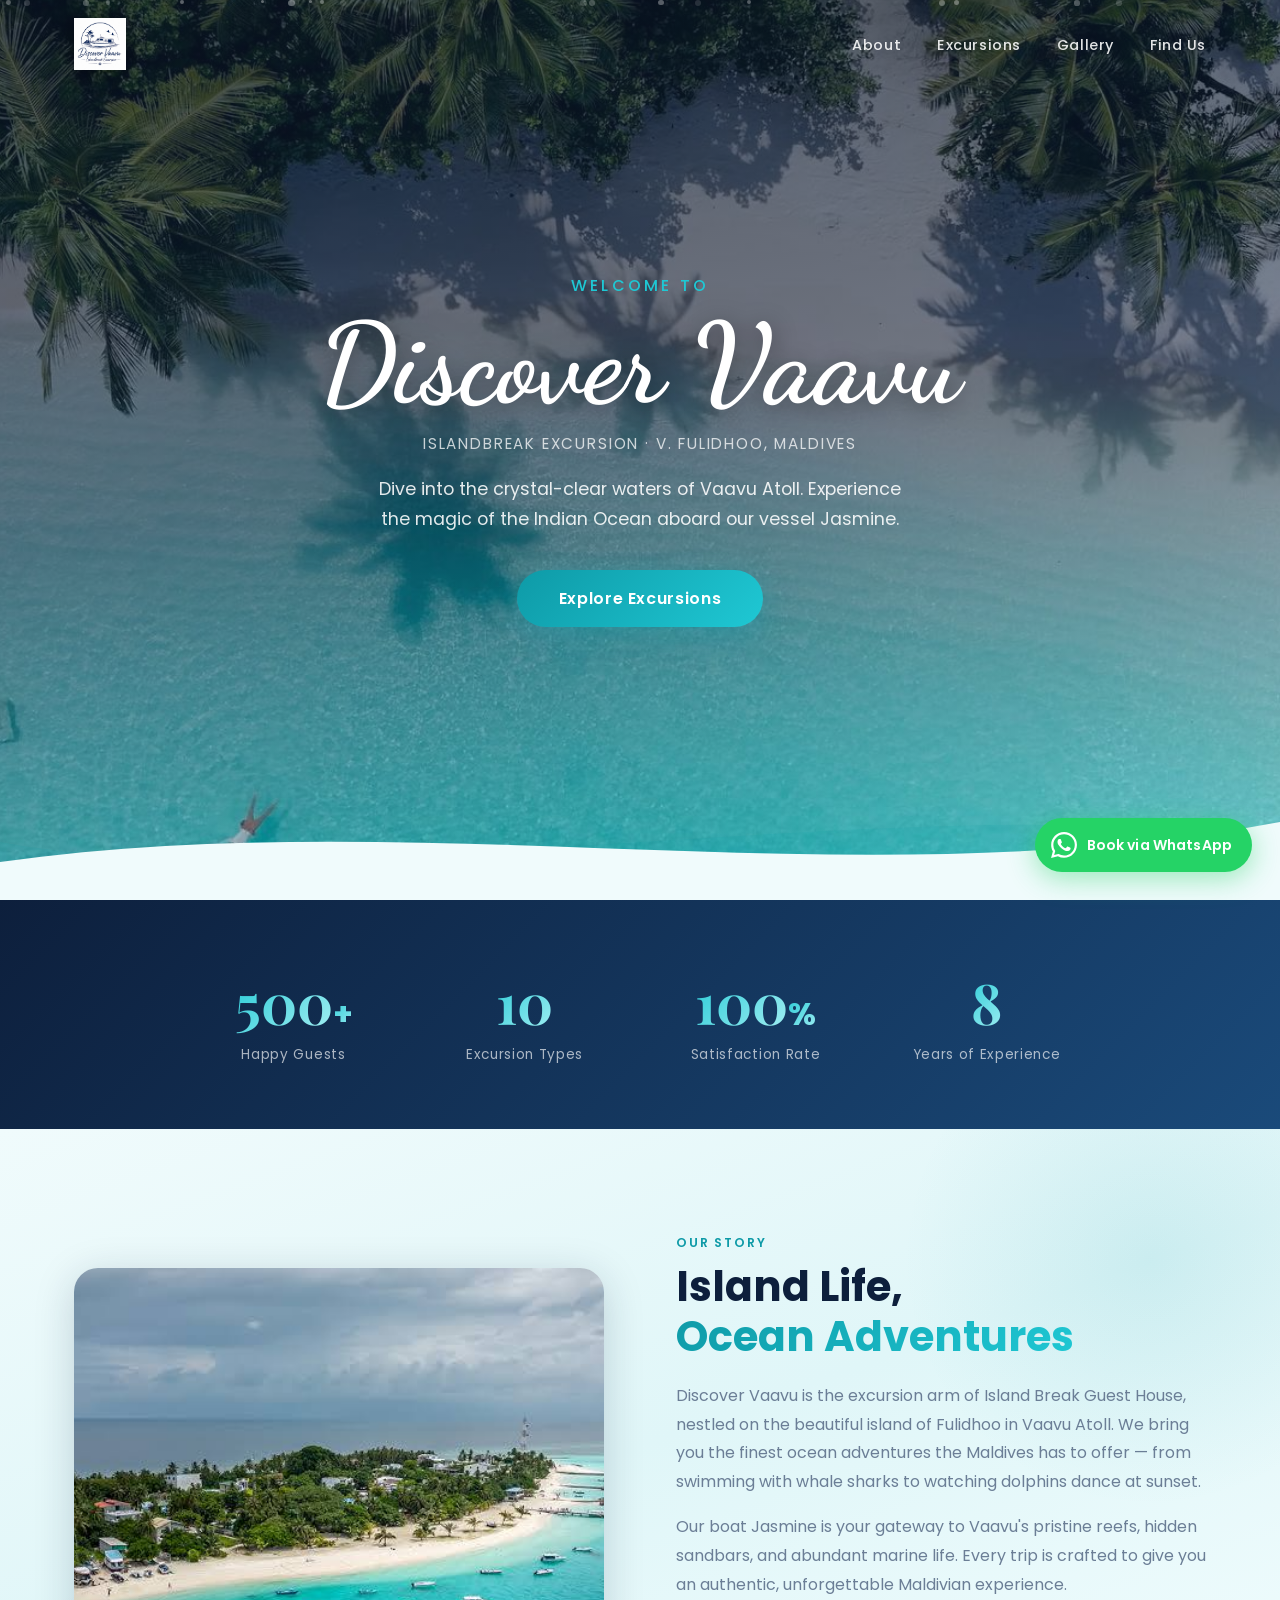
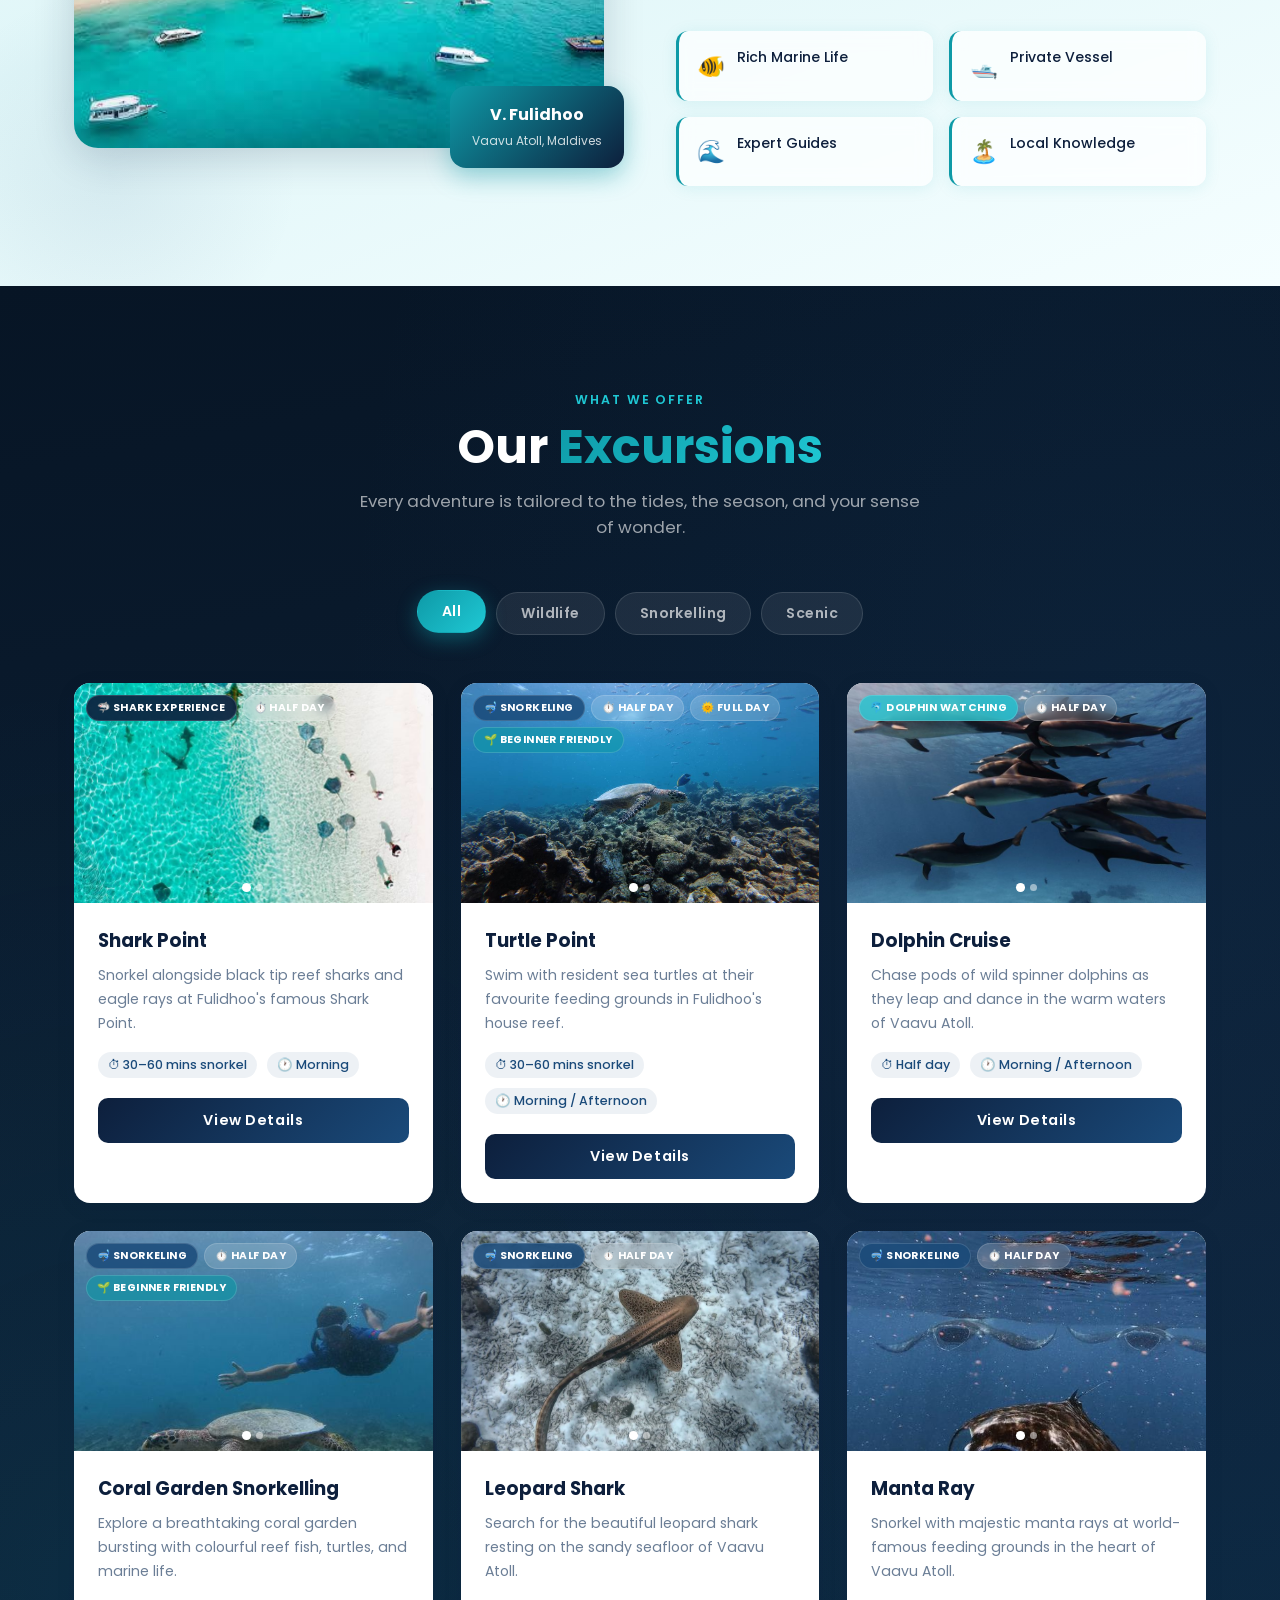
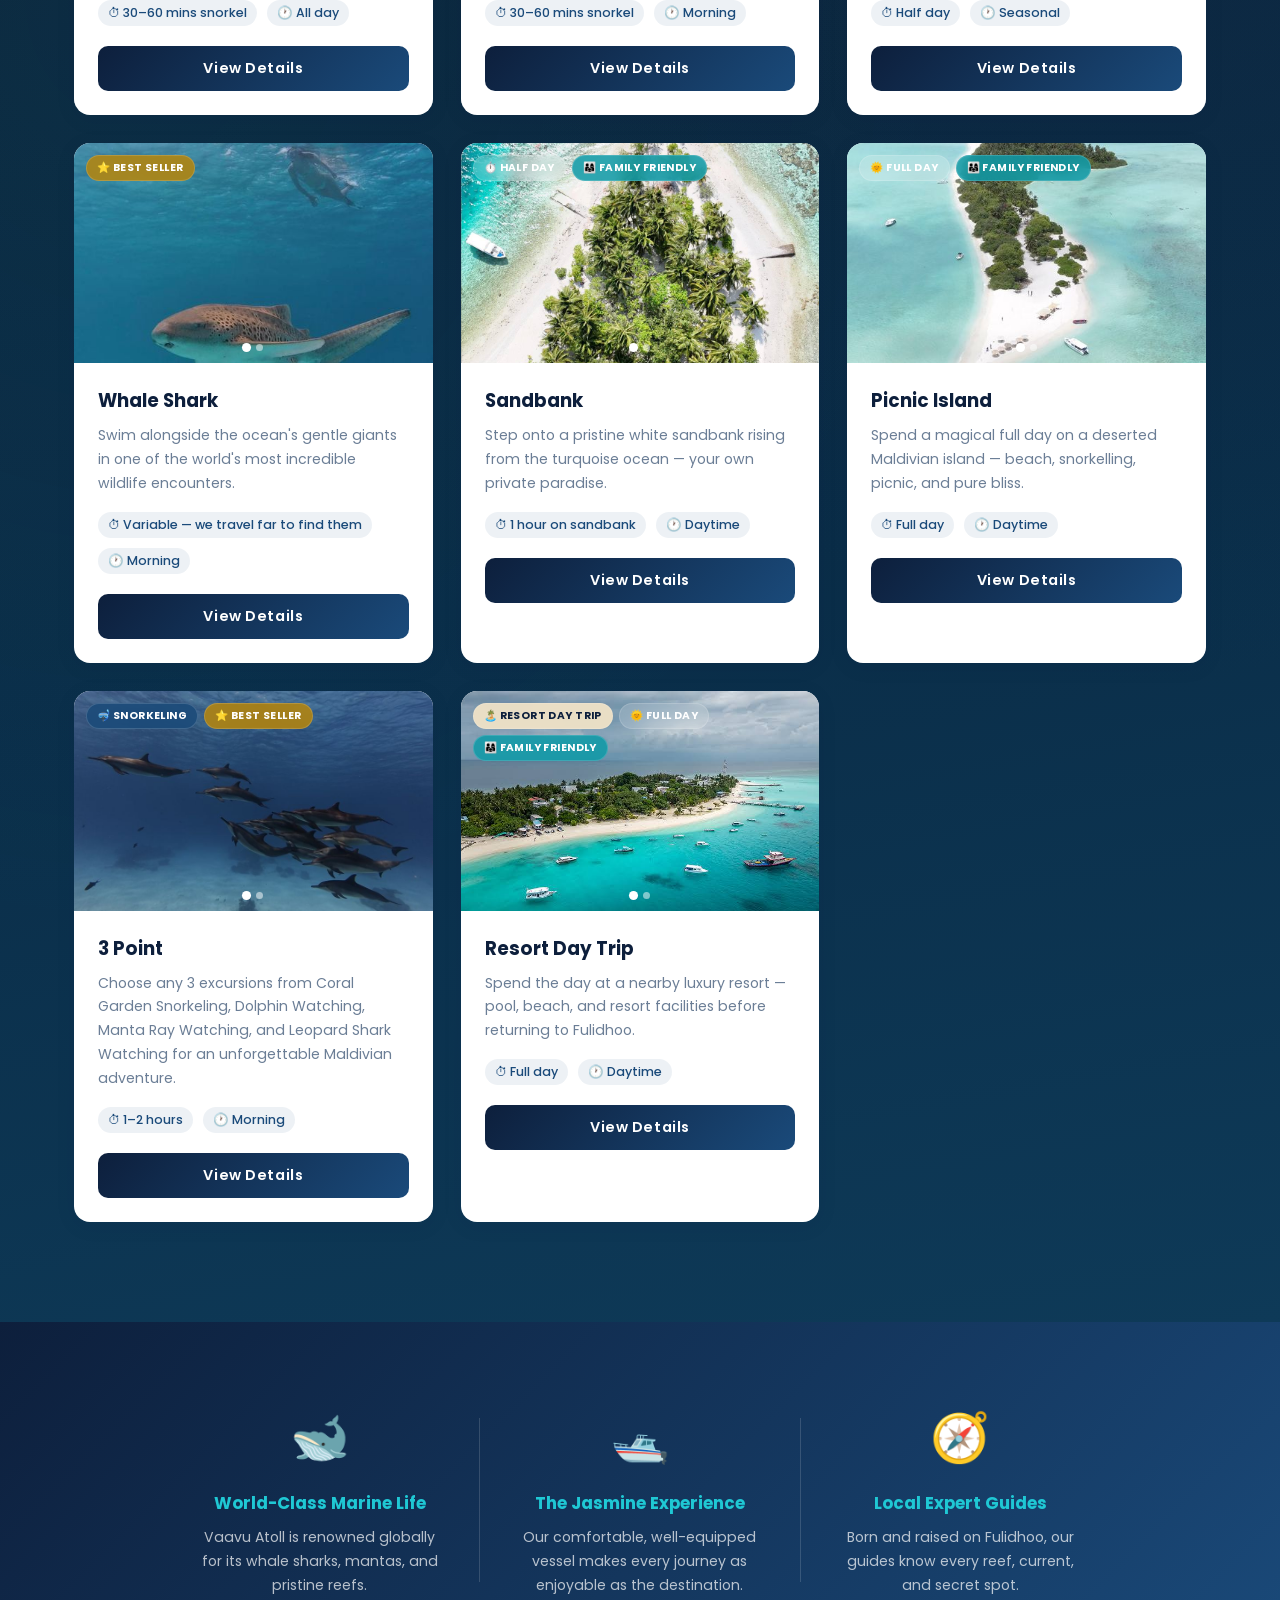
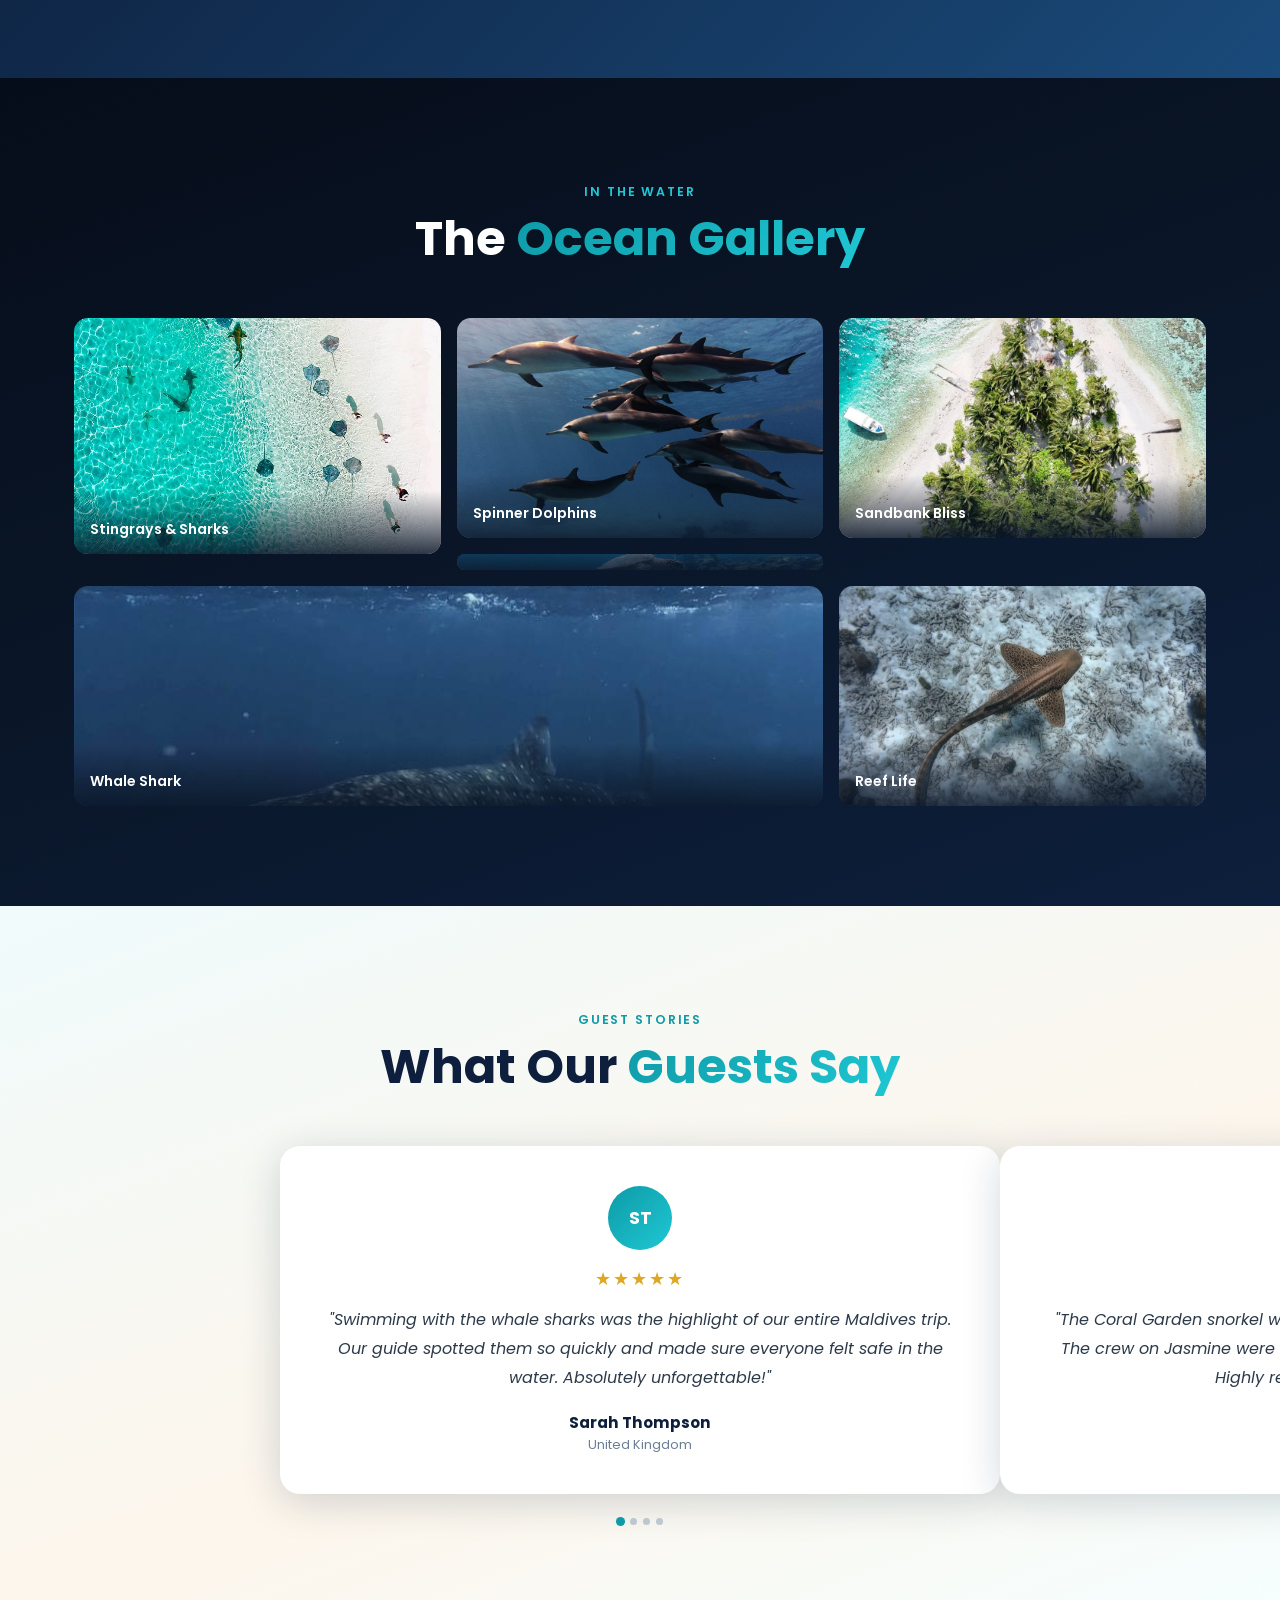
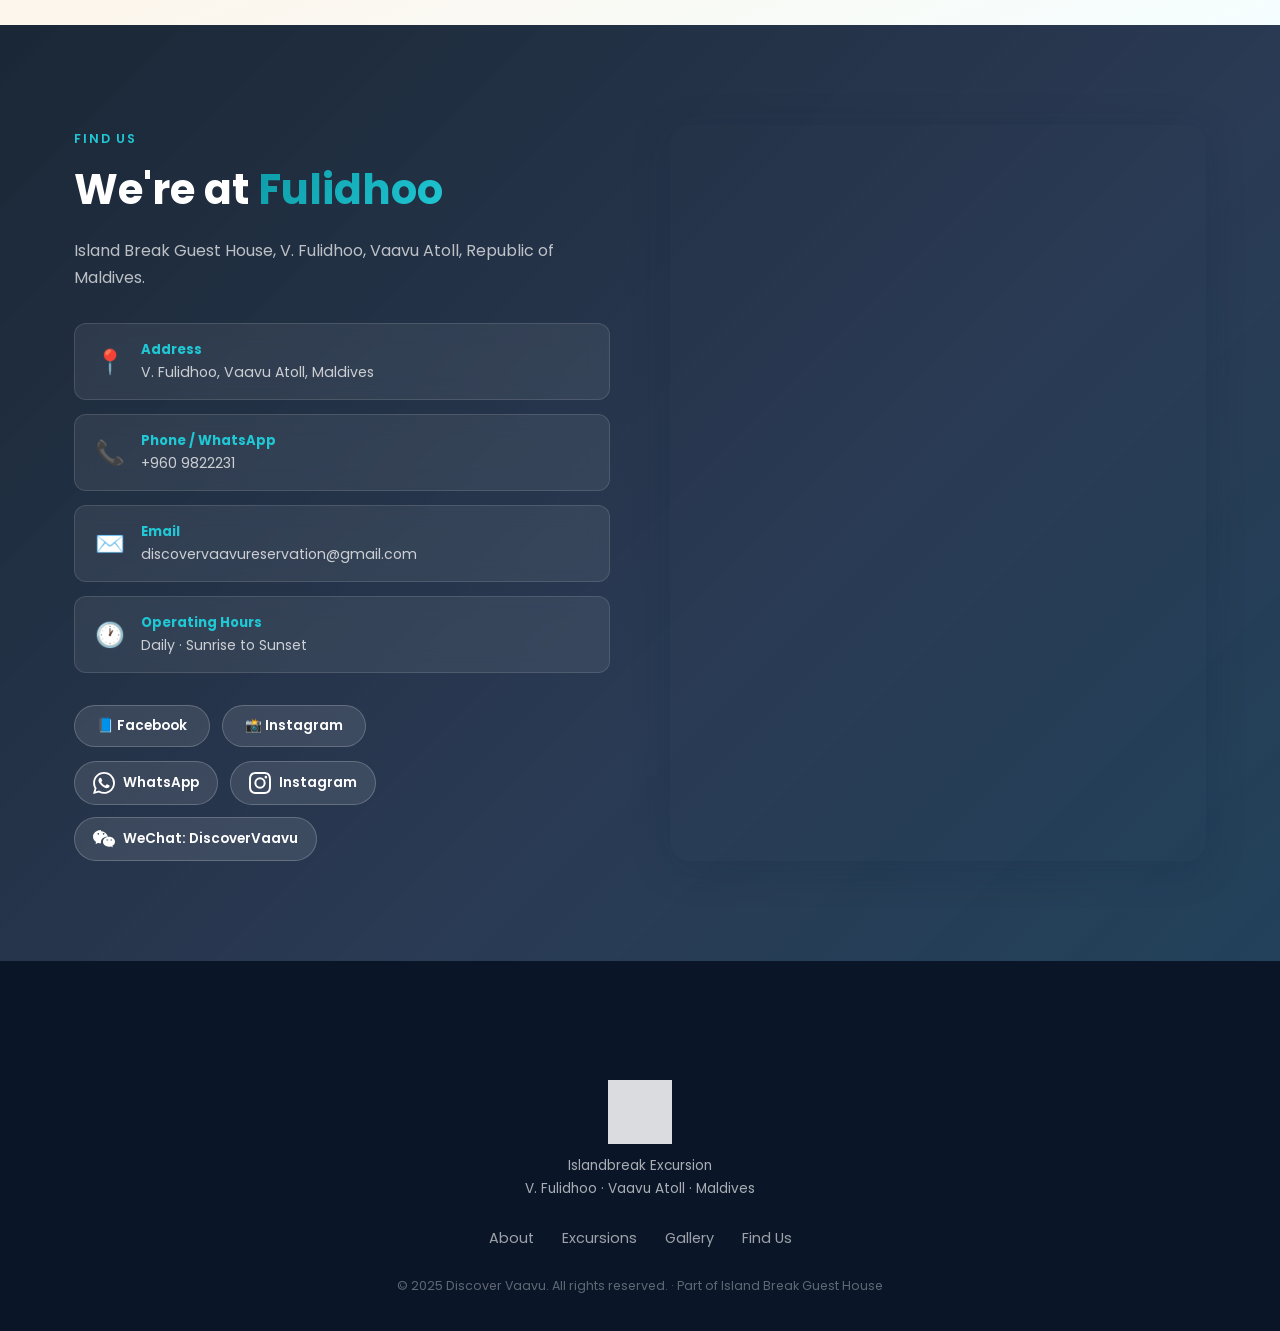
==== index.html @ b845a556 "Shrink and downscale oversized images for faster mobile loads Several excursion/gallery images were " ====
<!DOCTYPE html>
<html lang="en">
<head>
  <meta charset="UTF-8" />
  <meta name="viewport" content="width=device-width, initial-scale=1.0" />
  <title>Discover Vaavu – Islandbreak Excursion | Maldives Ocean Adventures</title>

  <!-- SEO -->
  <meta name="description" content="Discover Vaavu – Islandbreak Excursion in V. Fulidhoo, Vaavu Atoll, Maldives. Swim with whale sharks, manta rays, dolphins and sea turtles. Unforgettable Maldives ocean adventures." />
  <meta name="keywords" content="Maldives excursion, Fulidhoo, Vaavu Atoll, whale shark Maldives, manta ray, dolphin cruise, snorkelling Maldives, sandbank trip, Island Break Guest House, Discover Vaavu" />
  <meta name="robots" content="index, follow" />
  <link rel="canonical" href="https://discovervaavu.com/" />

  <!-- Open Graph (Facebook / WhatsApp previews) -->
  <meta property="og:type"        content="website" />
  <meta property="og:url"         content="https://discovervaavu.com/" />
  <meta property="og:title"       content="Discover Vaavu – Islandbreak Excursion | Maldives" />
  <meta property="og:description" content="Swim with whale sharks, manta rays & dolphins in Vaavu Atoll. Unforgettable ocean adventures from Fulidhoo island, Maldives." />
  <meta property="og:image"       content="https://discovervaavu.com/assets/hero-bg.jpg" />
  <meta property="og:site_name"   content="Discover Vaavu" />

  <!-- Twitter Card -->
  <meta name="twitter:card"        content="summary_large_image" />
  <meta name="twitter:title"       content="Discover Vaavu – Islandbreak Excursion | Maldives" />
  <meta name="twitter:description" content="Swim with whale sharks, manta rays & dolphins in Vaavu Atoll, Maldives." />
  <meta name="twitter:image"       content="https://discovervaavu.com/assets/hero-bg.jpg" />

  <!-- Structured Data (Google Rich Results) -->
  <script type="application/ld+json">
  {
    "@context": "https://schema.org",
    "@type": "TouristInformationCenter",
    "name": "Discover Vaavu – Islandbreak Excursion",
    "description": "Ocean excursion company based in Fulidhoo, Vaavu Atoll, Maldives. Whale sharks, manta rays, dolphins, snorkelling, sandbank and island trips.",
    "url": "https://discovervaavu.com",
    "telephone": "+9609822231",
    "email": "discovervaavu2026@gmail.com",
    "address": {
      "@type": "PostalAddress",
      "streetAddress": "Island Break Guest House",
      "addressLocality": "V. Fulidhoo",
      "addressRegion": "Vaavu Atoll",
      "addressCountry": "MV"
    },
    "sameAs": [
      "https://www.facebook.com/islandbreakMaldives",
      "https://www.instagram.com/discovervaavu/"
    ]
  }
  </script>

  <!-- Google tag (gtag.js) -->
  <script async src="https://www.googletagmanager.com/gtag/js?id=G-ZV0CFQ08H0"></script>
  <script>
    window.dataLayer = window.dataLayer || [];
    function gtag(){dataLayer.push(arguments);}
    gtag('js', new Date());

    gtag('config', 'G-ZV0CFQ08H0');
  </script>

  <!-- Performance: resource hints -->
  <link rel="preconnect" href="https://fonts.googleapis.com" />
  <link rel="preconnect" href="https://fonts.gstatic.com" crossorigin />
  <link rel="dns-prefetch" href="https://www.googletagmanager.com" />
  <link rel="dns-prefetch" href="https://maps.google.com" />
  <!-- Preload hero image so it paints immediately -->
  <link rel="preload" as="image" href="assets/hero-bg.jpg" />

  <link rel="stylesheet" href="css/style.css" />
  <link href="https://fonts.googleapis.com/css2?family=Dancing+Script:wght@600;700&family=Poppins:wght@300;400;500;600;700&family=Playfair+Display:wght@400;700&display=swap" rel="stylesheet" />
</head>
<body>

<!-- ═══════════════════════ NAV ═══════════════════════ -->
<nav id="navbar">
  <div class="nav-inner">
    <a href="#hero" class="nav-logo">
      <img src="assets/logo.png" alt="Discover Vaavu" class="nav-logo-img" fetchpriority="high" />
    </a>
    <ul class="nav-links">
      <li><a href="#about">About</a></li>
      <li><a href="#excursions">Excursions</a></li>
      <li><a href="#gallery">Gallery</a></li>
      <li><a href="#location">Find Us</a></li>
    </ul>
    <button class="hamburger" id="hamburger" aria-label="Menu">
      <span></span><span></span><span></span>
    </button>
  </div>
</nav>

<div class="mobile-menu" id="mobileMenu">
  <button class="close-menu" id="closeMenu">&#10005;</button>
  <ul>
    <li><a href="#about"      class="mob-link">About</a></li>
    <li><a href="#excursions" class="mob-link">Excursions</a></li>
    <li><a href="#gallery"    class="mob-link">Gallery</a></li>
    <li><a href="#location"   class="mob-link">Find Us</a></li>
  </ul>
</div>

<!-- ═══════════════════════ HERO ═══════════════════════ -->
<section id="hero">
  <div class="hero-bg"></div>
  <div class="hero-overlay"></div>
  <div class="particles" id="particles"></div>

  <div class="hero-content" data-reveal>
    <p class="hero-tagline" id="heroTagline">Welcome to</p>
    <h1 class="hero-title"  id="heroTitle">Discover Vaavu</h1>
    <p class="hero-sub"     id="heroSub">Islandbreak Excursion &middot; V. Fulidhoo, Maldives</p>
    <p class="hero-desc"    id="heroDesc">Dive into the crystal-clear waters of Vaavu Atoll.</p>
    <a href="#excursions" class="btn-primary">Explore Excursions</a>
  </div>

  <div class="wave-container">
    <svg class="wave wave1" viewBox="0 0 1440 120" preserveAspectRatio="none">
      <path d="M0,60 C360,120 1080,0 1440,60 L1440,120 L0,120 Z"/>
    </svg>
    <svg class="wave wave2" viewBox="0 0 1440 120" preserveAspectRatio="none">
      <path d="M0,80 C480,20 960,120 1440,40 L1440,120 L0,120 Z"/>
    </svg>
  </div>
</section>

<!-- ═══════════════════════ STATS ═══════════════════════ -->
<section id="stats">
  <div class="stats-grid">
    <div class="stat-card" data-reveal>
      <span class="stat-num" id="stat-guests">0</span><span class="stat-plus">+</span>
      <p>Happy Guests</p>
    </div>
    <div class="stat-card" data-reveal>
      <span class="stat-num" id="stat-excursions">0</span>
      <p>Excursion Types</p>
    </div>
    <div class="stat-card" data-reveal>
      <span class="stat-num" id="stat-satisfaction">0</span><span class="stat-plus">%</span>
      <p>Satisfaction Rate</p>
    </div>
    <div class="stat-card" data-reveal>
      <span class="stat-num" id="stat-experience">0</span>
      <p>Years of Experience</p>
    </div>
  </div>
</section>

<!-- ═══════════════════════ ABOUT ═══════════════════════ -->
<section id="about">
  <div class="container">
    <div class="about-grid">
      <div class="about-img-wrap" data-reveal>
        <div class="about-img-frame">
          <img src="assets/fulidhoo-hero.jpg" alt="Fulidhoo Island" class="about-img" loading="lazy" />
          <div class="img-badge">
            <span>V. Fulidhoo</span>
            <small>Vaavu Atoll, Maldives</small>
          </div>
        </div>
      </div>
      <div class="about-text" data-reveal>
        <span class="section-label">Our Story</span>
        <h2>Island Life, <br/><span class="gradient-text">Ocean Adventures</span></h2>
        <p id="aboutBody1"></p>
        <p id="aboutBody2"></p>
        <div class="about-highlights">
          <div class="highlight"><span class="hi-icon">🐠</span><p>Rich Marine Life</p></div>
          <div class="highlight"><span class="hi-icon">🛥️</span><p>Private Vessel</p></div>
          <div class="highlight"><span class="hi-icon">🌊</span><p>Expert Guides</p></div>
          <div class="highlight"><span class="hi-icon">🏝️</span><p>Local Knowledge</p></div>
        </div>
      </div>
    </div>
  </div>
</section>

<!-- ═══════════════════════ EXCURSIONS ═══════════════════════ -->
<section id="excursions">
  <div class="container">
    <div class="section-header" data-reveal>
      <span class="section-label">What We Offer</span>
      <h2>Our <span class="gradient-text">Excursions</span></h2>
      <p>Every adventure is tailored to the tides, the season, and your sense of wonder.</p>
    </div>
    <div class="filter-tabs" data-reveal>
      <button class="filter-btn active" data-filter="all">All</button>
      <button class="filter-btn" data-filter="wildlife">Wildlife</button>
      <button class="filter-btn" data-filter="water">Snorkelling</button>
      <button class="filter-btn" data-filter="scenic">Scenic</button>
    </div>
    <!-- Cards injected by main.js -->
    <div class="excursions-grid" id="excursionsGrid"></div>
  </div>
</section>

<!-- ═══════════════════════ DETAIL MODAL ═══════════════════════ -->
<div class="modal-overlay" id="modalOverlay">
  <div class="modal" id="modal">
    <button class="modal-close" id="modalClose">&#10005;</button>
    <div class="modal-img-wrap">
      <div class="modal-img-track" id="modalImgTrack"></div>
      <button class="carousel-arrow carousel-prev" id="modalPrev" aria-label="Previous photo">&#10094;</button>
      <button class="carousel-arrow carousel-next" id="modalNext" aria-label="Next photo">&#10095;</button>
      <div class="carousel-dots" id="modalDots"></div>
      <div class="modal-tags" id="modalTags"></div>
    </div>
    <div class="modal-body">
      <h2 id="modalTitle"></h2>
      <p  id="modalDesc"></p>
      <div class="modal-meta"     id="modalMeta"></div>
      <div class="modal-includes">
        <h4>What's Included</h4>
        <ul id="modalIncludes"></ul>
      </div>
      <div class="modal-note" id="modalNote"></div>
      <a class="btn-book-ex" id="modalBookBtn" href="#" target="_blank" rel="noopener">Book via WhatsApp</a>
    </div>
  </div>
</div>

<!-- ═══════════════════════ EXPERIENCE STRIP ═══════════════════════ -->
<section id="experience">
  <div class="exp-strip">
    <div class="exp-item" data-reveal>
      <div class="exp-icon">🐋</div>
      <h4>World-Class Marine Life</h4>
      <p>Vaavu Atoll is renowned globally for its whale sharks, mantas, and pristine reefs.</p>
    </div>
    <div class="exp-divider"></div>
    <div class="exp-item" data-reveal>
      <div class="exp-icon">🛥️</div>
      <h4>The Jasmine Experience</h4>
      <p>Our comfortable, well-equipped vessel makes every journey as enjoyable as the destination.</p>
    </div>
    <div class="exp-divider"></div>
    <div class="exp-item" data-reveal>
      <div class="exp-icon">🧭</div>
      <h4>Local Expert Guides</h4>
      <p>Born and raised on Fulidhoo, our guides know every reef, current, and secret spot.</p>
    </div>
  </div>
</section>

<!-- ═══════════════════════ GALLERY ═══════════════════════ -->
<section id="gallery">
  <div class="container">
    <div class="section-header" data-reveal>
      <span class="section-label">In the Water</span>
      <h2>The <span class="gradient-text">Ocean Gallery</span></h2>
    </div>
    <div class="gallery-masonry">
      <div class="gal-item tall" data-reveal><div class="gal-img" style="background-image:url('assets/g1-stingrays.jpg')"></div><div class="gal-label">Stingrays & Sharks</div></div>
      <div class="gal-item"      data-reveal><div class="gal-img" style="background-image:url('assets/g2-dolphins.jpg')"></div><div class="gal-label">Spinner Dolphins</div></div>
      <div class="gal-item"      data-reveal><div class="gal-img" style="background-image:url('assets/g3-sandbank.jpg')"></div><div class="gal-label">Sandbank Bliss</div></div>
      <div class="gal-item tall" data-reveal><div class="gal-img" style="background-image:url('assets/g4-turtle.jpg')"></div><div class="gal-label">Sea Turtle</div></div>
      <div class="gal-item wide" data-reveal><div class="gal-img" style="background-image:url('assets/g5-whaleshark.png')"></div><div class="gal-label">Whale Shark</div></div>
      <div class="gal-item"      data-reveal><div class="gal-img" style="background-image:url('assets/g6-reef.jpg')"></div><div class="gal-label">Reef Life</div></div>
    </div>
  </div>
</section>

<!-- ═══════════════════════ REVIEWS ═══════════════════════ -->
<section id="reviews">
  <div class="container">
    <div class="section-header" data-reveal>
      <span class="section-label">Guest Stories</span>
      <h2>What Our <span class="gradient-text">Guests Say</span></h2>
    </div>
    <div class="reviews-carousel" id="reviewsCarousel">
      <div class="reviews-track" id="reviewsTrack"></div>
      <div class="carousel-dots reviews-dots" id="reviewsDots"></div>
    </div>
  </div>
</section>

<!-- ═══════════════════════ LOCATION ═══════════════════════ -->
<section id="location">
  <div class="container">
    <div class="location-grid">
      <div class="location-info" data-reveal>
        <span class="section-label">Find Us</span>
        <h2>We're at <span class="gradient-text">Fulidhoo</span></h2>
        <p>Island Break Guest House, V. Fulidhoo, Vaavu Atoll, Republic of Maldives.</p>
        <div class="contact-cards">
          <div class="contact-card">
            <span class="cc-icon">📍</span>
            <div><strong>Address</strong><p id="contactAddress">V. Fulidhoo, Vaavu Atoll, Maldives</p></div>
          </div>
          <div class="contact-card">
            <span class="cc-icon">📞</span>
            <div><strong>Phone / WhatsApp</strong><p id="contactPhone">+960 XXX XXXX</p></div>
          </div>
          <div class="contact-card">
            <span class="cc-icon">✉️</span>
            <div><strong>Email</strong><p id="contactEmail">info@discovervaavu.mv</p></div>
          </div>
          <div class="contact-card">
            <span class="cc-icon">🕐</span>
            <div><strong>Operating Hours</strong><p id="contactHours">Daily · Sunrise to Sunset</p></div>
          </div>
        </div>
        <div class="social-row">
          <a id="socialFacebook" href="#" class="social-btn">📘 Facebook</a>
          <a id="socialInstagram" href="#" class="social-btn">📸 Instagram</a>
        </div>
        <div class="contact-methods">
          <a id="methodWhatsapp" href="#" target="_blank" rel="noopener" class="method-btn method-whatsapp" aria-label="Chat on WhatsApp">
            <svg viewBox="0 0 24 24" fill="currentColor" width="22" height="22" aria-hidden="true"><path d="M17.472 14.382c-.297-.149-1.758-.867-2.03-.967-.273-.099-.471-.148-.67.15-.197.297-.767.966-.94 1.164-.173.199-.347.223-.644.075-.297-.15-1.255-.463-2.39-1.475-.883-.788-1.48-1.761-1.653-2.059-.173-.297-.018-.458.13-.606.134-.133.298-.347.446-.52.149-.174.198-.298.298-.497.099-.198.05-.371-.025-.52-.075-.149-.669-1.612-.916-2.207-.242-.579-.487-.5-.669-.51-.173-.008-.371-.01-.57-.01-.198 0-.52.074-.792.372-.272.297-1.04 1.016-1.04 2.479 0 1.462 1.065 2.875 1.213 3.074.149.198 2.096 3.2 5.077 4.487.709.306 1.262.489 1.694.625.712.227 1.36.195 1.871.118.571-.085 1.758-.719 2.006-1.413.248-.694.248-1.289.173-1.413-.074-.124-.272-.198-.57-.347m-5.421 7.403h-.004a9.87 9.87 0 01-5.031-1.378l-.361-.214-3.741.982.998-3.648-.235-.374a9.86 9.86 0 01-1.51-5.26c.001-5.45 4.436-9.884 9.888-9.884 2.64 0 5.122 1.03 6.988 2.898a9.825 9.825 0 012.893 6.994c-.003 5.45-4.437 9.884-9.885 9.884m8.413-18.297A11.815 11.815 0 0012.05 0C5.495 0 .16 5.335.157 11.892c0 2.096.547 4.142 1.588 5.945L.057 24l6.305-1.654a11.882 11.882 0 005.683 1.448h.005c6.554 0 11.89-5.335 11.893-11.893a11.821 11.821 0 00-3.48-8.413z"/></svg>
            <span>WhatsApp</span>
          </a>
          <a id="methodInstagram" href="#" target="_blank" rel="noopener" class="method-btn method-instagram" aria-label="Follow on Instagram">
            <svg viewBox="0 0 24 24" fill="currentColor" width="22" height="22" aria-hidden="true"><path d="M12 2.163c3.204 0 3.584.012 4.85.07 3.252.148 4.771 1.691 4.919 4.919.058 1.265.069 1.645.069 4.849 0 3.205-.012 3.584-.069 4.849-.149 3.225-1.664 4.771-4.919 4.919-1.266.058-1.644.07-4.85.07-3.204 0-3.584-.012-4.849-.07-3.26-.149-4.771-1.699-4.919-4.92-.058-1.265-.07-1.644-.07-4.849 0-3.204.013-3.583.07-4.849.149-3.227 1.664-4.771 4.919-4.919 1.266-.057 1.645-.069 4.849-.069M12 0C8.741 0 8.332.014 7.052.072 2.695.272.273 2.69.073 7.052.014 8.332 0 8.741 0 12s.014 3.668.072 4.948c.2 4.358 2.618 6.78 6.98 6.98C8.332 23.986 8.741 24 12 24s3.668-.014 4.948-.072c4.354-.2 6.782-2.618 6.979-6.98.059-1.28.073-1.689.073-4.948s-.014-3.668-.072-4.948C23.73 2.7 21.311.273 16.95.073 15.668.014 15.259 0 12 0zm0 5.838a6.162 6.162 0 100 12.324 6.162 6.162 0 000-12.324zM12 16a4 4 0 110-8 4 4 0 010 8zm6.406-11.845a1.44 1.44 0 100 2.881 1.44 1.44 0 000-2.881z"/></svg>
            <span>Instagram</span>
          </a>
          <a id="methodWechat" href="#" target="_blank" rel="noopener" class="method-btn method-wechat" aria-label="Contact on WeChat">
            <svg viewBox="0 0 24 24" fill="currentColor" width="22" height="22" aria-hidden="true"><path d="M8.691 2.188C3.891 2.188 0 5.476 0 9.53c0 2.212 1.17 4.203 3.002 5.55a.59.59 0 01.213.665l-.39 1.48a1.19 1.19 0 00-.019.121c0 .112.113.203.24.203.049 0 .092-.017.135-.041l1.923-1.111a.885.885 0 01.454-.13c.084 0 .167.012.246.036.766.221 1.586.34 2.437.34.19 0 .38-.01.567-.023-.121-.416-.19-.85-.19-1.297 0-3.16 2.972-5.723 6.638-5.723.315 0 .625.02.929.058-.535-3.42-3.78-6.19-7.494-6.19zM5.785 7.31a.913.913 0 11-.001-1.826.913.913 0 01.001 1.826zm5.812 0a.913.913 0 11.001-1.826.913.913 0 01-.001 1.826zM24 14.898c0-2.994-2.895-5.428-6.462-5.428-3.774 0-6.658 2.434-6.658 5.428 0 3 2.884 5.428 6.658 5.428.567 0 1.11-.078 1.628-.216a.716.716 0 01.196-.028.7.7 0 01.364.106l1.535.887c.035.02.07.033.108.033a.191.191 0 00.191-.19c0-.05-.02-.098-.032-.147l-.316-1.183a.472.472 0 01.171-.532C23.008 18.267 24 16.71 24 14.898zm-8.535-1.117a.73.73 0 11.001-1.462.73.73 0 01-.001 1.462zm4.354 0a.73.73 0 11.001-1.462.73.73 0 01-.001 1.462z"/></svg>
            <span>WeChat</span>
          </a>
        </div>
      </div>
      <div class="map-wrap" data-reveal>
        <div class="map-frame">
          <iframe src="https://maps.google.com/maps?cid=1313055823042043390&output=embed&hl=en&gl=MV"
            width="100%" height="100%" style="border:0;" allowfullscreen loading="lazy"
            referrerpolicy="no-referrer-when-downgrade" title="Island Break Guest House, Fulidhoo"></iframe>
        </div>
      </div>
    </div>
  </div>
</section>

<!-- ═══════════════════════ FOOTER ═══════════════════════ -->
<footer id="footer">
  <div class="footer-wave">
    <svg viewBox="0 0 1440 80" preserveAspectRatio="none">
      <path d="M0,40 C360,80 1080,0 1440,40 L1440,80 L0,80 Z" fill="#0a1628"/>
    </svg>
  </div>
  <div class="footer-inner">
    <div class="footer-logo">
      <img src="assets/logo.png" alt="Discover Vaavu" class="footer-logo-img" loading="lazy" />
      <p>Islandbreak Excursion<br/>V. Fulidhoo &middot; Vaavu Atoll &middot; Maldives</p>
    </div>
    <div class="footer-links">
      <a href="#about">About</a>
      <a href="#excursions">Excursions</a>
      <a href="#gallery">Gallery</a>
      <a href="#location">Find Us</a>
    </div>
    <p class="footer-copy">&copy; 2025 Discover Vaavu. All rights reserved. &middot; Part of Island Break Guest House</p>
  </div>
</footer>

<script src="js/main.js"></script>

<!-- WhatsApp Floating Button -->
<a href="https://wa.me/9609822231?text=Hello%20Discover%20Vaavu!%20I'd%20like%20to%20enquire%20about%20your%20excursions."
   class="whatsapp-fab" target="_blank" rel="noopener" aria-label="Chat on WhatsApp">
  <svg xmlns="http://www.w3.org/2000/svg" viewBox="0 0 24 24" fill="white" width="26" height="26" aria-hidden="true">
    <path d="M17.472 14.382c-.297-.149-1.758-.867-2.03-.967-.273-.099-.471-.148-.67.15-.197.297-.767.966-.94 1.164-.173.199-.347.223-.644.075-.297-.15-1.255-.463-2.39-1.475-.883-.788-1.48-1.761-1.653-2.059-.173-.297-.018-.458.13-.606.134-.133.298-.347.446-.52.149-.174.198-.298.298-.497.099-.198.05-.371-.025-.52-.075-.149-.669-1.612-.916-2.207-.242-.579-.487-.5-.669-.51-.173-.008-.371-.01-.57-.01-.198 0-.52.074-.792.372-.272.297-1.04 1.016-1.04 2.479 0 1.462 1.065 2.875 1.213 3.074.149.198 2.096 3.2 5.077 4.487.709.306 1.262.489 1.694.625.712.227 1.36.195 1.871.118.571-.085 1.758-.719 2.006-1.413.248-.694.248-1.289.173-1.413-.074-.124-.272-.198-.57-.347m-5.421 7.403h-.004a9.87 9.87 0 01-5.031-1.378l-.361-.214-3.741.982.998-3.648-.235-.374a9.86 9.86 0 01-1.51-5.26c.001-5.45 4.436-9.884 9.888-9.884 2.64 0 5.122 1.03 6.988 2.898a9.825 9.825 0 012.893 6.994c-.003 5.45-4.437 9.884-9.885 9.884m8.413-18.297A11.815 11.815 0 0012.05 0C5.495 0 .16 5.335.157 11.892c0 2.096.547 4.142 1.588 5.945L.057 24l6.305-1.654a11.882 11.882 0 005.683 1.448h.005c6.554 0 11.89-5.335 11.893-11.893a11.821 11.821 0 00-3.48-8.413z"/>
  </svg>
  <span class="whatsapp-label">Book via WhatsApp</span>
</a>
</body>
</html>
---- css/style.css ----
/* ═══════════════════════════════════════════════════════
   DISCOVER VAAVU – ISLANDBREAK EXCURSION
   Main Stylesheet
═══════════════════════════════════════════════════════ */

:root {
  --navy:      #0d1f3c;
  --deep:      #0a1628;
  --ocean:     #1a4a7a;
  --teal:      #0e9aa7;
  --teal-lt:   #1fc8d4;
  --sand:      #f5e6c8;
  --sand-lt:   #fdf6ec;
  --white:     #ffffff;
  --text:      #2d3a4a;
  --text-lt:   #6b7e96;
  --radius:    16px;
  --shadow:    0 8px 40px rgba(13,31,60,0.18);
  --trans:     0.35s cubic-bezier(0.4,0,0.2,1);
}

/* ── Reset ── */
*, *::before, *::after { box-sizing: border-box; margin: 0; padding: 0; }
html { scroll-behavior: smooth; font-size: 16px; overflow-x: hidden; overscroll-behavior-x: none; }
body { font-family: 'Poppins', sans-serif; color: var(--text); background: var(--white); overflow-x: hidden; overscroll-behavior-x: none; }
img { max-width: 100%; display: block; }
a { text-decoration: none; color: inherit; }
ul { list-style: none; }
button { cursor: pointer; border: none; background: none; font-family: inherit; }

/* ── Utility ── */
.container { max-width: 1180px; margin: 0 auto; padding: 0 24px; }
.gradient-text {
  background: linear-gradient(135deg, var(--teal), var(--teal-lt));
  -webkit-background-clip: text;
  -webkit-text-fill-color: transparent;
  background-clip: text;
}
.section-label {
  display: inline-block;
  font-size: 0.78rem;
  font-weight: 600;
  letter-spacing: 0.15em;
  text-transform: uppercase;
  color: var(--teal);
  margin-bottom: 10px;
}
.section-header {
  text-align: center;
  margin-bottom: 52px;
}
.section-header h2 {
  font-size: clamp(2rem, 4vw, 3rem);
  font-weight: 700;
  color: var(--navy);
  line-height: 1.15;
  margin-bottom: 14px;
}
.section-header p {
  font-size: 1.05rem;
  color: var(--text-lt);
  max-width: 560px;
  margin: 0 auto;
}

/* ── Reveal animation ── */
[data-reveal] {
  opacity: 0;
  transform: translateY(36px);
  transition: opacity 0.7s ease, transform 0.7s ease;
}
[data-reveal].visible {
  opacity: 1;
  transform: translateY(0);
}

/* ══════════════════════════════════════════
   NAV
══════════════════════════════════════════ */
#navbar {
  position: fixed;
  top: 0; left: 0; right: 0;
  z-index: 1000;
  padding: 18px 0;
  transition: background var(--trans), padding var(--trans), box-shadow var(--trans);
}
#navbar.scrolled {
  background: rgba(10, 22, 40, 0.95);
  backdrop-filter: blur(16px);
  padding: 12px 0;
  box-shadow: 0 4px 24px rgba(0,0,0,0.25);
}
.nav-inner {
  max-width: 1180px;
  margin: 0 auto;
  padding: 0 24px;
  display: flex;
  align-items: center;
  justify-content: space-between;
}
.nav-logo-img {
  height: 52px;
  filter: drop-shadow(0 2px 10px rgba(0,0,0,0.5));
  transition: transform var(--trans);
}
.nav-logo:hover .nav-logo-img { transform: scale(1.05); }

.footer-logo-img {
  height: 80px;
  filter: drop-shadow(0 2px 10px rgba(0,0,0,0.4));
  margin-bottom: 10px;
}
.nav-links {
  display: flex;
  gap: 36px;
}
.nav-links a {
  color: rgba(255,255,255,0.88);
  font-size: 0.9rem;
  font-weight: 500;
  letter-spacing: 0.04em;
  transition: color var(--trans);
  position: relative;
  padding-bottom: 4px;
}
.nav-links a::after {
  content: '';
  position: absolute;
  bottom: 0; left: 0;
  width: 0; height: 2px;
  background: var(--teal-lt);
  border-radius: 2px;
  transition: width var(--trans);
}
.nav-links a:hover { color: var(--teal-lt); }
.nav-links a:hover::after { width: 100%; }

.hamburger {
  display: none;
  flex-direction: column;
  gap: 5px;
  padding: 4px;
}
.hamburger span {
  display: block;
  width: 24px; height: 2px;
  background: #fff;
  border-radius: 2px;
  transition: var(--trans);
}

/* Mobile menu */
.mobile-menu {
  position: fixed;
  inset: 0;
  background: var(--deep);
  z-index: 2000;
  display: flex;
  align-items: center;
  justify-content: center;
  flex-direction: column;
  gap: 32px;
  opacity: 0;
  pointer-events: none;
  transition: opacity var(--trans);
}
.mobile-menu.open {
  opacity: 1;
  pointer-events: all;
}
.mobile-menu ul { display: flex; flex-direction: column; gap: 28px; text-align: center; }
.mobile-menu a {
  font-size: 1.6rem;
  font-weight: 600;
  color: var(--white);
  transition: color var(--trans);
}
.mobile-menu a:hover { color: var(--teal-lt); }
.close-menu {
  position: absolute;
  top: 24px; right: 28px;
  font-size: 1.5rem;
  color: var(--white);
  transition: color var(--trans);
}
.close-menu:hover { color: var(--teal-lt); }

/* ══════════════════════════════════════════
   HERO
══════════════════════════════════════════ */
#hero {
  position: relative;
  min-height: 100vh;
  display: flex;
  align-items: center;
  justify-content: center;
  overflow: hidden;
  text-align: center;
  color: var(--white);
}
.hero-bg {
  position: absolute;
  inset: 0;
  background:
    url('../assets/hero-bg.jpg') center/cover no-repeat;
  transform: scale(1.08);
  animation: heroZoom 20s ease-in-out infinite alternate;
}
@keyframes heroZoom {
  from { transform: scale(1.08); }
  to   { transform: scale(1.18); }
}
.hero-overlay {
  position: absolute;
  inset: 0;
  background: linear-gradient(
    170deg,
    rgba(10,22,40,0.72) 0%,
    rgba(13,31,60,0.55) 50%,
    rgba(14,154,167,0.25) 100%
  );
}

/* Particles */
.particles { position: absolute; inset: 0; overflow: hidden; pointer-events: none; }
.particle {
  position: absolute;
  border-radius: 50%;
  background: rgba(255,255,255,0.55);
  animation: floatUp linear infinite;
}
@keyframes floatUp {
  0%   { transform: translateY(100vh) scale(0); opacity: 0; }
  10%  { opacity: 1; }
  90%  { opacity: 0.6; }
  100% { transform: translateY(-10vh) scale(1); opacity: 0; }
}

.hero-content {
  position: relative;
  z-index: 2;
  max-width: 760px;
  padding: 0 24px;
  animation: fadeInUp 1.1s ease forwards;
}
@keyframes fadeInUp {
  from { opacity: 0; transform: translateY(48px); }
  to   { opacity: 1; transform: translateY(0); }
}
.hero-tagline {
  font-size: 1rem;
  letter-spacing: 0.2em;
  text-transform: uppercase;
  color: var(--teal-lt);
  margin-bottom: 10px;
  font-weight: 500;
}
.hero-title {
  font-family: 'Dancing Script', cursive;
  font-size: clamp(3.5rem, 9vw, 7rem);
  font-weight: 700;
  line-height: 1;
  margin-bottom: 12px;
  text-shadow: 0 4px 24px rgba(0,0,0,0.4);
}
.hero-sub {
  font-size: 0.95rem;
  letter-spacing: 0.12em;
  text-transform: uppercase;
  color: rgba(255,255,255,0.75);
  margin-bottom: 20px;
}
.hero-desc {
  font-size: 1.1rem;
  color: rgba(255,255,255,0.88);
  max-width: 540px;
  margin: 0 auto 36px;
  line-height: 1.7;
}
.hero-desc em { color: var(--teal-lt); font-style: normal; font-weight: 600; }

.btn-primary {
  display: inline-block;
  padding: 16px 42px;
  background: linear-gradient(135deg, var(--teal), var(--teal-lt));
  color: var(--white);
  font-weight: 600;
  font-size: 1rem;
  border-radius: 50px;
  box-shadow: 0 6px 30px rgba(14,154,167,0.45);
  transition: transform var(--trans), box-shadow var(--trans);
  letter-spacing: 0.04em;
}
.btn-primary:hover {
  transform: translateY(-3px) scale(1.03);
  box-shadow: 0 12px 40px rgba(14,154,167,0.6);
}

/* Waves */
.wave-container {
  position: absolute;
  bottom: -2px; left: 0; right: 0;
  height: 120px;
  z-index: 3;
}
.wave {
  position: absolute;
  bottom: 0; left: 0;
  width: 100%; height: 100%;
}
.wave1 { fill: rgba(14,154,167,0.12); animation: waveAnim 6s ease-in-out infinite; }
.wave2 { fill: #f0fbfc; animation: waveAnim 8s ease-in-out infinite reverse; }
@keyframes waveAnim {
  0%, 100% { d: path("M0,60 C360,120 1080,0 1440,60 L1440,120 L0,120 Z"); }
  50%       { d: path("M0,40 C400,100 1000,10 1440,80 L1440,120 L0,120 Z"); }
}

/* ══════════════════════════════════════════
   STATS
══════════════════════════════════════════ */
#stats {
  background: linear-gradient(135deg, var(--navy), var(--ocean));
  padding: 64px 24px;
}
.stats-grid {
  max-width: 900px;
  margin: 0 auto;
  display: grid;
  grid-template-columns: repeat(4, 1fr);
  gap: 24px;
  text-align: center;
}
.stat-card { color: var(--white); }
.stat-num {
  display: inline-block;
  font-size: clamp(2.2rem, 5vw, 3.5rem);
  font-weight: 700;
  font-family: 'Playfair Display', serif;
  background: linear-gradient(135deg, var(--teal-lt), #a8f0f4);
  -webkit-background-clip: text;
  -webkit-text-fill-color: transparent;
  background-clip: text;
}
.stat-plus {
  font-size: 2rem;
  font-weight: 700;
  background: linear-gradient(135deg, var(--teal-lt), #a8f0f4);
  -webkit-background-clip: text;
  -webkit-text-fill-color: transparent;
  background-clip: text;
}
.stat-card p { font-size: 0.85rem; color: rgba(255,255,255,0.65); margin-top: 6px; letter-spacing: 0.05em; }

/* ══════════════════════════════════════════
   ABOUT
══════════════════════════════════════════ */
#about {
  padding: 100px 0;
  background: linear-gradient(160deg, #f0fbfc 0%, #e0f6f8 45%, #f5feff 100%);
  position: relative;
  overflow: hidden;
}
#about::before {
  content: '';
  position: absolute;
  top: -120px; right: -120px;
  width: 500px; height: 500px;
  background: radial-gradient(circle, rgba(14,154,167,0.1) 0%, transparent 70%);
  border-radius: 50%;
  pointer-events: none;
}
#about::after {
  content: '';
  position: absolute;
  bottom: -80px; left: -80px;
  width: 380px; height: 380px;
  background: radial-gradient(circle, rgba(26,74,122,0.08) 0%, transparent 70%);
  border-radius: 50%;
  pointer-events: none;
}
.about-grid {
  display: grid;
  grid-template-columns: 1fr 1fr;
  gap: 72px;
  align-items: center;
}
.about-img-frame {
  position: relative;
  border-radius: 24px;
  overflow: visible;
}
.about-img {
  width: 100%;
  height: 480px;
  object-fit: cover;
  border-radius: 24px;
  box-shadow: var(--shadow);
  transition: transform var(--trans);
}
.about-img:hover { transform: scale(1.02); }
.img-badge {
  position: absolute;
  bottom: -20px; right: -20px;
  background: linear-gradient(135deg, var(--teal), var(--navy));
  color: var(--white);
  padding: 16px 22px;
  border-radius: 16px;
  box-shadow: 0 8px 24px rgba(14,154,167,0.4);
  text-align: center;
}
.img-badge span { font-weight: 700; font-size: 1rem; display: block; }
.img-badge small { font-size: 0.75rem; opacity: 0.8; }

.about-text h2 {
  font-size: clamp(1.8rem, 3.5vw, 2.6rem);
  color: var(--navy);
  line-height: 1.2;
  margin-bottom: 20px;
}
.about-text p {
  color: var(--text-lt);
  line-height: 1.8;
  margin-bottom: 16px;
}
.about-text p strong { color: var(--navy); }

.about-highlights {
  display: grid;
  grid-template-columns: repeat(2, 1fr);
  gap: 16px;
  margin-top: 32px;
}
.highlight {
  display: flex;
  align-items: center;
  gap: 12px;
  background: rgba(255,255,255,0.7);
  backdrop-filter: blur(8px);
  padding: 14px 18px;
  border-radius: 12px;
  border-left: 3px solid var(--teal);
  box-shadow: 0 2px 16px rgba(14,154,167,0.1);
  transition: transform var(--trans), box-shadow var(--trans);
}
.highlight:hover { transform: translateX(4px); box-shadow: 0 6px 24px rgba(14,154,167,0.2); }
.hi-icon { font-size: 1.4rem; }
.highlight p { font-size: 0.88rem; font-weight: 500; color: var(--navy); }

/* ══════════════════════════════════════════
   EXCURSIONS
══════════════════════════════════════════ */
#excursions {
  padding: 100px 0;
  background: linear-gradient(170deg, #071525 0%, #0d2137 40%, #0a2d48 70%, #0e3a58 100%);
  position: relative;
  overflow: hidden;
}
#excursions::before {
  content: '';
  position: absolute;
  inset: 0;
  background:
    radial-gradient(ellipse at 10% 50%, rgba(14,154,167,0.08) 0%, transparent 50%),
    radial-gradient(ellipse at 90% 20%, rgba(26,74,122,0.15) 0%, transparent 50%);
  pointer-events: none;
}
#excursions .section-header h2 { color: var(--white); }
#excursions .section-header p  { color: rgba(255,255,255,0.6); }
#excursions .section-label     { color: var(--teal-lt); }

/* Filter tabs */
.filter-tabs {
  display: flex;
  gap: 10px;
  justify-content: center;
  flex-wrap: wrap;
  margin-bottom: 48px;
}
.filter-btn {
  padding: 10px 24px;
  border-radius: 50px;
  font-size: 0.88rem;
  font-weight: 600;
  color: rgba(255,255,255,0.65);
  background: rgba(255,255,255,0.08);
  border: 1px solid rgba(255,255,255,0.12);
  transition: all var(--trans);
  letter-spacing: 0.03em;
}
.filter-btn:hover, .filter-btn.active {
  background: linear-gradient(135deg, var(--teal), var(--teal-lt));
  color: var(--white);
  border-color: transparent;
  box-shadow: 0 6px 20px rgba(14,154,167,0.45);
  transform: translateY(-2px);
}

/* Excursion cards */
.excursions-grid {
  display: grid;
  grid-template-columns: repeat(auto-fill, minmax(300px, 1fr));
  gap: 28px;
}
.ex-card {
  background: var(--white);
  border-radius: var(--radius);
  overflow: hidden;
  box-shadow: 0 4px 20px rgba(13,31,60,0.08);
  transition: transform var(--trans), box-shadow var(--trans);
}
.ex-card:hover {
  transform: translateY(-8px);
  box-shadow: 0 16px 48px rgba(13,31,60,0.18);
}
.ex-card.hidden { display: none; }

.ex-img-wrap { position: relative; overflow: hidden; height: 220px; touch-action: pan-y; }
.ex-img-track, .modal-img-track {
  display: flex;
  width: 100%; height: 100%;
  transition: transform 0.5s cubic-bezier(0.4,0,0.2,1);
}
.carousel-slide {
  flex: 0 0 100%;
  width: 100%; height: 100%;
  background-size: cover;
  background-position: center;
  transition: transform 0.6s ease;
}
.ex-card:hover .carousel-slide { transform: scale(1.08); }

/* Carousel controls (shared by cards + modal) */
.carousel-arrow {
  position: absolute;
  top: 50%; transform: translateY(-50%);
  width: 32px; height: 32px;
  border-radius: 50%;
  background: rgba(10,22,40,0.5);
  color: var(--white);
  font-size: 0.75rem;
  display: flex; align-items: center; justify-content: center;
  backdrop-filter: blur(4px);
  transition: background var(--trans), opacity var(--trans);
  z-index: 2;
  opacity: 0;
}
.ex-img-wrap:hover .carousel-arrow,
.modal-img-wrap .carousel-arrow { opacity: 1; }
.carousel-arrow:hover { background: rgba(14,154,167,0.85); }
.carousel-prev { left: 10px; }
.carousel-next { right: 10px; }

.carousel-dots {
  position: absolute;
  bottom: 12px; left: 50%; transform: translateX(-50%);
  display: flex; gap: 6px;
  z-index: 2;
}
.carousel-dot {
  width: 7px; height: 7px;
  border-radius: 50%;
  background: rgba(255,255,255,0.5);
  transition: background var(--trans), transform var(--trans);
}
.carousel-dot.active { background: var(--white); transform: scale(1.3); }

.ex-badges {
  position: absolute;
  top: 12px; left: 12px; right: 12px;
  display: flex; flex-wrap: wrap; gap: 6px;
  z-index: 2;
  pointer-events: none;
}
.badge {
  display: inline-flex;
  align-items: center;
  gap: 4px;
  background: rgba(10,22,40,0.72);
  color: var(--white);
  font-size: 0.66rem;
  font-weight: 700;
  letter-spacing: 0.04em;
  text-transform: uppercase;
  padding: 4px 10px;
  border-radius: 50px;
  backdrop-filter: blur(6px);
  border: 1px solid rgba(255,255,255,0.15);
}
.badge--best-seller       { background: rgba(184,134,11,0.85); }
.badge--family-friendly   { background: rgba(14,154,167,0.85); }
.badge--snorkeling        { background: rgba(26,74,122,0.85); }
.badge--shark-experience  { background: rgba(13,31,60,0.9); }
.badge--dolphin-watching  { background: rgba(31,200,212,0.75); }
.badge--resort-day-trip   { background: rgba(245,230,200,0.9); color: var(--navy); }
.badge--half-day          { background: rgba(255,255,255,0.16); }
.badge--full-day          { background: rgba(255,255,255,0.16); }
.badge--beginner-friendly { background: rgba(14,154,167,0.6); }

.ex-body { padding: 24px; }
.ex-body h3 {
  font-size: 1.15rem;
  font-weight: 700;
  color: var(--navy);
  margin-bottom: 10px;
}
.ex-body p {
  font-size: 0.88rem;
  color: var(--text-lt);
  line-height: 1.7;
  margin-bottom: 16px;
}
.ex-meta {
  display: flex;
  flex-wrap: wrap;
  gap: 10px;
  margin-bottom: 20px;
}
.ex-meta span {
  font-size: 0.78rem;
  color: var(--ocean);
  background: rgba(26,74,122,0.08);
  padding: 4px 10px;
  border-radius: 50px;
  font-weight: 500;
}
.ex-detail-btn {
  width: 100%;
  padding: 12px;
  border-radius: 10px;
  background: linear-gradient(135deg, var(--navy), var(--ocean));
  color: var(--white);
  font-size: 0.9rem;
  font-weight: 600;
  transition: all var(--trans);
  letter-spacing: 0.04em;
}
.ex-detail-btn:hover {
  background: linear-gradient(135deg, var(--teal), var(--teal-lt));
  transform: translateY(-2px);
  box-shadow: 0 6px 20px rgba(14,154,167,0.4);
}

/* ══════════════════════════════════════════
   MODAL
══════════════════════════════════════════ */
.modal-overlay {
  position: fixed;
  inset: 0;
  background: rgba(10,22,40,0.8);
  backdrop-filter: blur(8px);
  z-index: 3000;
  display: flex;
  align-items: center;
  justify-content: center;
  opacity: 0;
  pointer-events: none;
  transition: opacity var(--trans);
  padding: 20px;
}
.modal-overlay.open {
  opacity: 1;
  pointer-events: all;
}
.modal {
  background: var(--white);
  border-radius: 24px;
  overflow: hidden;
  max-width: 680px;
  width: 100%;
  max-height: 90vh;
  overflow-y: auto;
  box-shadow: 0 32px 80px rgba(0,0,0,0.4);
  transform: scale(0.9) translateY(20px);
  transition: transform var(--trans);
}
.modal-overlay.open .modal {
  transform: scale(1) translateY(0);
}
.modal-close {
  position: absolute;
  top: 16px; right: 20px;
  font-size: 1.2rem;
  color: var(--white);
  z-index: 10;
  background: rgba(0,0,0,0.4);
  width: 36px; height: 36px;
  border-radius: 50%;
  display: flex; align-items: center; justify-content: center;
  transition: background var(--trans);
}
.modal-close:hover { background: rgba(14,154,167,0.8); }
.modal-img-wrap { position: relative; height: 260px; overflow: hidden; touch-action: pan-y; }
.modal-tags {
  position: absolute;
  bottom: 14px; left: 20px; right: 20px;
  display: flex; flex-wrap: wrap; gap: 6px;
  z-index: 2;
}
.modal-body { padding: 32px; }
.modal-body h2 { font-size: 1.6rem; color: var(--navy); margin-bottom: 14px; }
.modal-body > p { color: var(--text-lt); line-height: 1.8; margin-bottom: 20px; }
.modal-meta {
  display: flex;
  flex-wrap: wrap;
  gap: 10px;
  margin-bottom: 24px;
}
.modal-meta span {
  padding: 6px 16px;
  border-radius: 50px;
  background: rgba(14,154,167,0.1);
  color: var(--ocean);
  font-size: 0.85rem;
  font-weight: 500;
}
.modal-includes h4 { font-size: 0.95rem; color: var(--navy); margin-bottom: 12px; font-weight: 700; }
.modal-includes ul { display: flex; flex-direction: column; gap: 8px; }
.modal-includes li {
  display: flex;
  align-items: center;
  gap: 10px;
  font-size: 0.88rem;
  color: var(--text-lt);
}
.modal-includes li::before {
  content: '✓';
  color: var(--teal);
  font-weight: 700;
  font-size: 1rem;
}
.modal-note {
  margin-top: 20px;
  padding: 14px 18px;
  background: rgba(245,230,200,0.4);
  border-left: 3px solid var(--teal);
  border-radius: 8px;
  font-size: 0.83rem;
  color: var(--text-lt);
  line-height: 1.6;
}
.btn-book-ex {
  display: block;
  width: 100%;
  margin-top: 24px;
  padding: 14px;
  border-radius: 10px;
  background: linear-gradient(135deg, var(--teal), var(--teal-lt));
  color: var(--white);
  font-size: 0.95rem;
  font-weight: 700;
  text-align: center;
  letter-spacing: 0.03em;
  transition: all var(--trans);
  box-shadow: 0 6px 20px rgba(14,154,167,0.35);
}
.btn-book-ex:hover { transform: translateY(-2px); box-shadow: 0 10px 28px rgba(14,154,167,0.5); }

/* ══════════════════════════════════════════
   REVIEWS
══════════════════════════════════════════ */
#reviews {
  padding: 100px 0;
  background: linear-gradient(160deg, #f0fbfc 0%, #fdf6ec 60%, #f5feff 100%);
}
.reviews-carousel { position: relative; max-width: 720px; margin: 0 auto; touch-action: pan-y; }
.reviews-track {
  display: flex;
  transition: transform 0.5s cubic-bezier(0.4,0,0.2,1);
}
.review-card {
  flex: 0 0 100%;
  background: var(--white);
  border-radius: 20px;
  box-shadow: var(--shadow);
  padding: 40px;
  text-align: center;
}
.review-avatar {
  width: 64px; height: 64px;
  border-radius: 50%;
  margin: 0 auto 16px;
  background-size: cover;
  background-position: center;
}
.review-avatar-fallback {
  display: flex; align-items: center; justify-content: center;
  background: linear-gradient(135deg, var(--teal), var(--teal-lt));
  color: var(--white);
  font-weight: 700;
  font-size: 1.1rem;
}
.review-stars { color: #e0a721; font-size: 1.1rem; letter-spacing: 2px; margin-bottom: 14px; }
.review-text { color: var(--text); font-size: 1rem; line-height: 1.8; font-style: italic; margin-bottom: 18px; }
.review-name { font-weight: 700; color: var(--navy); font-size: 0.95rem; }
.review-country { font-size: 0.8rem; color: var(--text-lt); margin-top: 2px; }
.reviews-dots { position: static; transform: none; justify-content: center; margin-top: 24px; }
.reviews-dots .carousel-dot { background: rgba(26,74,122,0.25); }
.reviews-dots .carousel-dot.active { background: var(--teal); }

/* ══════════════════════════════════════════
   CONTACT METHODS
══════════════════════════════════════════ */
.contact-methods { display: flex; gap: 12px; margin-top: 14px; flex-wrap: wrap; }
.method-btn {
  display: flex; align-items: center; gap: 8px;
  padding: 10px 18px;
  border-radius: 50px;
  background: rgba(255,255,255,0.1);
  border: 1px solid rgba(255,255,255,0.2);
  color: var(--white);
  font-size: 0.85rem;
  font-weight: 600;
  transition: all var(--trans);
}
.method-btn:hover { transform: translateY(-2px); box-shadow: 0 6px 20px rgba(0,0,0,0.25); }
.method-whatsapp:hover { background: #25D366; border-color: transparent; }
.method-instagram:hover { background: linear-gradient(45deg,#f09433,#e6683c,#dc2743,#cc2366,#bc1888); border-color: transparent; }
.method-wechat:hover { background: #07C160; border-color: transparent; }

/* ══════════════════════════════════════════
   EXPERIENCE STRIP
══════════════════════════════════════════ */
#experience {
  background: linear-gradient(135deg, var(--navy), var(--ocean));
  padding: 80px 24px;
}
.exp-strip {
  max-width: 960px;
  margin: 0 auto;
  display: flex;
  align-items: stretch;
  gap: 0;
}
.exp-item {
  flex: 1;
  text-align: center;
  padding: 0 40px;
  color: var(--white);
}
.exp-icon {
  font-size: 3rem;
  margin-bottom: 16px;
  display: block;
}
.exp-item h4 {
  font-size: 1.05rem;
  font-weight: 700;
  margin-bottom: 10px;
  color: var(--teal-lt);
}
.exp-item p { font-size: 0.88rem; color: rgba(255,255,255,0.7); line-height: 1.7; }
.exp-divider {
  width: 1px;
  background: rgba(255,255,255,0.15);
  align-self: stretch;
  margin: 16px 0;
}

/* ══════════════════════════════════════════
   GALLERY
══════════════════════════════════════════ */
#gallery {
  padding: 100px 0;
  background: linear-gradient(160deg, #060d1a 0%, #0a1628 50%, #0d1f3c 100%);
}
#gallery .section-header h2 { color: var(--white); }
#gallery .section-label     { color: var(--teal-lt); }
.gallery-masonry {
  display: grid;
  grid-template-columns: repeat(3, 1fr);
  grid-template-rows: auto;
  gap: 16px;
}
.gal-item {
  position: relative;
  border-radius: 14px;
  overflow: hidden;
  cursor: pointer;
}
.gal-item.tall { grid-row: span 2; }
.gal-item.wide { grid-column: span 2; }
.gal-img {
  width: 100%;
  height: 100%;
  min-height: 220px;
  background-size: cover;
  background-position: center;
  transition: transform 0.6s ease;
}
.gal-item.tall .gal-img { min-height: 100%; }
.gal-item:hover .gal-img { transform: scale(1.08); }
.gal-label {
  position: absolute;
  bottom: 0; left: 0; right: 0;
  background: linear-gradient(transparent, rgba(10,22,40,0.85));
  color: var(--white);
  padding: 28px 16px 14px;
  font-size: 0.88rem;
  font-weight: 600;
  transform: translateY(0);
  transition: opacity var(--trans);
}
.gal-item:hover .gal-label { opacity: 1; }

/* ══════════════════════════════════════════
   LOCATION
══════════════════════════════════════════ */
#location {
  padding: 100px 0;
  background:
    linear-gradient(135deg, rgba(7,21,37,0.92) 0%, rgba(13,31,60,0.88) 60%, rgba(10,45,72,0.90) 100%),
    url('../assets/hero-bg.jpg') center/cover no-repeat fixed;
}
#location .section-label { color: var(--teal-lt); }
#location h2 { color: var(--white); }
#location > .container > .location-grid > .location-info > p { color: rgba(255,255,255,0.7); }
.location-grid {
  display: grid;
  grid-template-columns: 1fr 1fr;
  gap: 60px;
  align-items: center;
}
.location-info h2 {
  font-size: clamp(1.8rem, 3.5vw, 2.6rem);
  color: var(--navy);
  margin-bottom: 16px;
}
.location-info > p {
  color: var(--text-lt);
  line-height: 1.7;
  margin-bottom: 32px;
}

.contact-cards { display: flex; flex-direction: column; gap: 14px; margin-bottom: 32px; }
.contact-card {
  display: flex;
  align-items: center;
  gap: 16px;
  background: rgba(255,255,255,0.07);
  border: 1px solid rgba(255,255,255,0.12);
  padding: 16px 20px;
  border-radius: 12px;
  backdrop-filter: blur(10px);
  transition: transform var(--trans), background var(--trans);
}
.contact-card:hover { transform: translateX(6px); background: rgba(255,255,255,0.12); }
.cc-icon { font-size: 1.5rem; }
.contact-card strong { display: block; font-size: 0.82rem; color: var(--teal-lt); font-weight: 700; margin-bottom: 2px; }
.contact-card p { font-size: 0.88rem; color: rgba(255,255,255,0.75); }

.social-row { display: flex; gap: 12px; }
.social-btn {
  padding: 10px 22px;
  border-radius: 50px;
  background: rgba(255,255,255,0.1);
  border: 1px solid rgba(255,255,255,0.2);
  color: var(--white);
  font-size: 0.85rem;
  font-weight: 600;
  transition: all var(--trans);
}
.social-btn:hover {
  background: linear-gradient(135deg, var(--teal), var(--teal-lt));
  border-color: transparent;
  transform: translateY(-2px);
  box-shadow: 0 6px 20px rgba(14,154,167,0.45);
}

.map-wrap { height: 100%; min-height: 420px; }
.map-frame {
  width: 100%; height: 100%;
  border-radius: 20px;
  overflow: hidden;
  box-shadow: var(--shadow);
}
.map-frame iframe { border-radius: 20px; }

/* ══════════════════════════════════════════
   FOOTER
══════════════════════════════════════════ */
#footer {
  background: var(--deep);
  color: rgba(255,255,255,0.65);
  padding-top: 0;
}
.footer-wave { line-height: 0; }
.footer-wave svg { display: block; width: 100%; }
.footer-inner {
  max-width: 1180px;
  margin: 0 auto;
  padding: 48px 24px 36px;
  display: flex;
  flex-direction: column;
  align-items: center;
  gap: 28px;
  text-align: center;
}
.footer-logo img { height: 64px; margin: 0 auto 10px; filter: brightness(0) invert(1) opacity(0.85); }
.footer-logo p { font-size: 0.85rem; line-height: 1.7; }
.footer-links { display: flex; gap: 28px; flex-wrap: wrap; justify-content: center; }
.footer-links a {
  font-size: 0.9rem;
  color: rgba(255,255,255,0.6);
  transition: color var(--trans);
}
.footer-links a:hover { color: var(--teal-lt); }
.footer-copy { font-size: 0.78rem; color: rgba(255,255,255,0.35); }

/* ══════════════════════════════════════════
   RESPONSIVE
══════════════════════════════════════════ */
@media (max-width: 960px) {
  .about-grid, .location-grid { grid-template-columns: 1fr; gap: 40px; }
  .about-img { height: 320px; }
  .img-badge { bottom: -12px; right: 12px; }
  .map-wrap { min-height: 300px; }
  .stats-grid { grid-template-columns: repeat(2, 1fr); }
  .exp-strip { flex-direction: column; gap: 32px; }
  .exp-divider { width: 60px; height: 1px; margin: 0 auto; }
  .gallery-masonry { grid-template-columns: repeat(2, 1fr); }
  .gal-item.wide { grid-column: span 2; }
  .gal-item.tall { grid-row: span 1; }
  .review-card { padding: 28px 20px; }
}

@media (max-width: 640px) {
  .nav-links { display: none; }
  .hamburger { display: flex; }
  .stats-grid { grid-template-columns: repeat(2, 1fr); }
  .about-highlights { grid-template-columns: 1fr; }
  .excursions-grid { grid-template-columns: 1fr; }
  .gallery-masonry { grid-template-columns: 1fr; }
  .gal-item.wide, .gal-item.tall { grid-column: span 1; grid-row: span 1; }
  .gal-label { transform: translateY(0); }
  .social-row { flex-wrap: wrap; }
  .contact-methods { flex-wrap: wrap; }
  .method-btn { flex: 1 1 auto; justify-content: center; }
  .carousel-arrow { opacity: 1; width: 28px; height: 28px; }
}

/* Scrollbar */
::-webkit-scrollbar { width: 6px; }
::-webkit-scrollbar-track { background: var(--deep); }
::-webkit-scrollbar-thumb { background: var(--teal); border-radius: 3px; }

/* ── WhatsApp Floating Button ── */
.whatsapp-fab {
  position: fixed;
  bottom: 28px;
  right: 28px;
  z-index: 9999;
  display: flex;
  align-items: center;
  gap: 10px;
  background: #25D366;
  color: #fff;
  border-radius: 50px;
  padding: 14px 20px 14px 16px;
  box-shadow: 0 6px 28px rgba(37,211,102,0.45);
  font-family: 'Poppins', sans-serif;
  font-size: 0.88rem;
  font-weight: 600;
  letter-spacing: 0.01em;
  transition: transform 0.25s ease, box-shadow 0.25s ease, background 0.25s ease;
  text-decoration: none;
}
.whatsapp-fab:hover {
  background: #1ebe5d;
  transform: translateY(-3px) scale(1.03);
  box-shadow: 0 10px 36px rgba(37,211,102,0.55);
}
.whatsapp-fab svg { flex-shrink: 0; }
.whatsapp-label { white-space: nowrap; }

@media (max-width: 640px) {
  .whatsapp-fab { bottom: 20px; right: 16px; padding: 13px 16px 13px 14px; font-size: 0.82rem; }
  .whatsapp-label { display: none; }
  .whatsapp-fab { border-radius: 50%; width: 54px; height: 54px; justify-content: center; padding: 0; }
}
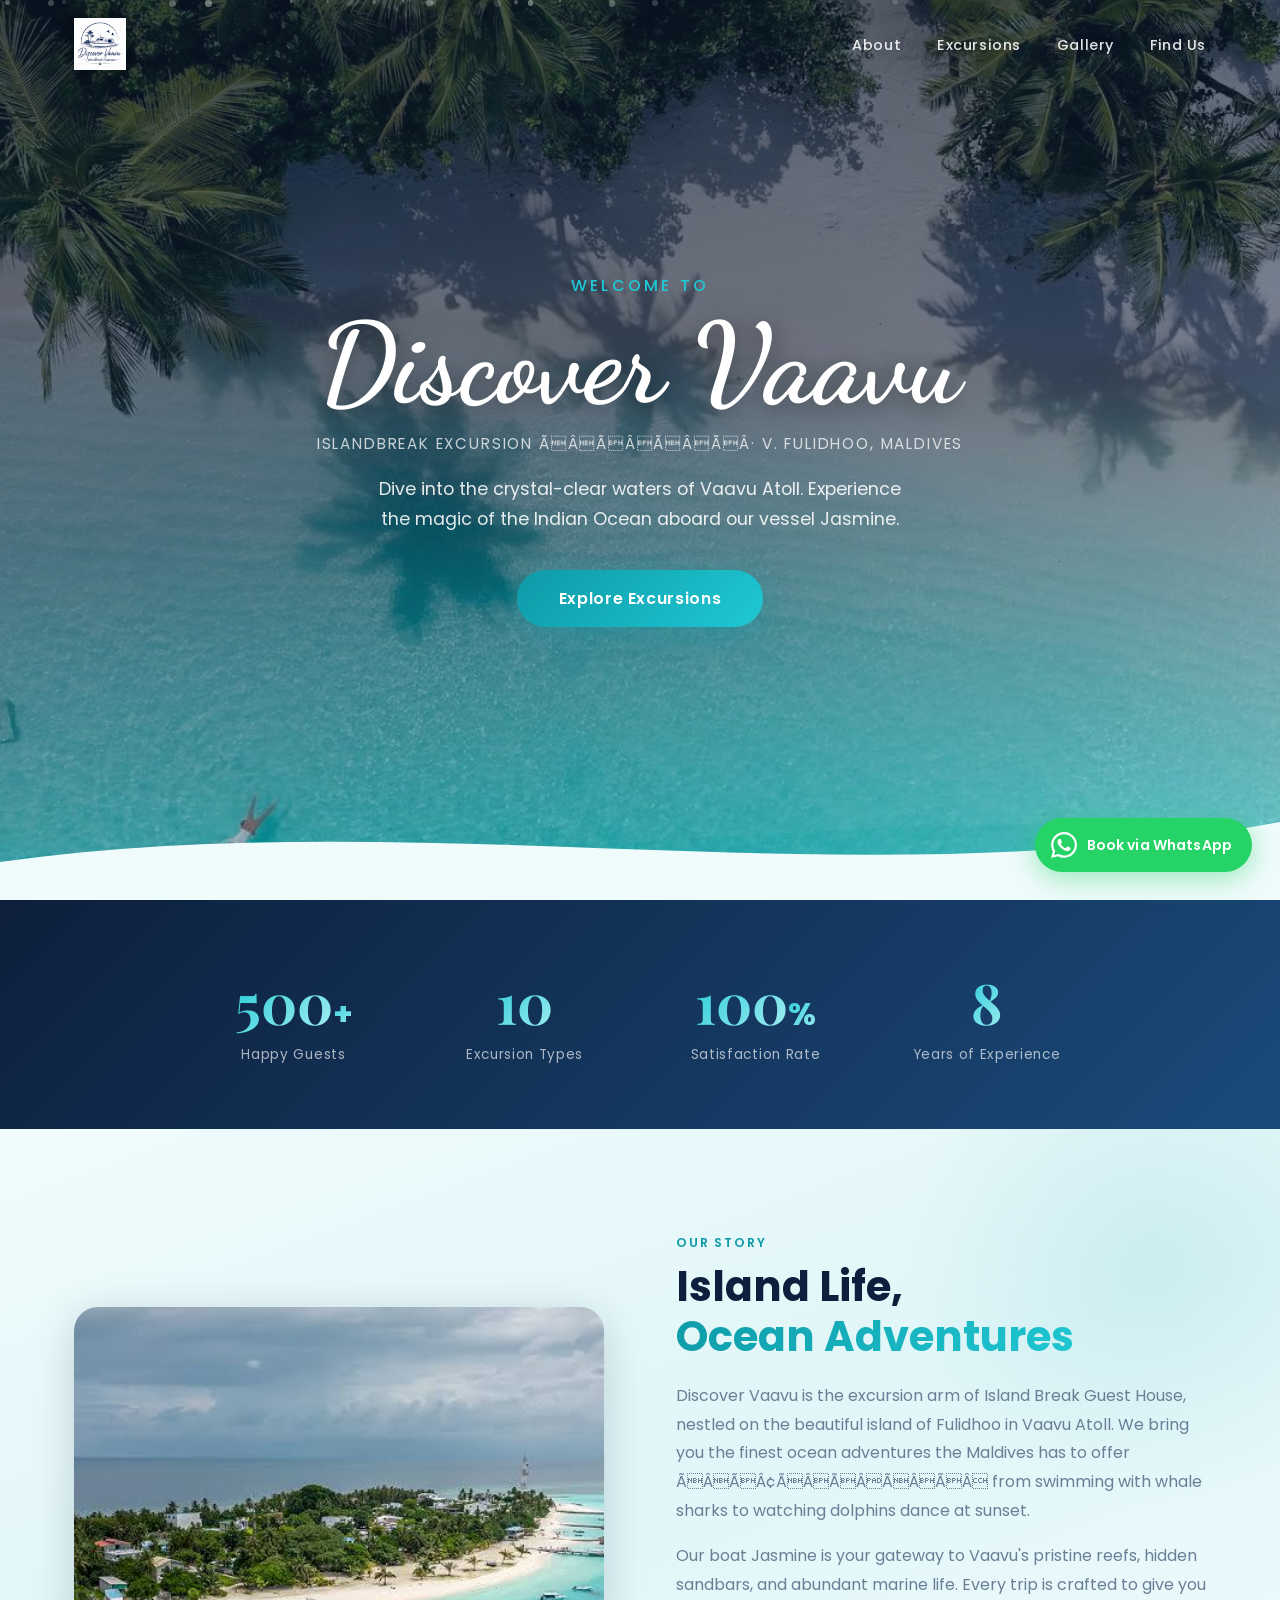
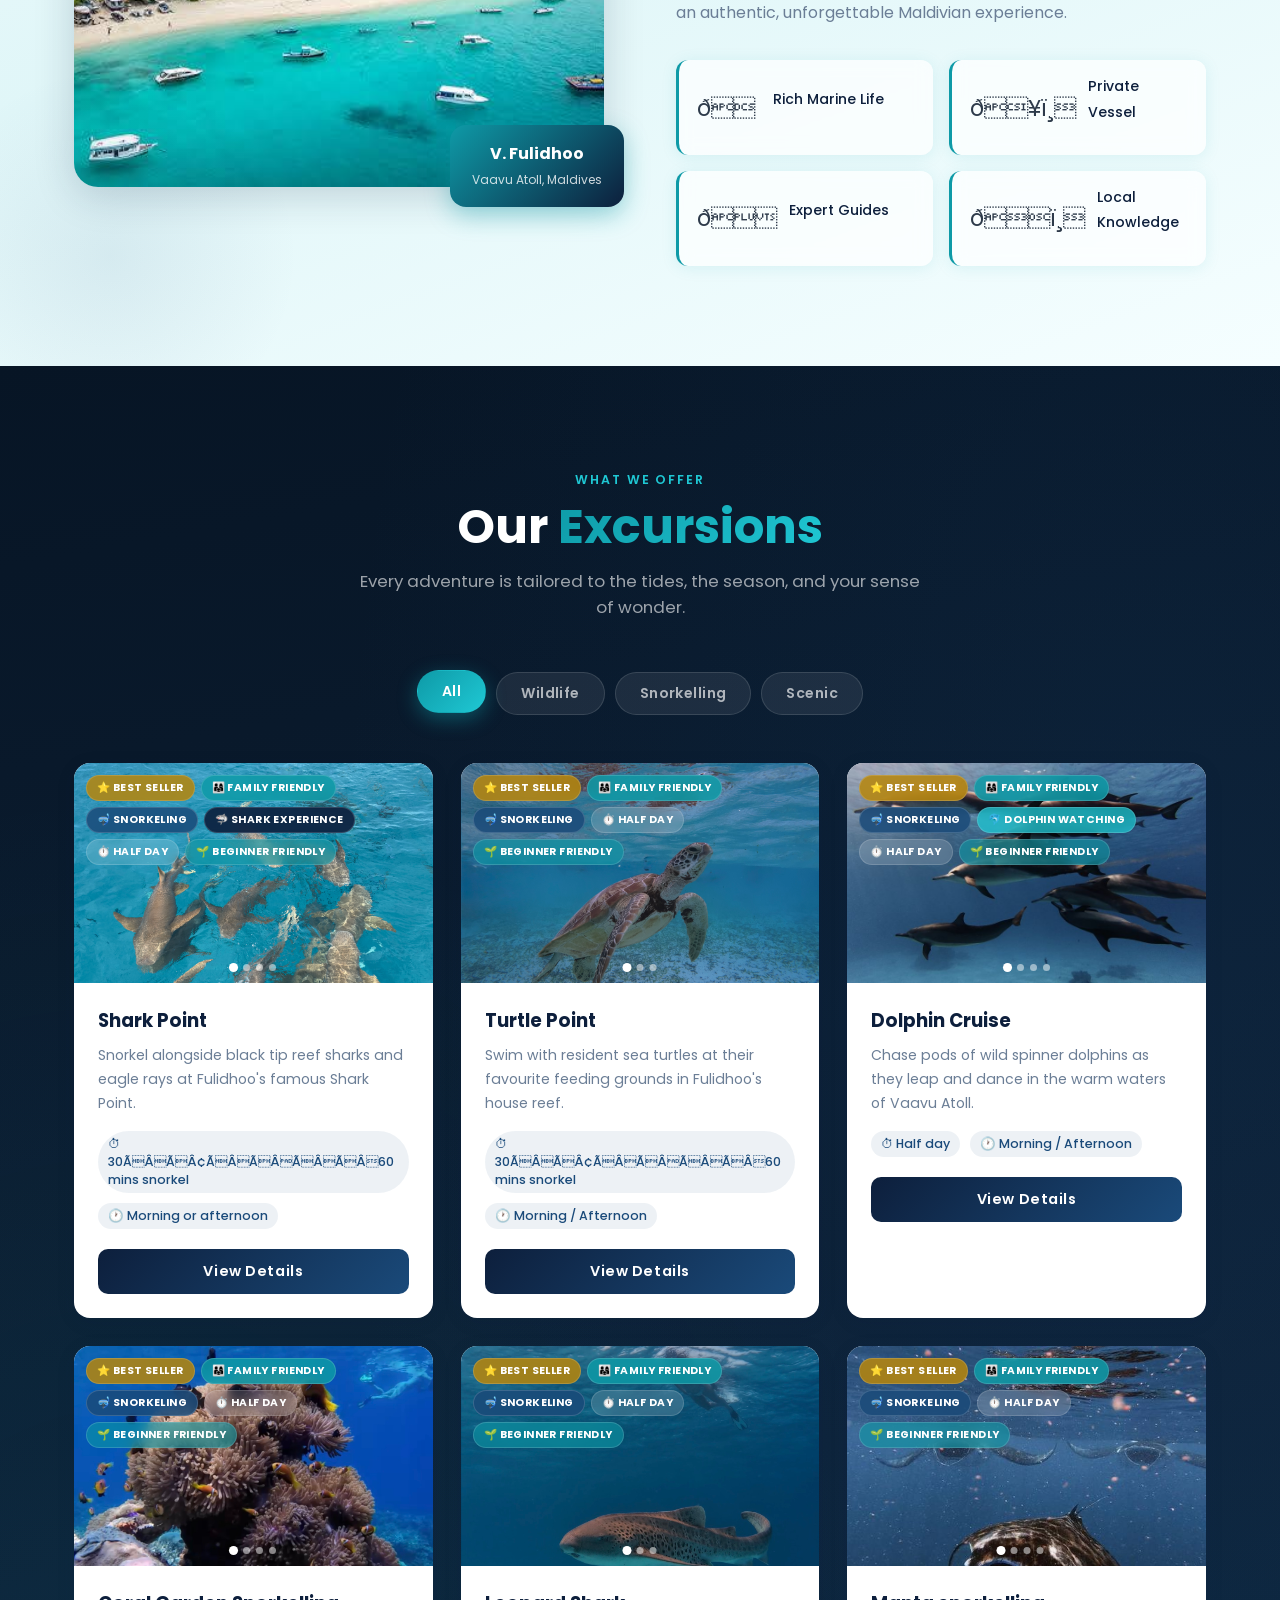
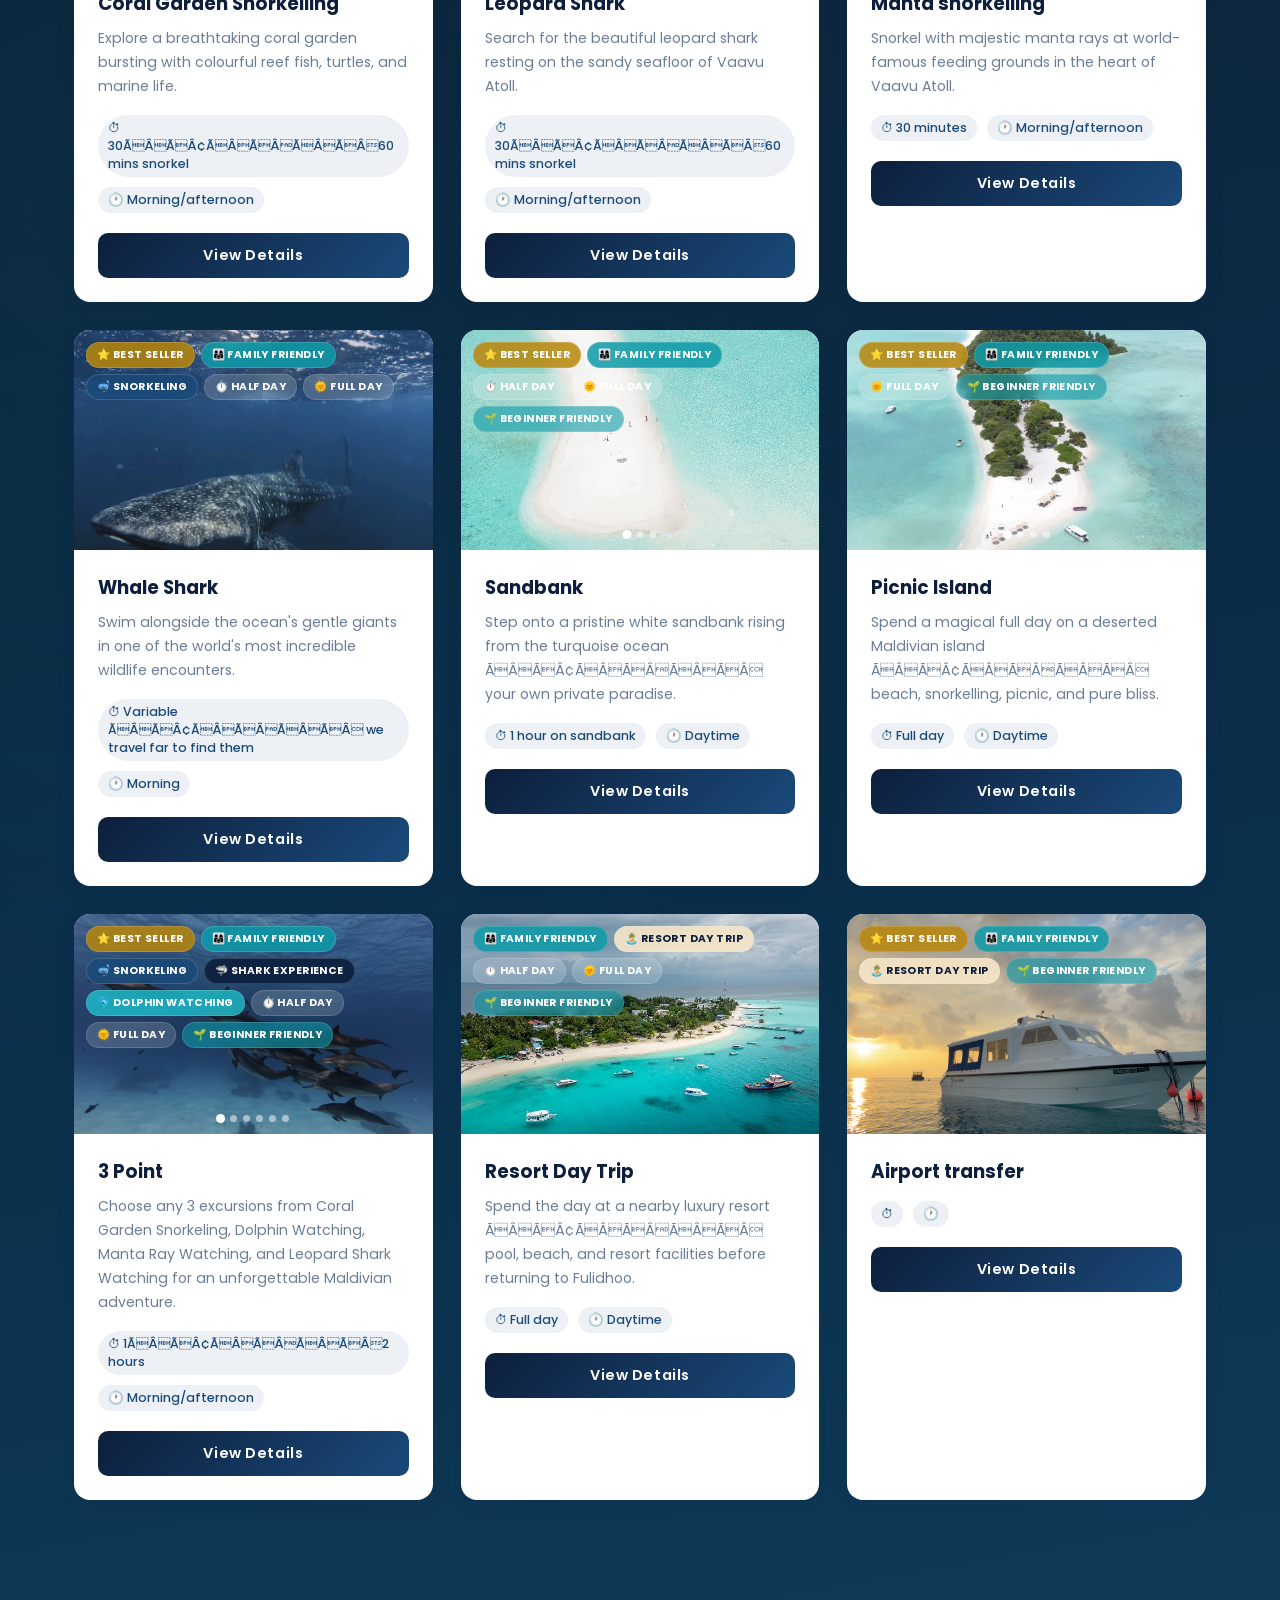
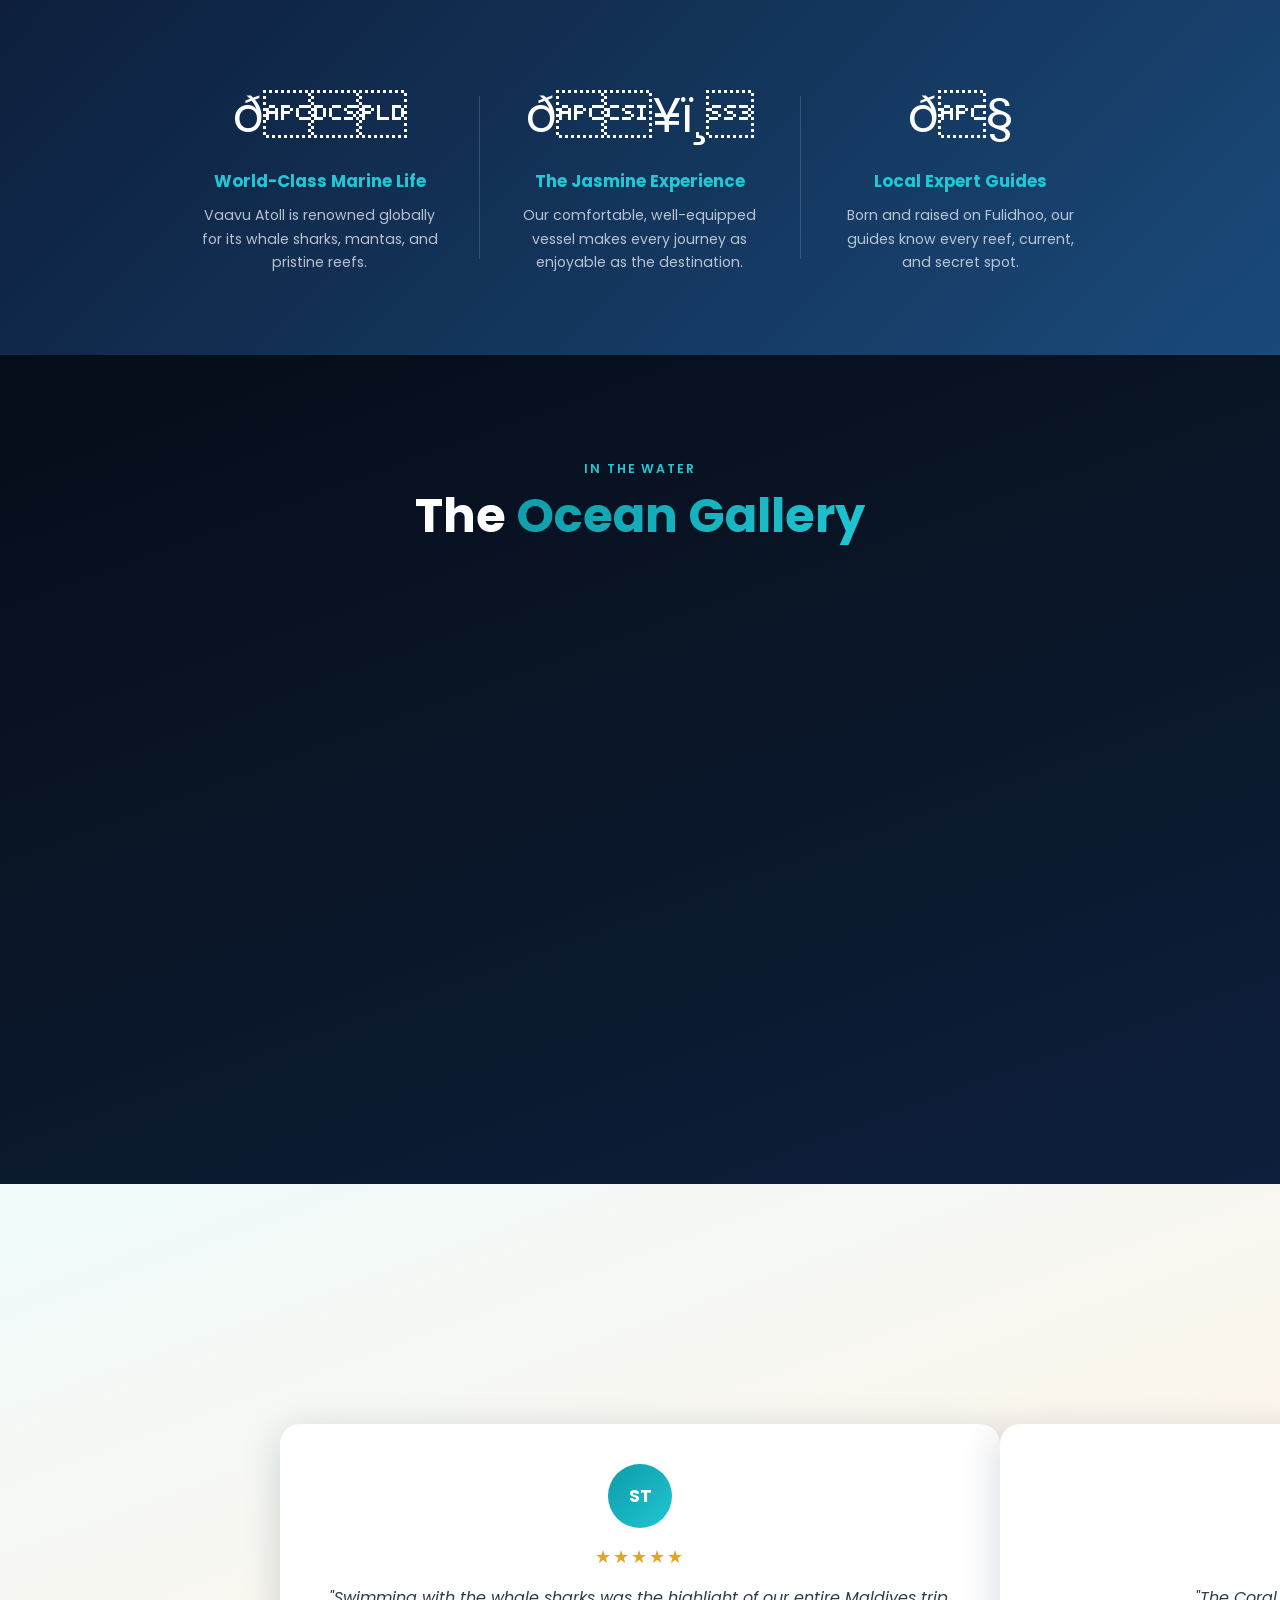
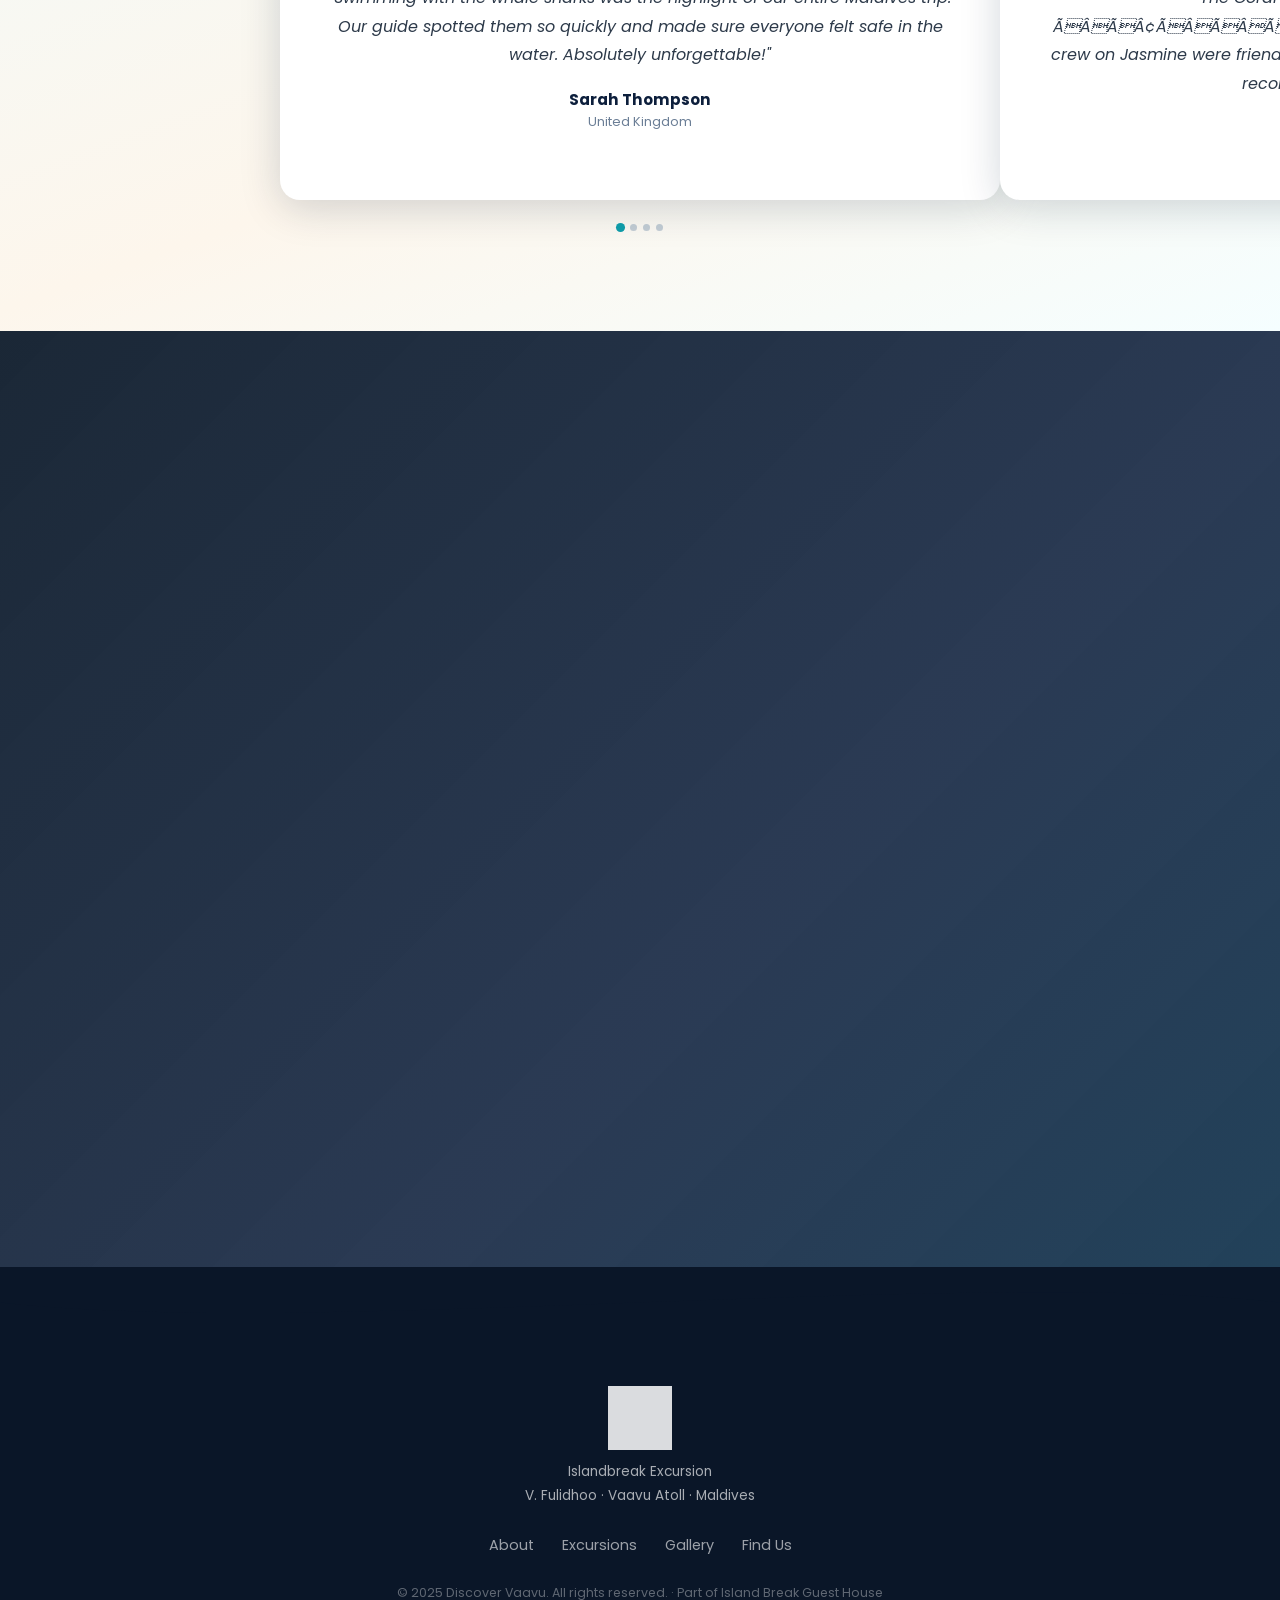
==== commit 6787a6f9: "Update about image" ====
--- a/index.html
+++ b/index.html
@@ -3,10 +3,10 @@
 <head>
   <meta charset="UTF-8" />
   <meta name="viewport" content="width=device-width, initial-scale=1.0" />
-  <title>Discover Vaavu – Islandbreak Excursion | Maldives Ocean Adventures</title>
+  <title>Discover Vaavu â Islandbreak Excursion | Maldives Ocean Adventures</title>
 
   <!-- SEO -->
-  <meta name="description" content="Discover Vaavu – Islandbreak Excursion in V. Fulidhoo, Vaavu Atoll, Maldives. Swim with whale sharks, manta rays, dolphins and sea turtles. Unforgettable Maldives ocean adventures." />
+  <meta name="description" content="Discover Vaavu â Islandbreak Excursion in V. Fulidhoo, Vaavu Atoll, Maldives. Swim with whale sharks, manta rays, dolphins and sea turtles. Unforgettable Maldives ocean adventures." />
   <meta name="keywords" content="Maldives excursion, Fulidhoo, Vaavu Atoll, whale shark Maldives, manta ray, dolphin cruise, snorkelling Maldives, sandbank trip, Island Break Guest House, Discover Vaavu" />
   <meta name="robots" content="index, follow" />
   <link rel="canonical" href="https://discovervaavu.com/" />
@@ -14,14 +14,14 @@
   <!-- Open Graph (Facebook / WhatsApp previews) -->
   <meta property="og:type"        content="website" />
   <meta property="og:url"         content="https://discovervaavu.com/" />
-  <meta property="og:title"       content="Discover Vaavu – Islandbreak Excursion | Maldives" />
+  <meta property="og:title"       content="Discover Vaavu â Islandbreak Excursion | Maldives" />
   <meta property="og:description" content="Swim with whale sharks, manta rays & dolphins in Vaavu Atoll. Unforgettable ocean adventures from Fulidhoo island, Maldives." />
   <meta property="og:image"       content="https://discovervaavu.com/assets/hero-bg.jpg" />
   <meta property="og:site_name"   content="Discover Vaavu" />
 
   <!-- Twitter Card -->
   <meta name="twitter:card"        content="summary_large_image" />
-  <meta name="twitter:title"       content="Discover Vaavu – Islandbreak Excursion | Maldives" />
+  <meta name="twitter:title"       content="Discover Vaavu â Islandbreak Excursion | Maldives" />
   <meta name="twitter:description" content="Swim with whale sharks, manta rays & dolphins in Vaavu Atoll, Maldives." />
   <meta name="twitter:image"       content="https://discovervaavu.com/assets/hero-bg.jpg" />
 
@@ -30,7 +30,7 @@
   {
     "@context": "https://schema.org",
     "@type": "TouristInformationCenter",
-    "name": "Discover Vaavu – Islandbreak Excursion",
+    "name": "Discover Vaavu â Islandbreak Excursion",
     "description": "Ocean excursion company based in Fulidhoo, Vaavu Atoll, Maldives. Whale sharks, manta rays, dolphins, snorkelling, sandbank and island trips.",
     "url": "https://discovervaavu.com",
     "telephone": "+9609822231",
@@ -72,7 +72,7 @@
 </head>
 <body>
 
-<!-- ═══════════════════════ NAV ═══════════════════════ -->
+<!-- âââââââââââââââââââââââ NAV âââââââââââââââââââââââ -->
 <nav id="navbar">
   <div class="nav-inner">
     <a href="#hero" class="nav-logo">
@@ -100,7 +100,7 @@
   </ul>
 </div>
 
-<!-- ═══════════════════════ HERO ═══════════════════════ -->
+<!-- âââââââââââââââââââââââ HERO âââââââââââââââââââââââ -->
 <section id="hero">
   <div class="hero-bg"></div>
   <div class="hero-overlay"></div>
@@ -124,7 +124,7 @@
   </div>
 </section>
 
-<!-- ═══════════════════════ STATS ═══════════════════════ -->
+<!-- âââââââââââââââââââââââ STATS âââââââââââââââââââââââ -->
 <section id="stats">
   <div class="stats-grid">
     <div class="stat-card" data-reveal>
@@ -146,7 +146,7 @@
   </div>
 </section>
 
-<!-- ═══════════════════════ ABOUT ═══════════════════════ -->
+<!-- âââââââââââââââââââââââ ABOUT âââââââââââââââââââââââ -->
 <section id="about">
   <div class="container">
     <div class="about-grid">
@@ -165,17 +165,17 @@
         <p id="aboutBody1"></p>
         <p id="aboutBody2"></p>
         <div class="about-highlights">
-          <div class="highlight"><span class="hi-icon">🐠</span><p>Rich Marine Life</p></div>
-          <div class="highlight"><span class="hi-icon">🛥️</span><p>Private Vessel</p></div>
-          <div class="highlight"><span class="hi-icon">🌊</span><p>Expert Guides</p></div>
-          <div class="highlight"><span class="hi-icon">🏝️</span><p>Local Knowledge</p></div>
-        </div>
-      </div>
-    </div>
-  </div>
-</section>
-
-<!-- ═══════════════════════ EXCURSIONS ═══════════════════════ -->
+          <div class="highlight"><span class="hi-icon">ð </span><p>Rich Marine Life</p></div>
+          <div class="highlight"><span class="hi-icon">ð¥ï¸</span><p>Private Vessel</p></div>
+          <div class="highlight"><span class="hi-icon">ð</span><p>Expert Guides</p></div>
+          <div class="highlight"><span class="hi-icon">ðï¸</span><p>Local Knowledge</p></div>
+        </div>
+      </div>
+    </div>
+  </div>
+</section>
+
+<!-- âââââââââââââââââââââââ EXCURSIONS âââââââââââââââââââââââ -->
 <section id="excursions">
   <div class="container">
     <div class="section-header" data-reveal>
@@ -194,7 +194,7 @@
   </div>
 </section>
 
-<!-- ═══════════════════════ DETAIL MODAL ═══════════════════════ -->
+<!-- âââââââââââââââââââââââ DETAIL MODAL âââââââââââââââââââââââ -->
 <div class="modal-overlay" id="modalOverlay">
   <div class="modal" id="modal">
     <button class="modal-close" id="modalClose">&#10005;</button>
@@ -219,30 +219,30 @@
   </div>
 </div>
 
-<!-- ═══════════════════════ EXPERIENCE STRIP ═══════════════════════ -->
+<!-- âââââââââââââââââââââââ EXPERIENCE STRIP âââââââââââââââââââââââ -->
 <section id="experience">
   <div class="exp-strip">
     <div class="exp-item" data-reveal>
-      <div class="exp-icon">🐋</div>
+      <div class="exp-icon">ð</div>
       <h4>World-Class Marine Life</h4>
       <p>Vaavu Atoll is renowned globally for its whale sharks, mantas, and pristine reefs.</p>
     </div>
     <div class="exp-divider"></div>
     <div class="exp-item" data-reveal>
-      <div class="exp-icon">🛥️</div>
+      <div class="exp-icon">ð¥ï¸</div>
       <h4>The Jasmine Experience</h4>
       <p>Our comfortable, well-equipped vessel makes every journey as enjoyable as the destination.</p>
     </div>
     <div class="exp-divider"></div>
     <div class="exp-item" data-reveal>
-      <div class="exp-icon">🧭</div>
+      <div class="exp-icon">ð§­</div>
       <h4>Local Expert Guides</h4>
       <p>Born and raised on Fulidhoo, our guides know every reef, current, and secret spot.</p>
     </div>
   </div>
 </section>
 
-<!-- ═══════════════════════ GALLERY ═══════════════════════ -->
+<!-- âââââââââââââââââââââââ GALLERY âââââââââââââââââââââââ -->
 <section id="gallery">
   <div class="container">
     <div class="section-header" data-reveal>
@@ -260,7 +260,7 @@
   </div>
 </section>
 
-<!-- ═══════════════════════ REVIEWS ═══════════════════════ -->
+<!-- âââââââââââââââââââââââ REVIEWS âââââââââââââââââââââââ -->
 <section id="reviews">
   <div class="container">
     <div class="section-header" data-reveal>
@@ -274,7 +274,7 @@
   </div>
 </section>
 
-<!-- ═══════════════════════ LOCATION ═══════════════════════ -->
+<!-- âââââââââââââââââââââââ LOCATION âââââââââââââââââââââââ -->
 <section id="location">
   <div class="container">
     <div class="location-grid">
@@ -284,25 +284,25 @@
         <p>Island Break Guest House, V. Fulidhoo, Vaavu Atoll, Republic of Maldives.</p>
         <div class="contact-cards">
           <div class="contact-card">
-            <span class="cc-icon">📍</span>
+            <span class="cc-icon">ð</span>
             <div><strong>Address</strong><p id="contactAddress">V. Fulidhoo, Vaavu Atoll, Maldives</p></div>
           </div>
           <div class="contact-card">
-            <span class="cc-icon">📞</span>
+            <span class="cc-icon">ð</span>
             <div><strong>Phone / WhatsApp</strong><p id="contactPhone">+960 XXX XXXX</p></div>
           </div>
           <div class="contact-card">
-            <span class="cc-icon">✉️</span>
+            <span class="cc-icon">âï¸</span>
             <div><strong>Email</strong><p id="contactEmail">info@discovervaavu.mv</p></div>
           </div>
           <div class="contact-card">
-            <span class="cc-icon">🕐</span>
-            <div><strong>Operating Hours</strong><p id="contactHours">Daily · Sunrise to Sunset</p></div>
+            <span class="cc-icon">ð</span>
+            <div><strong>Operating Hours</strong><p id="contactHours">Daily Â· Sunrise to Sunset</p></div>
           </div>
         </div>
         <div class="social-row">
-          <a id="socialFacebook" href="#" class="social-btn">📘 Facebook</a>
-          <a id="socialInstagram" href="#" class="social-btn">📸 Instagram</a>
+          <a id="socialFacebook" href="#" class="social-btn">ð Facebook</a>
+          <a id="socialInstagram" href="#" class="social-btn">ð¸ Instagram</a>
         </div>
         <div class="contact-methods">
           <a id="methodWhatsapp" href="#" target="_blank" rel="noopener" class="method-btn method-whatsapp" aria-label="Chat on WhatsApp">
@@ -330,7 +330,7 @@
   </div>
 </section>
 
-<!-- ═══════════════════════ FOOTER ═══════════════════════ -->
+<!-- âââââââââââââââââââââââ FOOTER âââââââââââââââââââââââ -->
 <footer id="footer">
   <div class="footer-wave">
     <svg viewBox="0 0 1440 80" preserveAspectRatio="none">
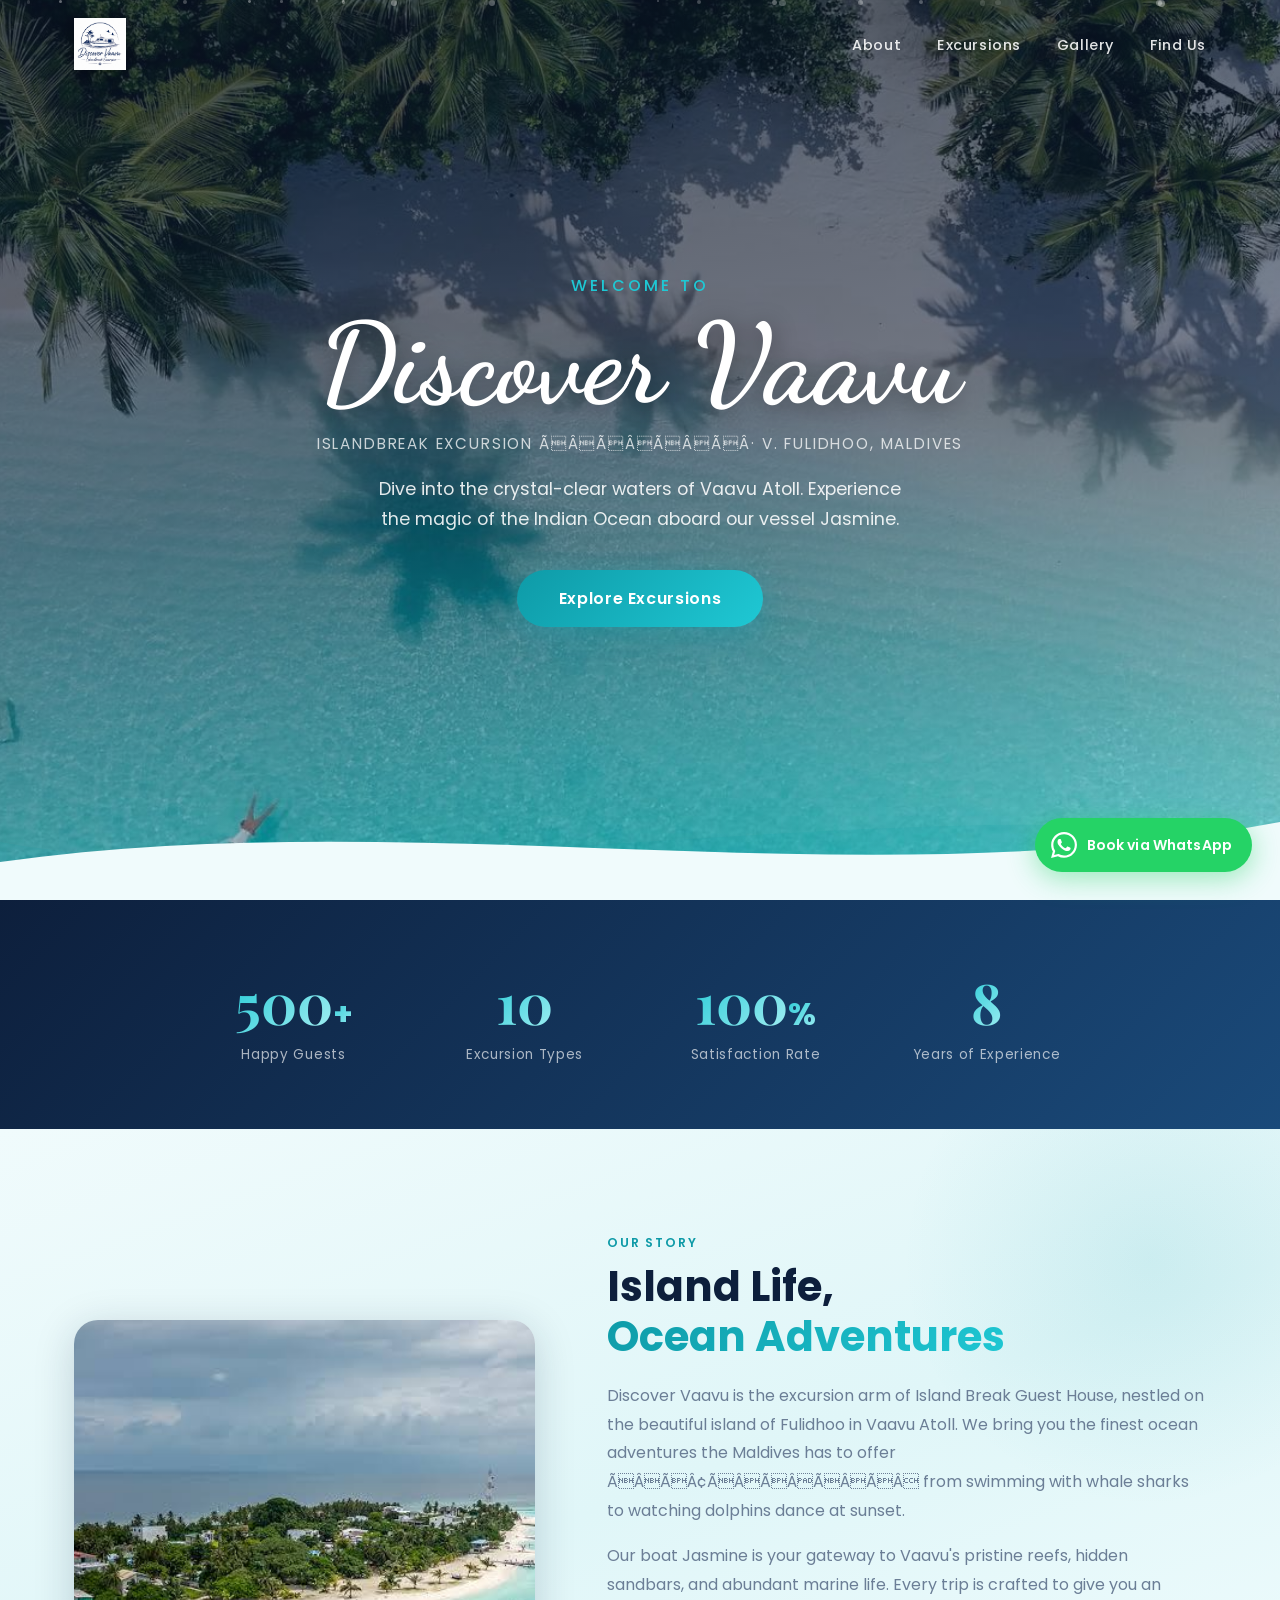
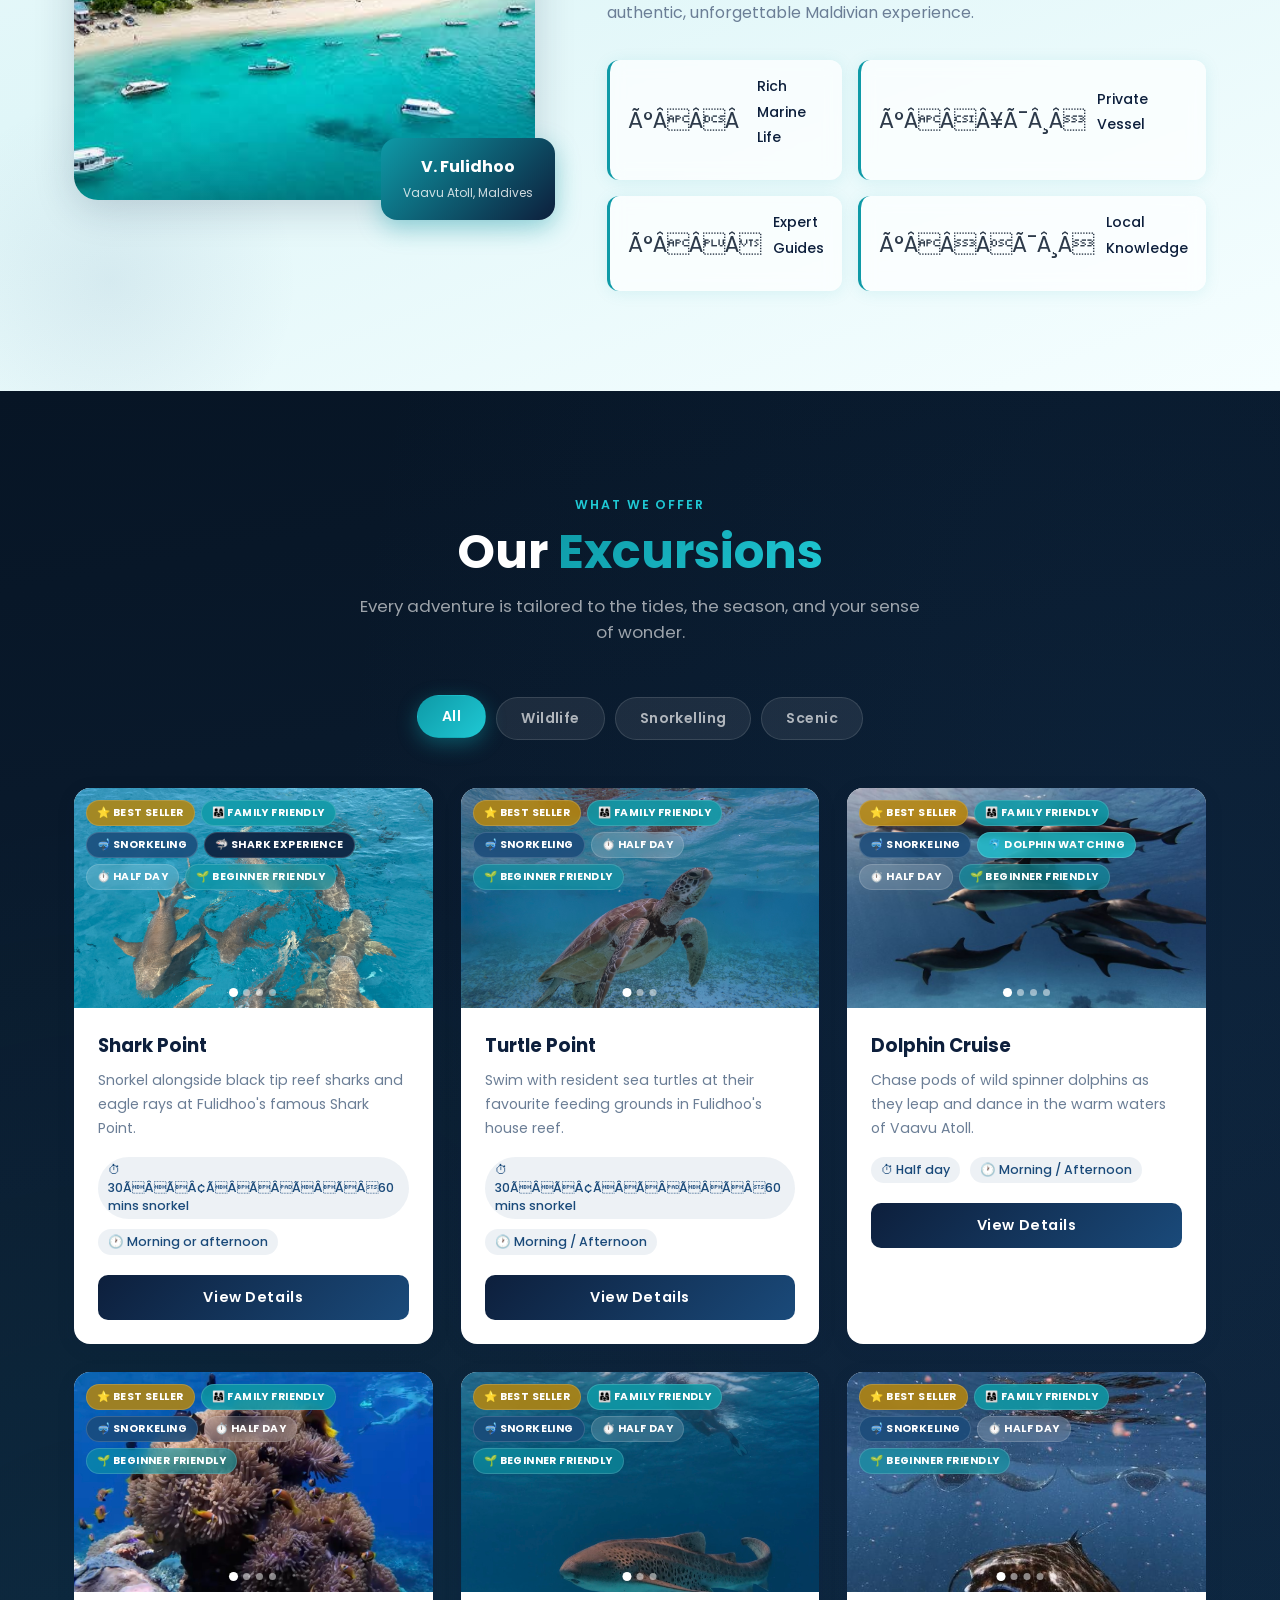
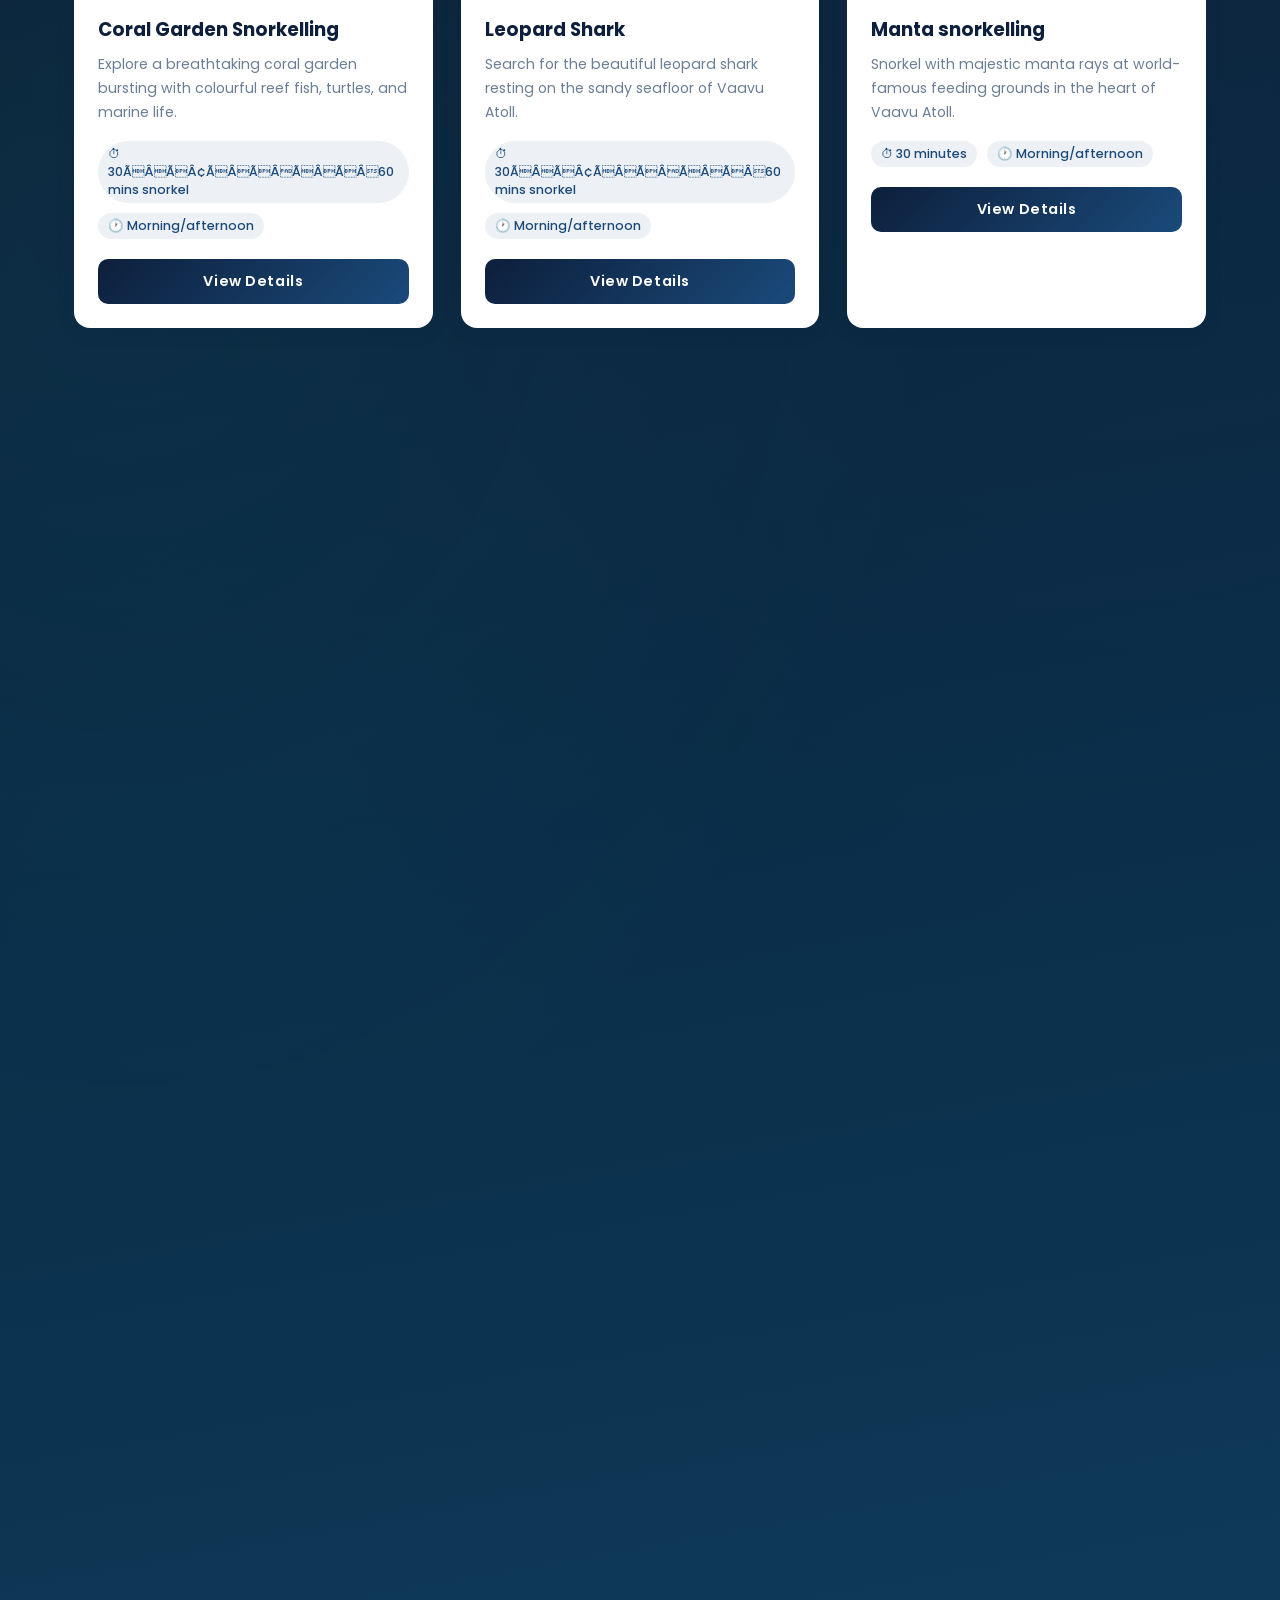
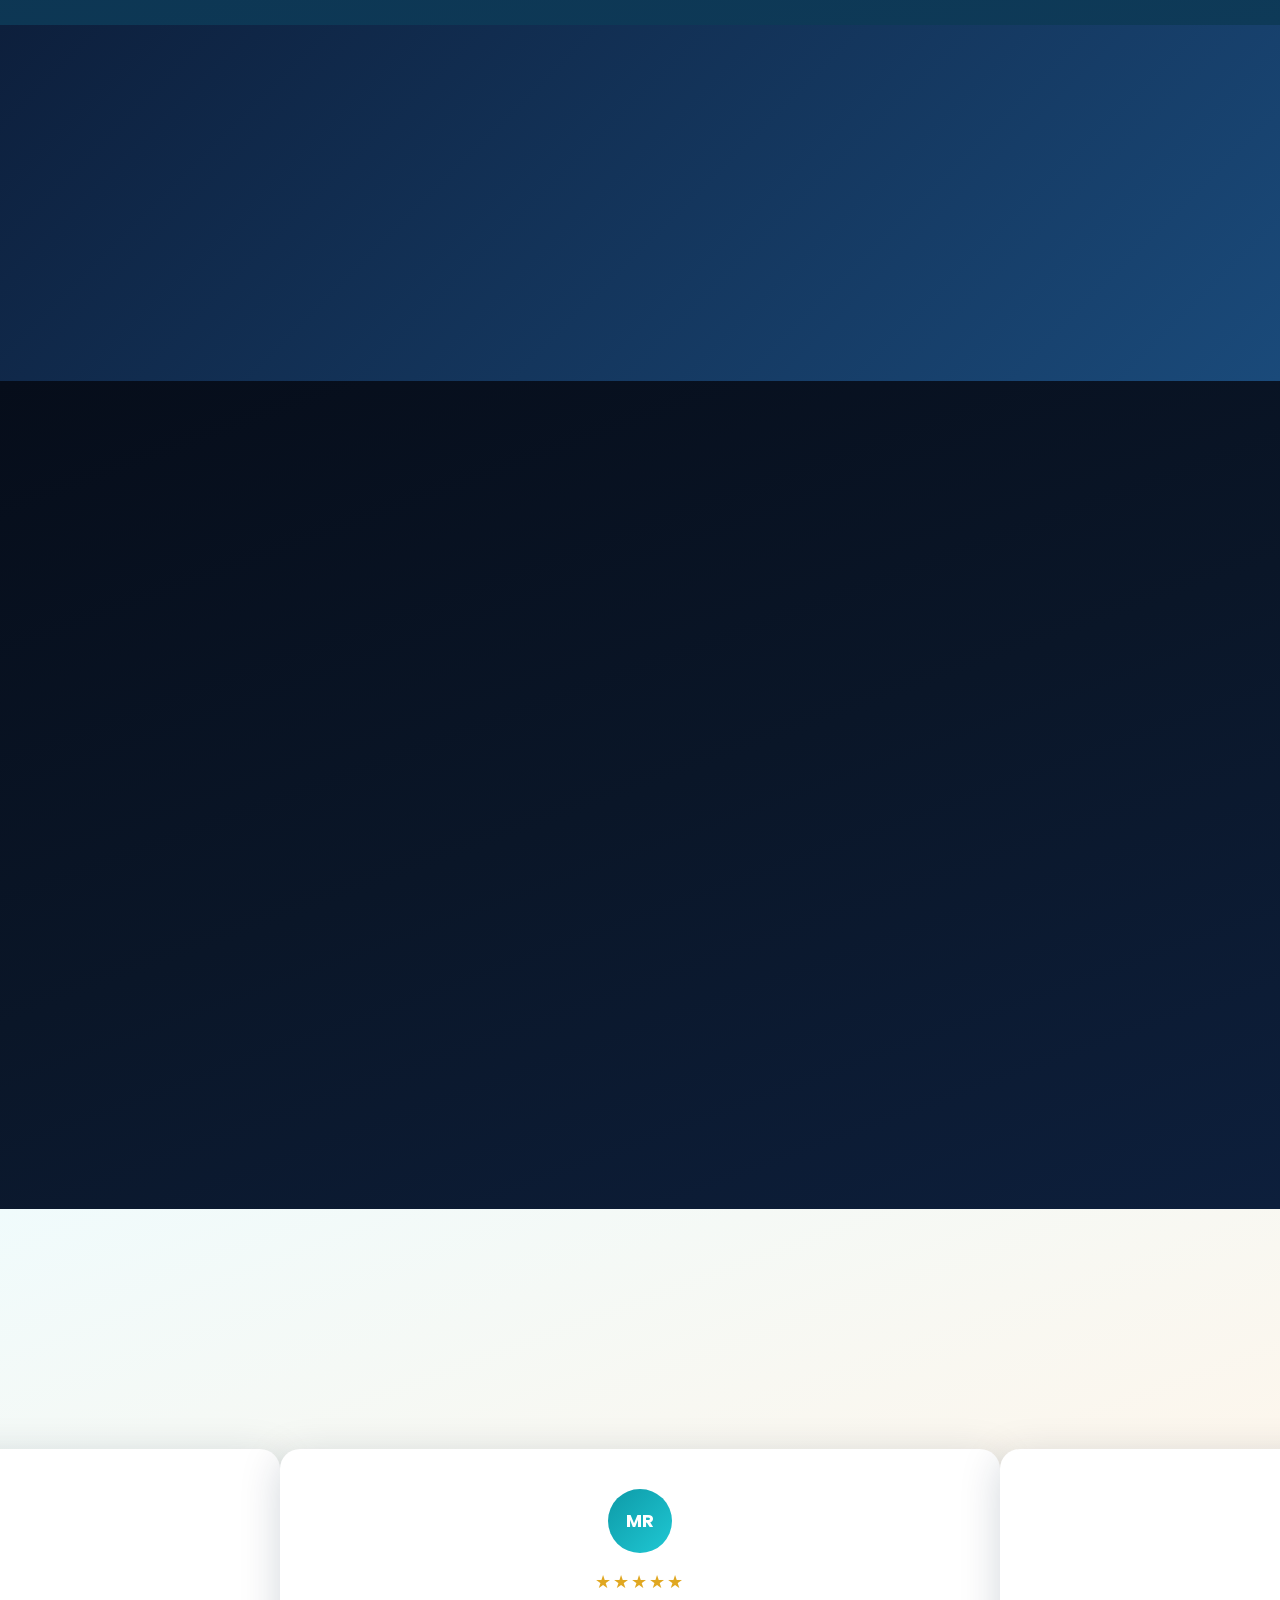
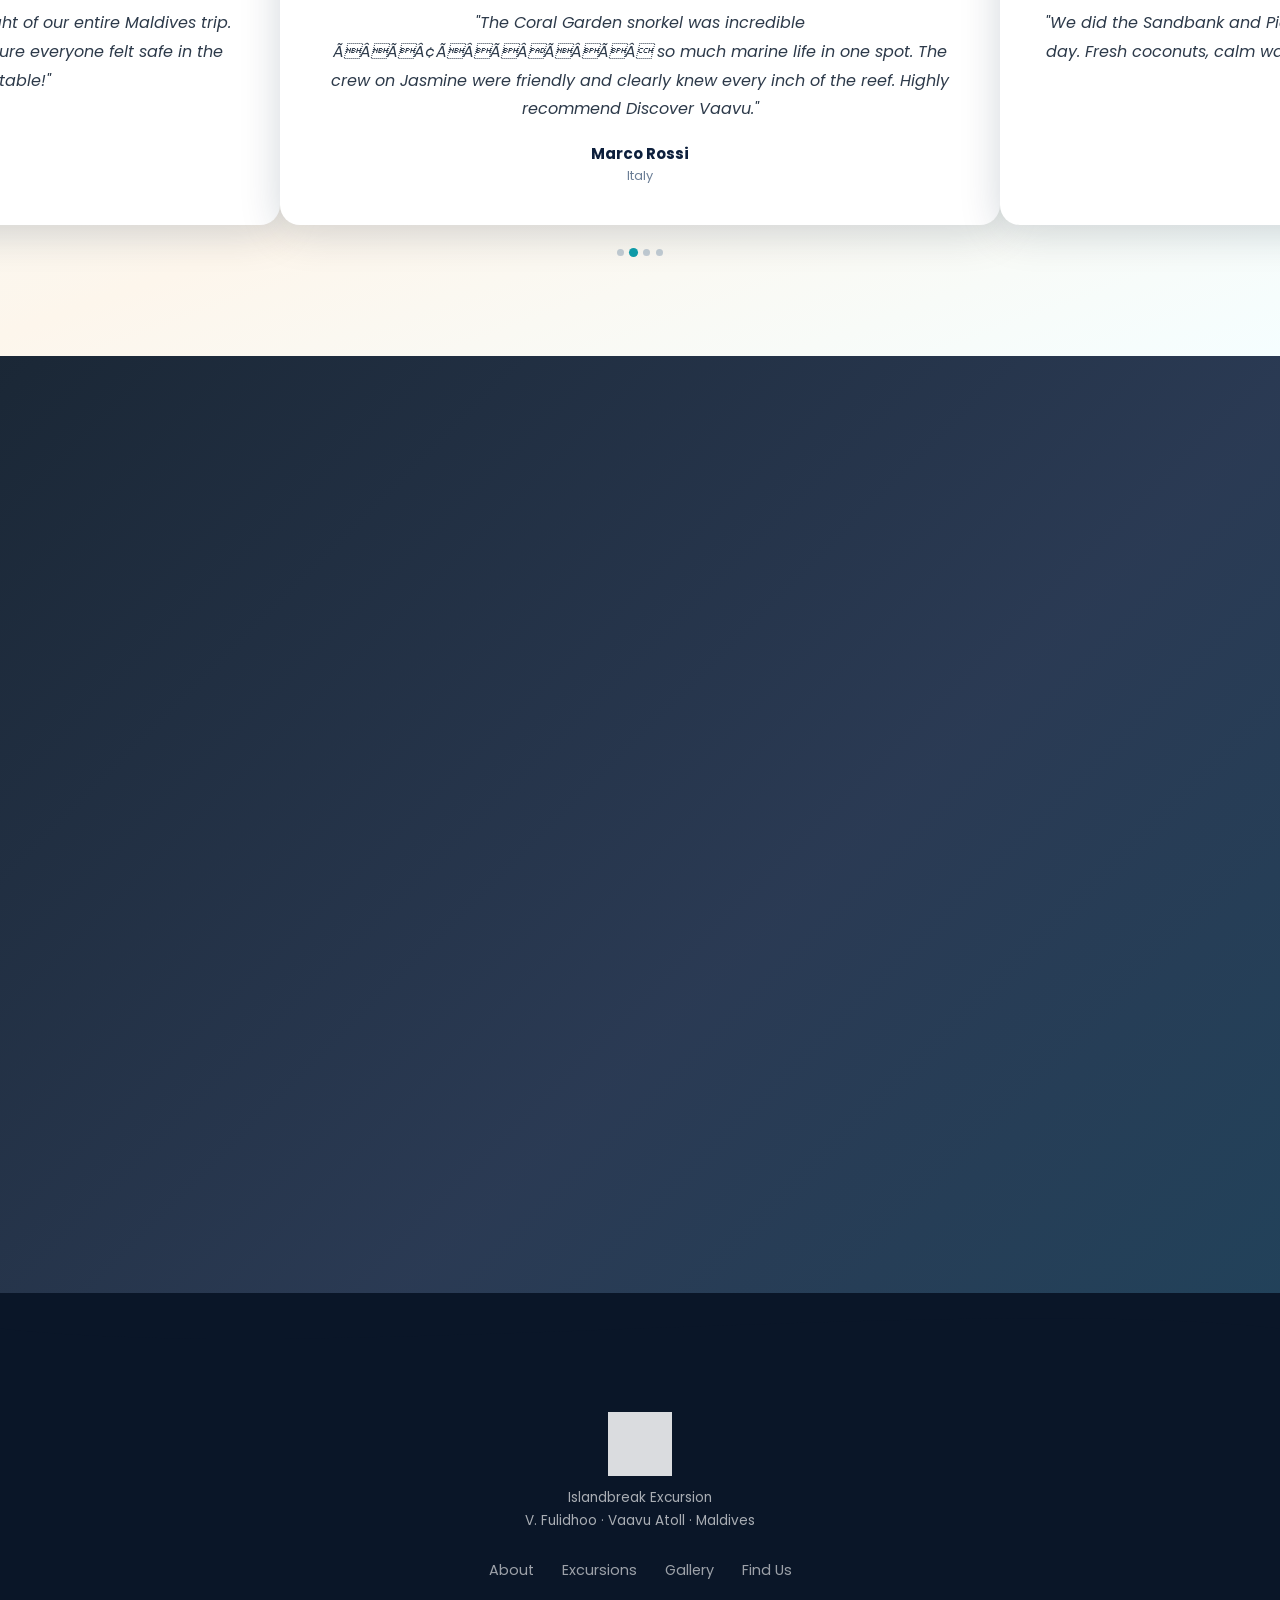
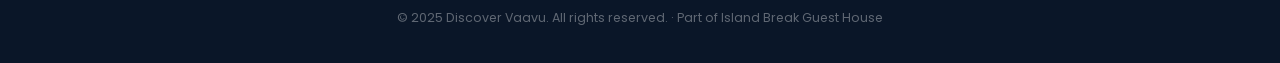
==== commit 9d48a76a: "Update about image" ====
--- a/index.html
+++ b/index.html
@@ -3,10 +3,10 @@
 <head>
   <meta charset="UTF-8" />
   <meta name="viewport" content="width=device-width, initial-scale=1.0" />
-  <title>Discover Vaavu â Islandbreak Excursion | Maldives Ocean Adventures</title>
+  <title>Discover Vaavu Ã¢ÂÂ Islandbreak Excursion | Maldives Ocean Adventures</title>
 
   <!-- SEO -->
-  <meta name="description" content="Discover Vaavu â Islandbreak Excursion in V. Fulidhoo, Vaavu Atoll, Maldives. Swim with whale sharks, manta rays, dolphins and sea turtles. Unforgettable Maldives ocean adventures." />
+  <meta name="description" content="Discover Vaavu Ã¢ÂÂ Islandbreak Excursion in V. Fulidhoo, Vaavu Atoll, Maldives. Swim with whale sharks, manta rays, dolphins and sea turtles. Unforgettable Maldives ocean adventures." />
   <meta name="keywords" content="Maldives excursion, Fulidhoo, Vaavu Atoll, whale shark Maldives, manta ray, dolphin cruise, snorkelling Maldives, sandbank trip, Island Break Guest House, Discover Vaavu" />
   <meta name="robots" content="index, follow" />
   <link rel="canonical" href="https://discovervaavu.com/" />
@@ -14,14 +14,14 @@
   <!-- Open Graph (Facebook / WhatsApp previews) -->
   <meta property="og:type"        content="website" />
   <meta property="og:url"         content="https://discovervaavu.com/" />
-  <meta property="og:title"       content="Discover Vaavu â Islandbreak Excursion | Maldives" />
+  <meta property="og:title"       content="Discover Vaavu Ã¢ÂÂ Islandbreak Excursion | Maldives" />
   <meta property="og:description" content="Swim with whale sharks, manta rays & dolphins in Vaavu Atoll. Unforgettable ocean adventures from Fulidhoo island, Maldives." />
   <meta property="og:image"       content="https://discovervaavu.com/assets/hero-bg.jpg" />
   <meta property="og:site_name"   content="Discover Vaavu" />
 
   <!-- Twitter Card -->
   <meta name="twitter:card"        content="summary_large_image" />
-  <meta name="twitter:title"       content="Discover Vaavu â Islandbreak Excursion | Maldives" />
+  <meta name="twitter:title"       content="Discover Vaavu Ã¢ÂÂ Islandbreak Excursion | Maldives" />
   <meta name="twitter:description" content="Swim with whale sharks, manta rays & dolphins in Vaavu Atoll, Maldives." />
   <meta name="twitter:image"       content="https://discovervaavu.com/assets/hero-bg.jpg" />
 
@@ -30,7 +30,7 @@
   {
     "@context": "https://schema.org",
     "@type": "TouristInformationCenter",
-    "name": "Discover Vaavu â Islandbreak Excursion",
+    "name": "Discover Vaavu Ã¢ÂÂ Islandbreak Excursion",
     "description": "Ocean excursion company based in Fulidhoo, Vaavu Atoll, Maldives. Whale sharks, manta rays, dolphins, snorkelling, sandbank and island trips.",
     "url": "https://discovervaavu.com",
     "telephone": "+9609822231",
@@ -72,7 +72,7 @@
 </head>
 <body>
 
-<!-- âââââââââââââââââââââââ NAV âââââââââââââââââââââââ -->
+<!-- Ã¢ÂÂÃ¢ÂÂÃ¢ÂÂÃ¢ÂÂÃ¢ÂÂÃ¢ÂÂÃ¢ÂÂÃ¢ÂÂÃ¢ÂÂÃ¢ÂÂÃ¢ÂÂÃ¢ÂÂÃ¢ÂÂÃ¢ÂÂÃ¢ÂÂÃ¢ÂÂÃ¢ÂÂÃ¢ÂÂÃ¢ÂÂÃ¢ÂÂÃ¢ÂÂÃ¢ÂÂÃ¢ÂÂ NAV Ã¢ÂÂÃ¢ÂÂÃ¢ÂÂÃ¢ÂÂÃ¢ÂÂÃ¢ÂÂÃ¢ÂÂÃ¢ÂÂÃ¢ÂÂÃ¢ÂÂÃ¢ÂÂÃ¢ÂÂÃ¢ÂÂÃ¢ÂÂÃ¢ÂÂÃ¢ÂÂÃ¢ÂÂÃ¢ÂÂÃ¢ÂÂÃ¢ÂÂÃ¢ÂÂÃ¢ÂÂÃ¢ÂÂ -->
 <nav id="navbar">
   <div class="nav-inner">
     <a href="#hero" class="nav-logo">
@@ -100,7 +100,7 @@
   </ul>
 </div>
 
-<!-- âââââââââââââââââââââââ HERO âââââââââââââââââââââââ -->
+<!-- Ã¢ÂÂÃ¢ÂÂÃ¢ÂÂÃ¢ÂÂÃ¢ÂÂÃ¢ÂÂÃ¢ÂÂÃ¢ÂÂÃ¢ÂÂÃ¢ÂÂÃ¢ÂÂÃ¢ÂÂÃ¢ÂÂÃ¢ÂÂÃ¢ÂÂÃ¢ÂÂÃ¢ÂÂÃ¢ÂÂÃ¢ÂÂÃ¢ÂÂÃ¢ÂÂÃ¢ÂÂÃ¢ÂÂ HERO Ã¢ÂÂÃ¢ÂÂÃ¢ÂÂÃ¢ÂÂÃ¢ÂÂÃ¢ÂÂÃ¢ÂÂÃ¢ÂÂÃ¢ÂÂÃ¢ÂÂÃ¢ÂÂÃ¢ÂÂÃ¢ÂÂÃ¢ÂÂÃ¢ÂÂÃ¢ÂÂÃ¢ÂÂÃ¢ÂÂÃ¢ÂÂÃ¢ÂÂÃ¢ÂÂÃ¢ÂÂÃ¢ÂÂ -->
 <section id="hero">
   <div class="hero-bg"></div>
   <div class="hero-overlay"></div>
@@ -124,7 +124,7 @@
   </div>
 </section>
 
-<!-- âââââââââââââââââââââââ STATS âââââââââââââââââââââââ -->
+<!-- Ã¢ÂÂÃ¢ÂÂÃ¢ÂÂÃ¢ÂÂÃ¢ÂÂÃ¢ÂÂÃ¢ÂÂÃ¢ÂÂÃ¢ÂÂÃ¢ÂÂÃ¢ÂÂÃ¢ÂÂÃ¢ÂÂÃ¢ÂÂÃ¢ÂÂÃ¢ÂÂÃ¢ÂÂÃ¢ÂÂÃ¢ÂÂÃ¢ÂÂÃ¢ÂÂÃ¢ÂÂÃ¢ÂÂ STATS Ã¢ÂÂÃ¢ÂÂÃ¢ÂÂÃ¢ÂÂÃ¢ÂÂÃ¢ÂÂÃ¢ÂÂÃ¢ÂÂÃ¢ÂÂÃ¢ÂÂÃ¢ÂÂÃ¢ÂÂÃ¢ÂÂÃ¢ÂÂÃ¢ÂÂÃ¢ÂÂÃ¢ÂÂÃ¢ÂÂÃ¢ÂÂÃ¢ÂÂÃ¢ÂÂÃ¢ÂÂÃ¢ÂÂ -->
 <section id="stats">
   <div class="stats-grid">
     <div class="stat-card" data-reveal>
@@ -146,7 +146,7 @@
   </div>
 </section>
 
-<!-- âââââââââââââââââââââââ ABOUT âââââââââââââââââââââââ -->
+<!-- Ã¢ÂÂÃ¢ÂÂÃ¢ÂÂÃ¢ÂÂÃ¢ÂÂÃ¢ÂÂÃ¢ÂÂÃ¢ÂÂÃ¢ÂÂÃ¢ÂÂÃ¢ÂÂÃ¢ÂÂÃ¢ÂÂÃ¢ÂÂÃ¢ÂÂÃ¢ÂÂÃ¢ÂÂÃ¢ÂÂÃ¢ÂÂÃ¢ÂÂÃ¢ÂÂÃ¢ÂÂÃ¢ÂÂ ABOUT Ã¢ÂÂÃ¢ÂÂÃ¢ÂÂÃ¢ÂÂÃ¢ÂÂÃ¢ÂÂÃ¢ÂÂÃ¢ÂÂÃ¢ÂÂÃ¢ÂÂÃ¢ÂÂÃ¢ÂÂÃ¢ÂÂÃ¢ÂÂÃ¢ÂÂÃ¢ÂÂÃ¢ÂÂÃ¢ÂÂÃ¢ÂÂÃ¢ÂÂÃ¢ÂÂÃ¢ÂÂÃ¢ÂÂ -->
 <section id="about">
   <div class="container">
     <div class="about-grid">
@@ -165,17 +165,17 @@
         <p id="aboutBody1"></p>
         <p id="aboutBody2"></p>
         <div class="about-highlights">
-          <div class="highlight"><span class="hi-icon">ð </span><p>Rich Marine Life</p></div>
-          <div class="highlight"><span class="hi-icon">ð¥ï¸</span><p>Private Vessel</p></div>
-          <div class="highlight"><span class="hi-icon">ð</span><p>Expert Guides</p></div>
-          <div class="highlight"><span class="hi-icon">ðï¸</span><p>Local Knowledge</p></div>
-        </div>
-      </div>
-    </div>
-  </div>
-</section>
-
-<!-- âââââââââââââââââââââââ EXCURSIONS âââââââââââââââââââââââ -->
+          <div class="highlight"><span class="hi-icon">Ã°ÂÂÂ </span><p>Rich Marine Life</p></div>
+          <div class="highlight"><span class="hi-icon">Ã°ÂÂÂ¥Ã¯Â¸Â</span><p>Private Vessel</p></div>
+          <div class="highlight"><span class="hi-icon">Ã°ÂÂÂ</span><p>Expert Guides</p></div>
+          <div class="highlight"><span class="hi-icon">Ã°ÂÂÂÃ¯Â¸Â</span><p>Local Knowledge</p></div>
+        </div>
+      </div>
+    </div>
+  </div>
+</section>
+
+<!-- Ã¢ÂÂÃ¢ÂÂÃ¢ÂÂÃ¢ÂÂÃ¢ÂÂÃ¢ÂÂÃ¢ÂÂÃ¢ÂÂÃ¢ÂÂÃ¢ÂÂÃ¢ÂÂÃ¢ÂÂÃ¢ÂÂÃ¢ÂÂÃ¢ÂÂÃ¢ÂÂÃ¢ÂÂÃ¢ÂÂÃ¢ÂÂÃ¢ÂÂÃ¢ÂÂÃ¢ÂÂÃ¢ÂÂ EXCURSIONS Ã¢ÂÂÃ¢ÂÂÃ¢ÂÂÃ¢ÂÂÃ¢ÂÂÃ¢ÂÂÃ¢ÂÂÃ¢ÂÂÃ¢ÂÂÃ¢ÂÂÃ¢ÂÂÃ¢ÂÂÃ¢ÂÂÃ¢ÂÂÃ¢ÂÂÃ¢ÂÂÃ¢ÂÂÃ¢ÂÂÃ¢ÂÂÃ¢ÂÂÃ¢ÂÂÃ¢ÂÂÃ¢ÂÂ -->
 <section id="excursions">
   <div class="container">
     <div class="section-header" data-reveal>
@@ -194,7 +194,7 @@
   </div>
 </section>
 
-<!-- âââââââââââââââââââââââ DETAIL MODAL âââââââââââââââââââââââ -->
+<!-- Ã¢ÂÂÃ¢ÂÂÃ¢ÂÂÃ¢ÂÂÃ¢ÂÂÃ¢ÂÂÃ¢ÂÂÃ¢ÂÂÃ¢ÂÂÃ¢ÂÂÃ¢ÂÂÃ¢ÂÂÃ¢ÂÂÃ¢ÂÂÃ¢ÂÂÃ¢ÂÂÃ¢ÂÂÃ¢ÂÂÃ¢ÂÂÃ¢ÂÂÃ¢ÂÂÃ¢ÂÂÃ¢ÂÂ DETAIL MODAL Ã¢ÂÂÃ¢ÂÂÃ¢ÂÂÃ¢ÂÂÃ¢ÂÂÃ¢ÂÂÃ¢ÂÂÃ¢ÂÂÃ¢ÂÂÃ¢ÂÂÃ¢ÂÂÃ¢ÂÂÃ¢ÂÂÃ¢ÂÂÃ¢ÂÂÃ¢ÂÂÃ¢ÂÂÃ¢ÂÂÃ¢ÂÂÃ¢ÂÂÃ¢ÂÂÃ¢ÂÂÃ¢ÂÂ -->
 <div class="modal-overlay" id="modalOverlay">
   <div class="modal" id="modal">
     <button class="modal-close" id="modalClose">&#10005;</button>
@@ -219,30 +219,30 @@
   </div>
 </div>
 
-<!-- âââââââââââââââââââââââ EXPERIENCE STRIP âââââââââââââââââââââââ -->
+<!-- Ã¢ÂÂÃ¢ÂÂÃ¢ÂÂÃ¢ÂÂÃ¢ÂÂÃ¢ÂÂÃ¢ÂÂÃ¢ÂÂÃ¢ÂÂÃ¢ÂÂÃ¢ÂÂÃ¢ÂÂÃ¢ÂÂÃ¢ÂÂÃ¢ÂÂÃ¢ÂÂÃ¢ÂÂÃ¢ÂÂÃ¢ÂÂÃ¢ÂÂÃ¢ÂÂÃ¢ÂÂÃ¢ÂÂ EXPERIENCE STRIP Ã¢ÂÂÃ¢ÂÂÃ¢ÂÂÃ¢ÂÂÃ¢ÂÂÃ¢ÂÂÃ¢ÂÂÃ¢ÂÂÃ¢ÂÂÃ¢ÂÂÃ¢ÂÂÃ¢ÂÂÃ¢ÂÂÃ¢ÂÂÃ¢ÂÂÃ¢ÂÂÃ¢ÂÂÃ¢ÂÂÃ¢ÂÂÃ¢ÂÂÃ¢ÂÂÃ¢ÂÂÃ¢ÂÂ -->
 <section id="experience">
   <div class="exp-strip">
     <div class="exp-item" data-reveal>
-      <div class="exp-icon">ð</div>
+      <div class="exp-icon">Ã°ÂÂÂ</div>
       <h4>World-Class Marine Life</h4>
       <p>Vaavu Atoll is renowned globally for its whale sharks, mantas, and pristine reefs.</p>
     </div>
     <div class="exp-divider"></div>
     <div class="exp-item" data-reveal>
-      <div class="exp-icon">ð¥ï¸</div>
+      <div class="exp-icon">Ã°ÂÂÂ¥Ã¯Â¸Â</div>
       <h4>The Jasmine Experience</h4>
       <p>Our comfortable, well-equipped vessel makes every journey as enjoyable as the destination.</p>
     </div>
     <div class="exp-divider"></div>
     <div class="exp-item" data-reveal>
-      <div class="exp-icon">ð§­</div>
+      <div class="exp-icon">Ã°ÂÂ§Â­</div>
       <h4>Local Expert Guides</h4>
       <p>Born and raised on Fulidhoo, our guides know every reef, current, and secret spot.</p>
     </div>
   </div>
 </section>
 
-<!-- âââââââââââââââââââââââ GALLERY âââââââââââââââââââââââ -->
+<!-- Ã¢ÂÂÃ¢ÂÂÃ¢ÂÂÃ¢ÂÂÃ¢ÂÂÃ¢ÂÂÃ¢ÂÂÃ¢ÂÂÃ¢ÂÂÃ¢ÂÂÃ¢ÂÂÃ¢ÂÂÃ¢ÂÂÃ¢ÂÂÃ¢ÂÂÃ¢ÂÂÃ¢ÂÂÃ¢ÂÂÃ¢ÂÂÃ¢ÂÂÃ¢ÂÂÃ¢ÂÂÃ¢ÂÂ GALLERY Ã¢ÂÂÃ¢ÂÂÃ¢ÂÂÃ¢ÂÂÃ¢ÂÂÃ¢ÂÂÃ¢ÂÂÃ¢ÂÂÃ¢ÂÂÃ¢ÂÂÃ¢ÂÂÃ¢ÂÂÃ¢ÂÂÃ¢ÂÂÃ¢ÂÂÃ¢ÂÂÃ¢ÂÂÃ¢ÂÂÃ¢ÂÂÃ¢ÂÂÃ¢ÂÂÃ¢ÂÂÃ¢ÂÂ -->
 <section id="gallery">
   <div class="container">
     <div class="section-header" data-reveal>
@@ -260,7 +260,7 @@
   </div>
 </section>
 
-<!-- âââââââââââââââââââââââ REVIEWS âââââââââââââââââââââââ -->
+<!-- Ã¢ÂÂÃ¢ÂÂÃ¢ÂÂÃ¢ÂÂÃ¢ÂÂÃ¢ÂÂÃ¢ÂÂÃ¢ÂÂÃ¢ÂÂÃ¢ÂÂÃ¢ÂÂÃ¢ÂÂÃ¢ÂÂÃ¢ÂÂÃ¢ÂÂÃ¢ÂÂÃ¢ÂÂÃ¢ÂÂÃ¢ÂÂÃ¢ÂÂÃ¢ÂÂÃ¢ÂÂÃ¢ÂÂ REVIEWS Ã¢ÂÂÃ¢ÂÂÃ¢ÂÂÃ¢ÂÂÃ¢ÂÂÃ¢ÂÂÃ¢ÂÂÃ¢ÂÂÃ¢ÂÂÃ¢ÂÂÃ¢ÂÂÃ¢ÂÂÃ¢ÂÂÃ¢ÂÂÃ¢ÂÂÃ¢ÂÂÃ¢ÂÂÃ¢ÂÂÃ¢ÂÂÃ¢ÂÂÃ¢ÂÂÃ¢ÂÂÃ¢ÂÂ -->
 <section id="reviews">
   <div class="container">
     <div class="section-header" data-reveal>
@@ -274,7 +274,7 @@
   </div>
 </section>
 
-<!-- âââââââââââââââââââââââ LOCATION âââââââââââââââââââââââ -->
+<!-- Ã¢ÂÂÃ¢ÂÂÃ¢ÂÂÃ¢ÂÂÃ¢ÂÂÃ¢ÂÂÃ¢ÂÂÃ¢ÂÂÃ¢ÂÂÃ¢ÂÂÃ¢ÂÂÃ¢ÂÂÃ¢ÂÂÃ¢ÂÂÃ¢ÂÂÃ¢ÂÂÃ¢ÂÂÃ¢ÂÂÃ¢ÂÂÃ¢ÂÂÃ¢ÂÂÃ¢ÂÂÃ¢ÂÂ LOCATION Ã¢ÂÂÃ¢ÂÂÃ¢ÂÂÃ¢ÂÂÃ¢ÂÂÃ¢ÂÂÃ¢ÂÂÃ¢ÂÂÃ¢ÂÂÃ¢ÂÂÃ¢ÂÂÃ¢ÂÂÃ¢ÂÂÃ¢ÂÂÃ¢ÂÂÃ¢ÂÂÃ¢ÂÂÃ¢ÂÂÃ¢ÂÂÃ¢ÂÂÃ¢ÂÂÃ¢ÂÂÃ¢ÂÂ -->
 <section id="location">
   <div class="container">
     <div class="location-grid">
@@ -284,25 +284,25 @@
         <p>Island Break Guest House, V. Fulidhoo, Vaavu Atoll, Republic of Maldives.</p>
         <div class="contact-cards">
           <div class="contact-card">
-            <span class="cc-icon">ð</span>
+            <span class="cc-icon">Ã°ÂÂÂ</span>
             <div><strong>Address</strong><p id="contactAddress">V. Fulidhoo, Vaavu Atoll, Maldives</p></div>
           </div>
           <div class="contact-card">
-            <span class="cc-icon">ð</span>
+            <span class="cc-icon">Ã°ÂÂÂ</span>
             <div><strong>Phone / WhatsApp</strong><p id="contactPhone">+960 XXX XXXX</p></div>
           </div>
           <div class="contact-card">
-            <span class="cc-icon">âï¸</span>
+            <span class="cc-icon">Ã¢ÂÂÃ¯Â¸Â</span>
             <div><strong>Email</strong><p id="contactEmail">info@discovervaavu.mv</p></div>
           </div>
           <div class="contact-card">
-            <span class="cc-icon">ð</span>
-            <div><strong>Operating Hours</strong><p id="contactHours">Daily Â· Sunrise to Sunset</p></div>
+            <span class="cc-icon">Ã°ÂÂÂ</span>
+            <div><strong>Operating Hours</strong><p id="contactHours">Daily ÃÂ· Sunrise to Sunset</p></div>
           </div>
         </div>
         <div class="social-row">
-          <a id="socialFacebook" href="#" class="social-btn">ð Facebook</a>
-          <a id="socialInstagram" href="#" class="social-btn">ð¸ Instagram</a>
+          <a id="socialFacebook" href="#" class="social-btn">Ã°ÂÂÂ Facebook</a>
+          <a id="socialInstagram" href="#" class="social-btn">Ã°ÂÂÂ¸ Instagram</a>
         </div>
         <div class="contact-methods">
           <a id="methodWhatsapp" href="#" target="_blank" rel="noopener" class="method-btn method-whatsapp" aria-label="Chat on WhatsApp">
@@ -330,7 +330,7 @@
   </div>
 </section>
 
-<!-- âââââââââââââââââââââââ FOOTER âââââââââââââââââââââââ -->
+<!-- Ã¢ÂÂÃ¢ÂÂÃ¢ÂÂÃ¢ÂÂÃ¢ÂÂÃ¢ÂÂÃ¢ÂÂÃ¢ÂÂÃ¢ÂÂÃ¢ÂÂÃ¢ÂÂÃ¢ÂÂÃ¢ÂÂÃ¢ÂÂÃ¢ÂÂÃ¢ÂÂÃ¢ÂÂÃ¢ÂÂÃ¢ÂÂÃ¢ÂÂÃ¢ÂÂÃ¢ÂÂÃ¢ÂÂ FOOTER Ã¢ÂÂÃ¢ÂÂÃ¢ÂÂÃ¢ÂÂÃ¢ÂÂÃ¢ÂÂÃ¢ÂÂÃ¢ÂÂÃ¢ÂÂÃ¢ÂÂÃ¢ÂÂÃ¢ÂÂÃ¢ÂÂÃ¢ÂÂÃ¢ÂÂÃ¢ÂÂÃ¢ÂÂÃ¢ÂÂÃ¢ÂÂÃ¢ÂÂÃ¢ÂÂÃ¢ÂÂÃ¢ÂÂ -->
 <footer id="footer">
   <div class="footer-wave">
     <svg viewBox="0 0 1440 80" preserveAspectRatio="none">
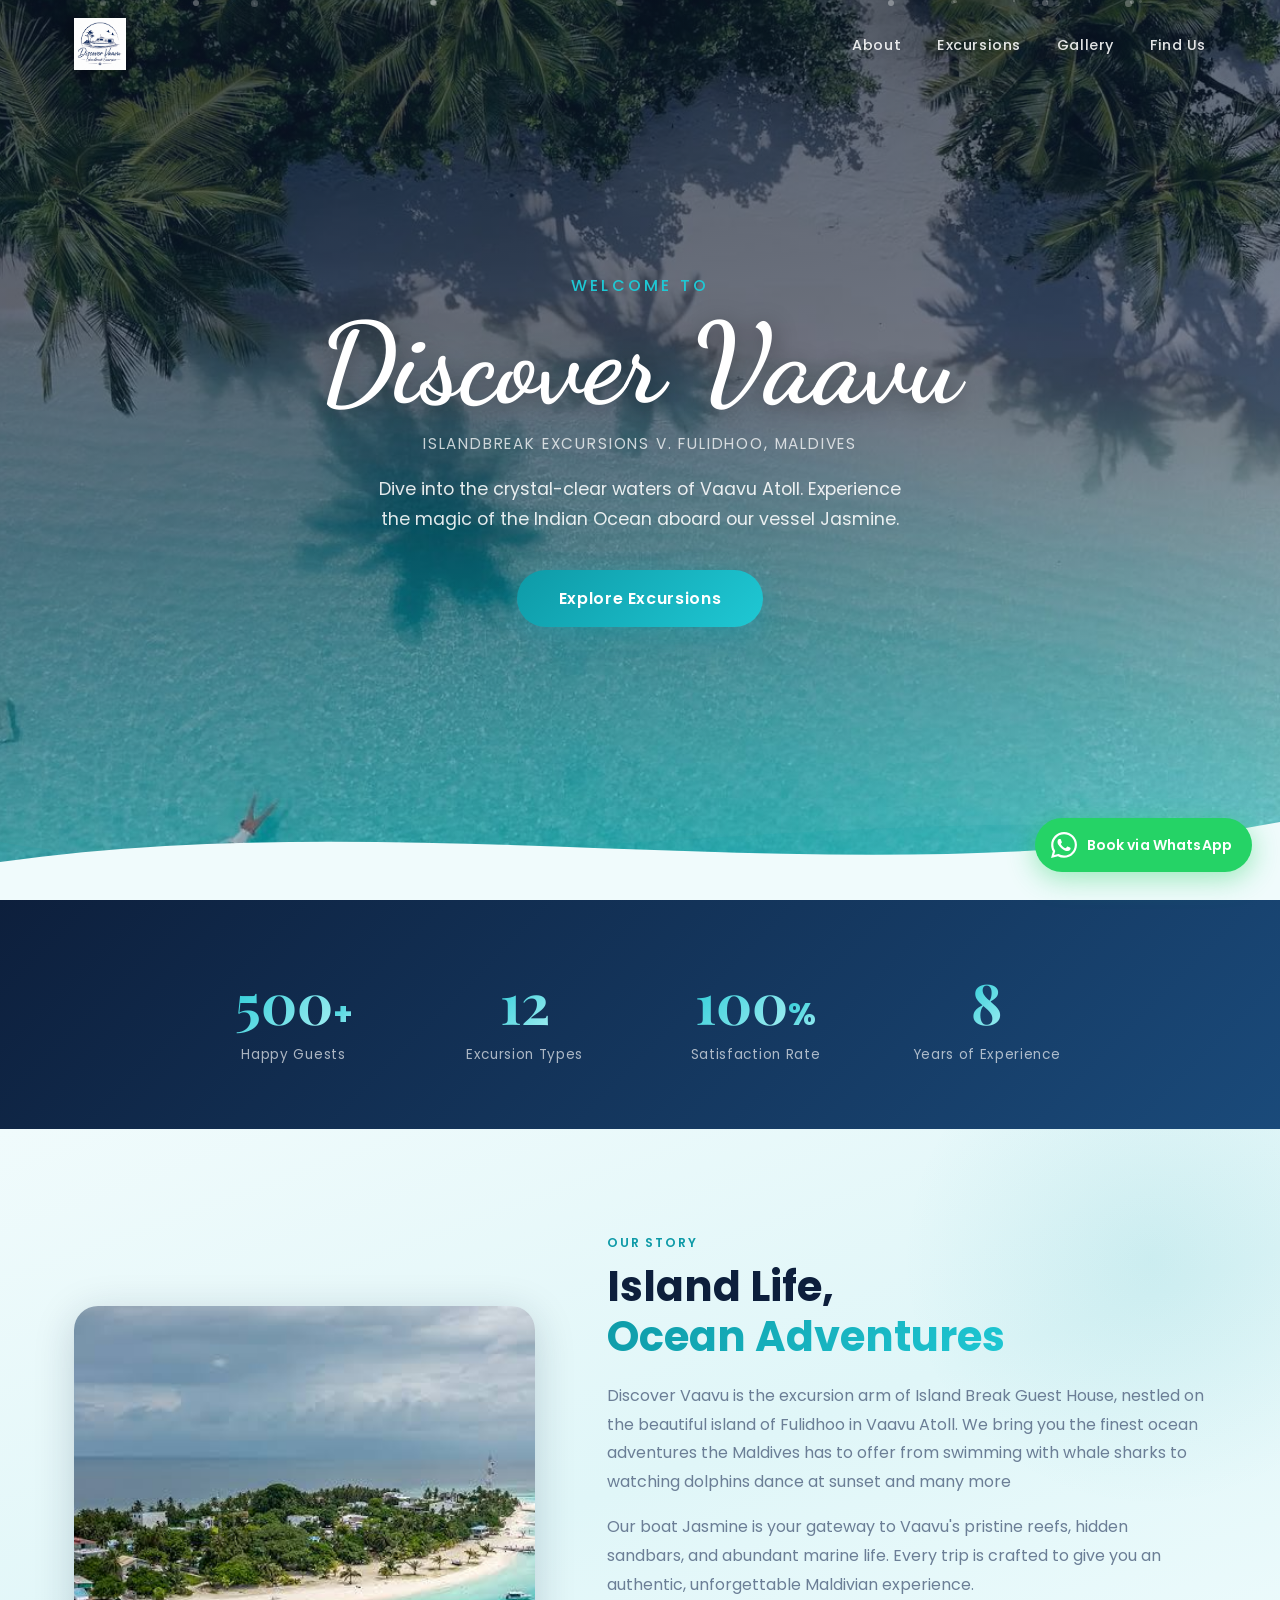
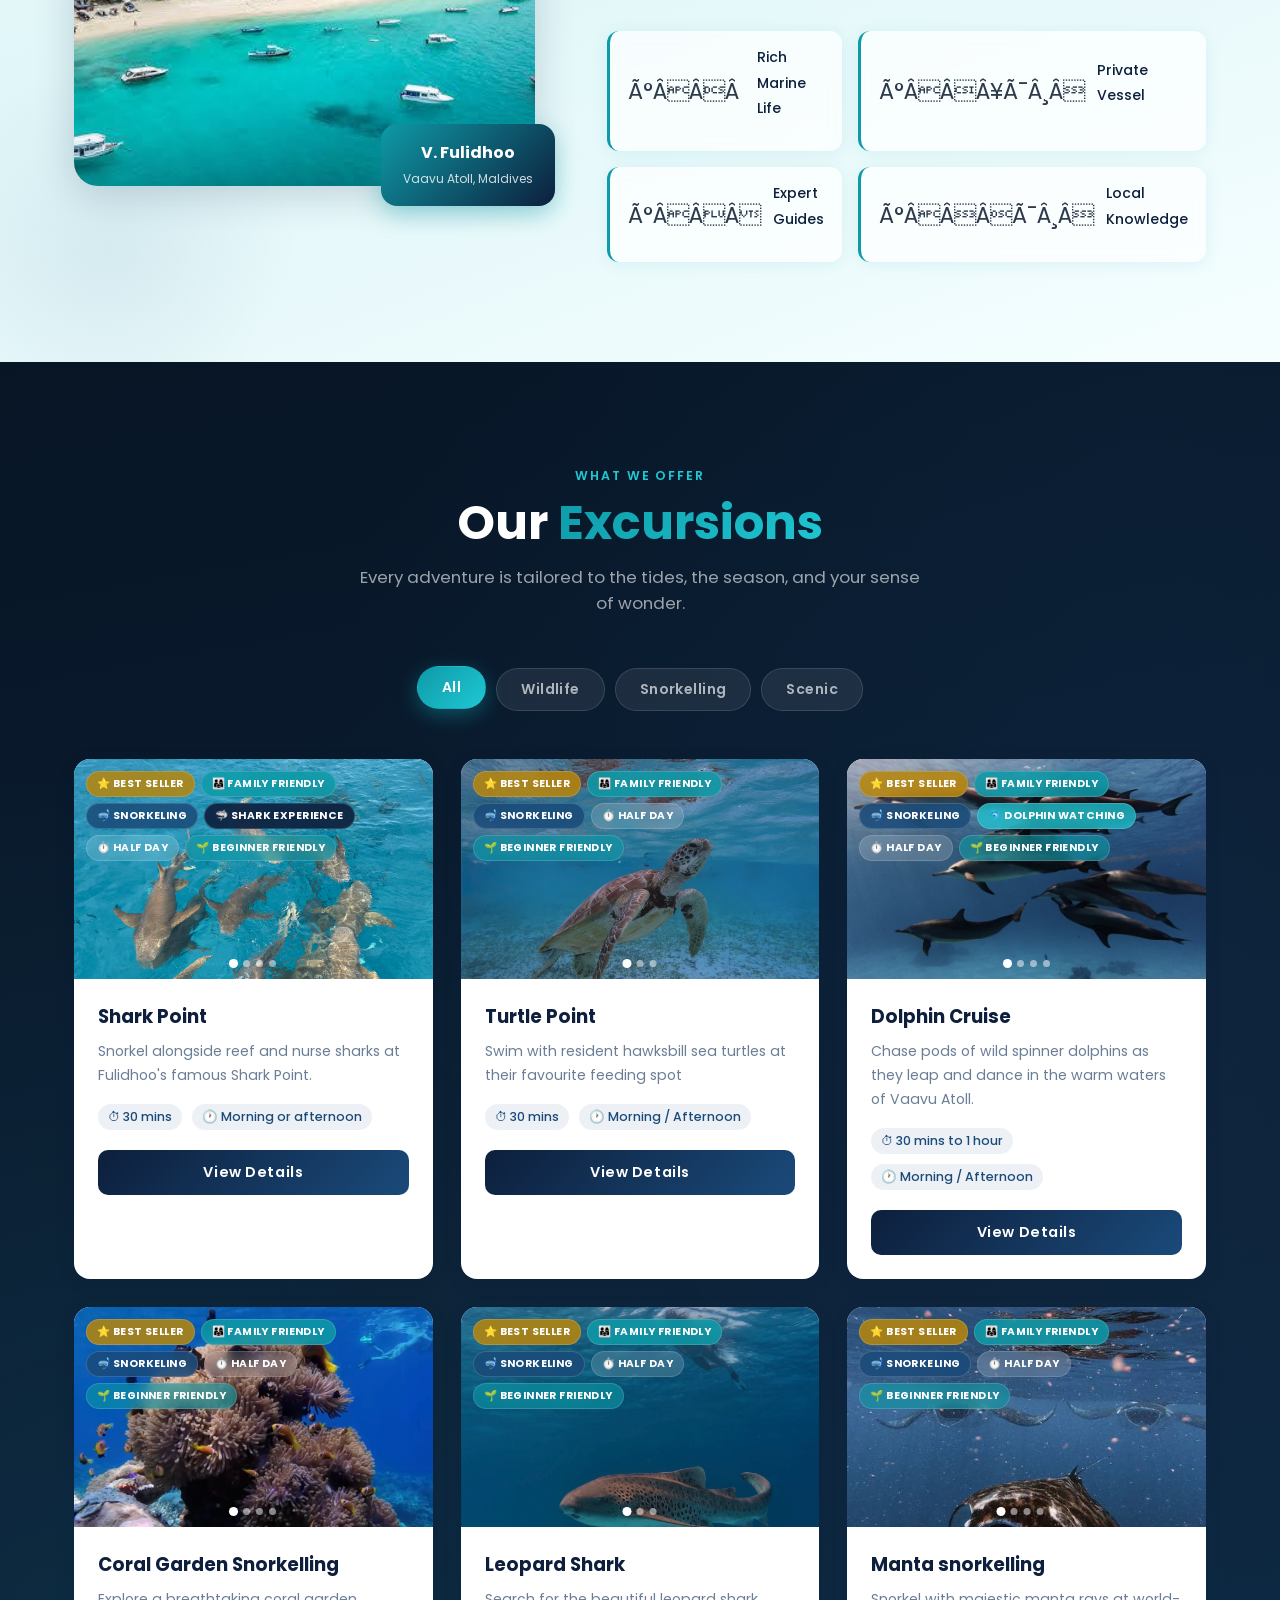
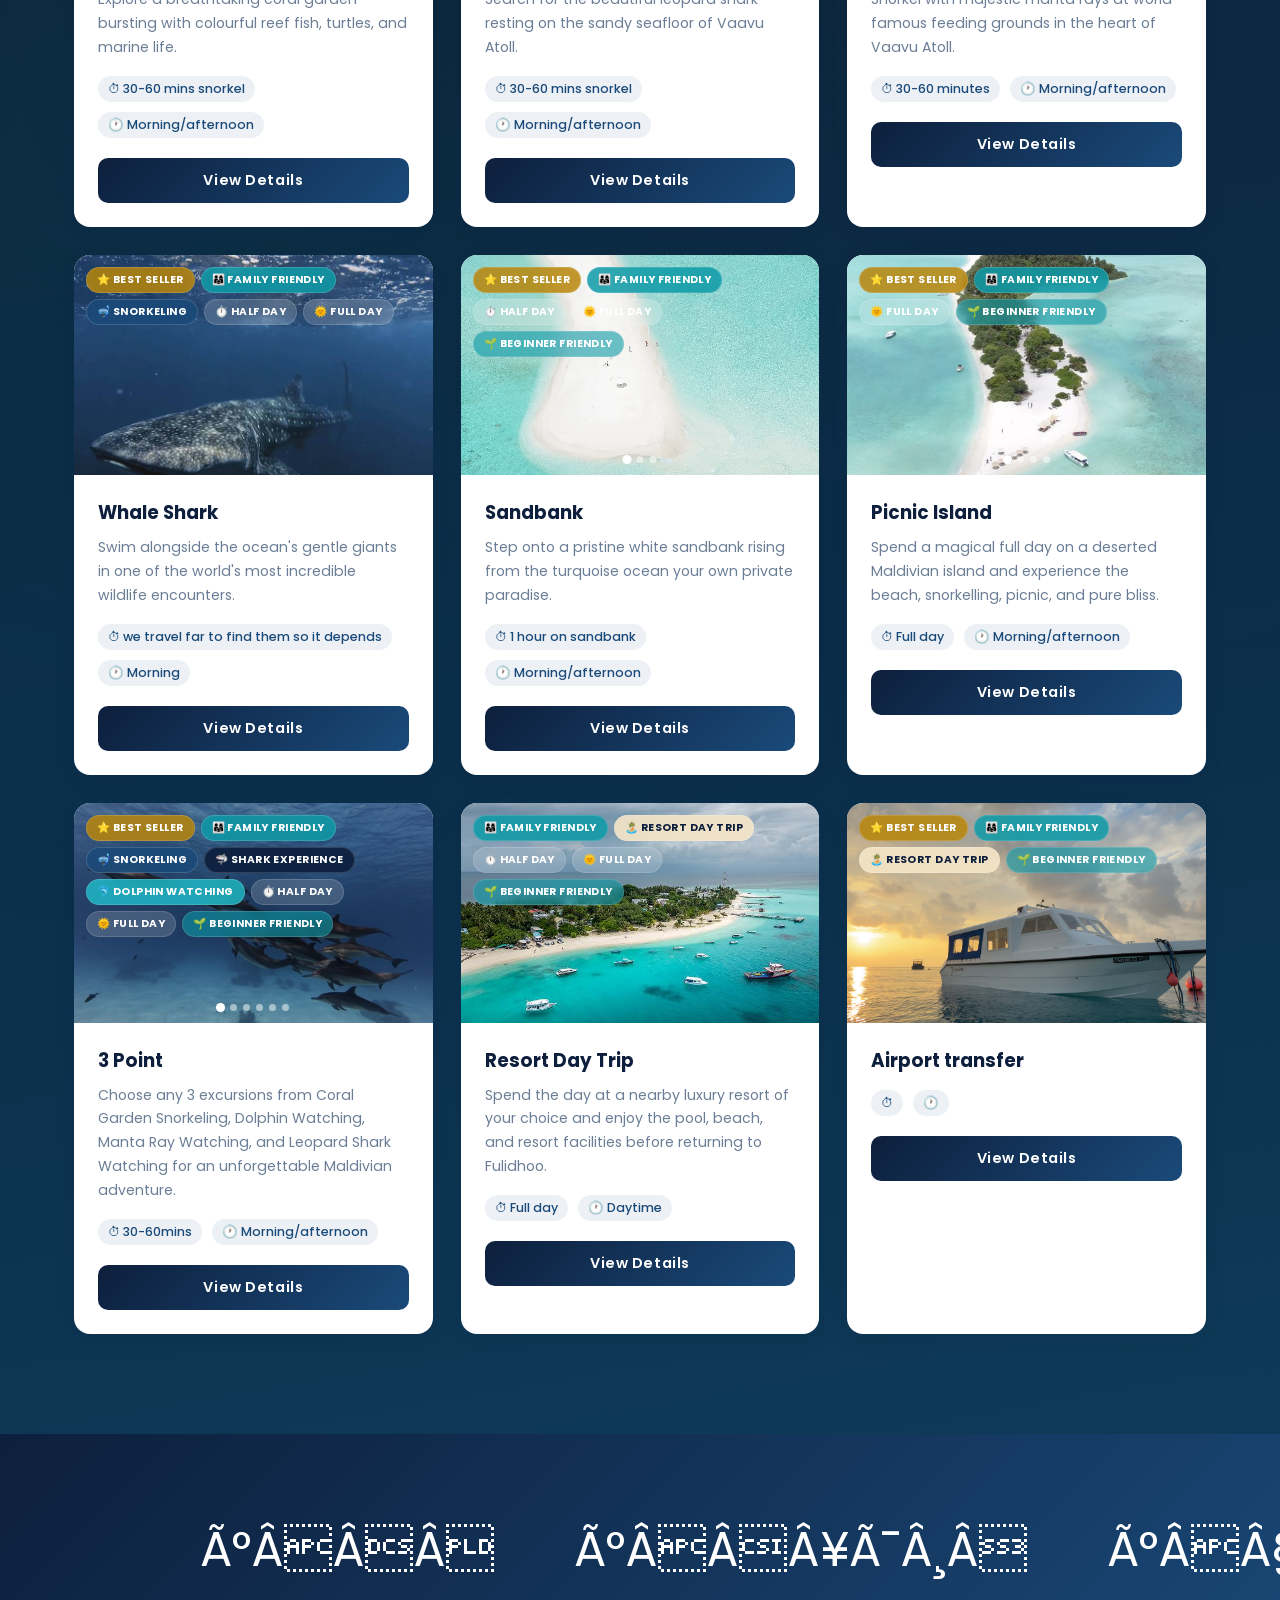
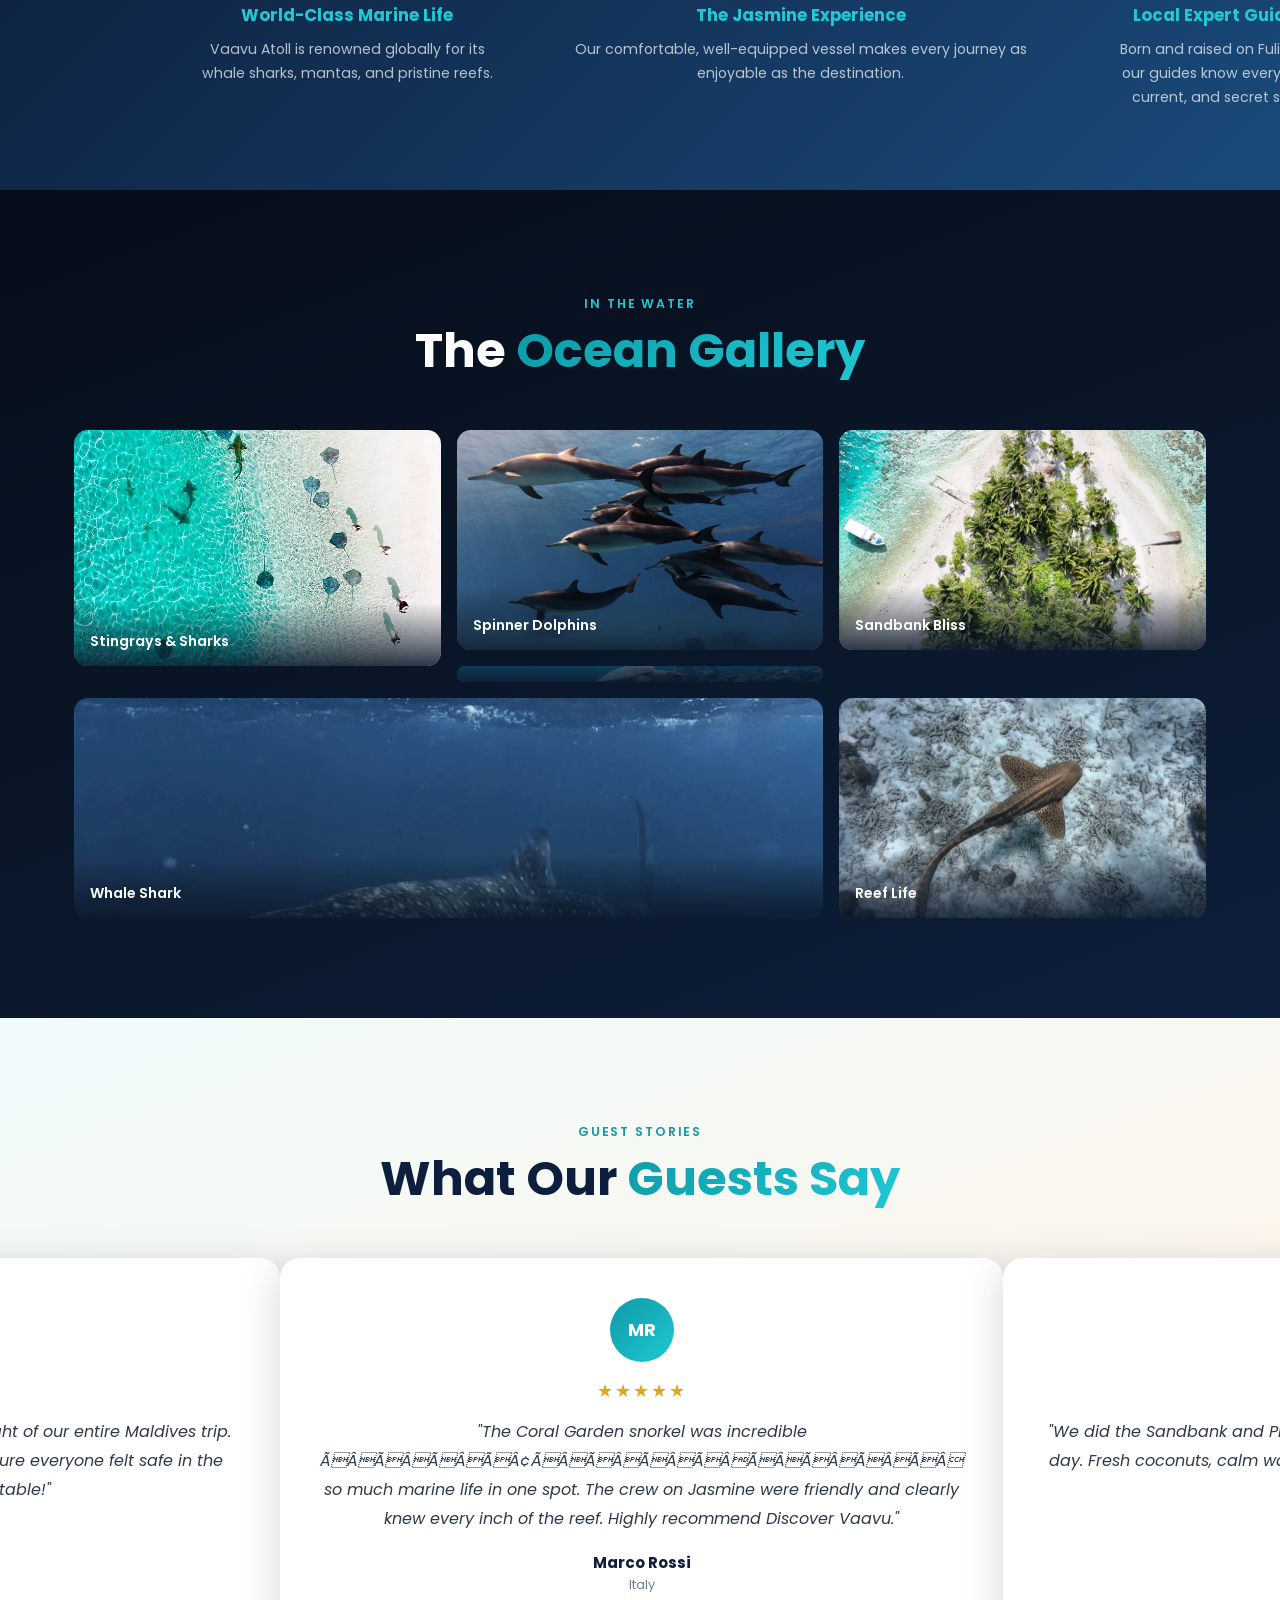
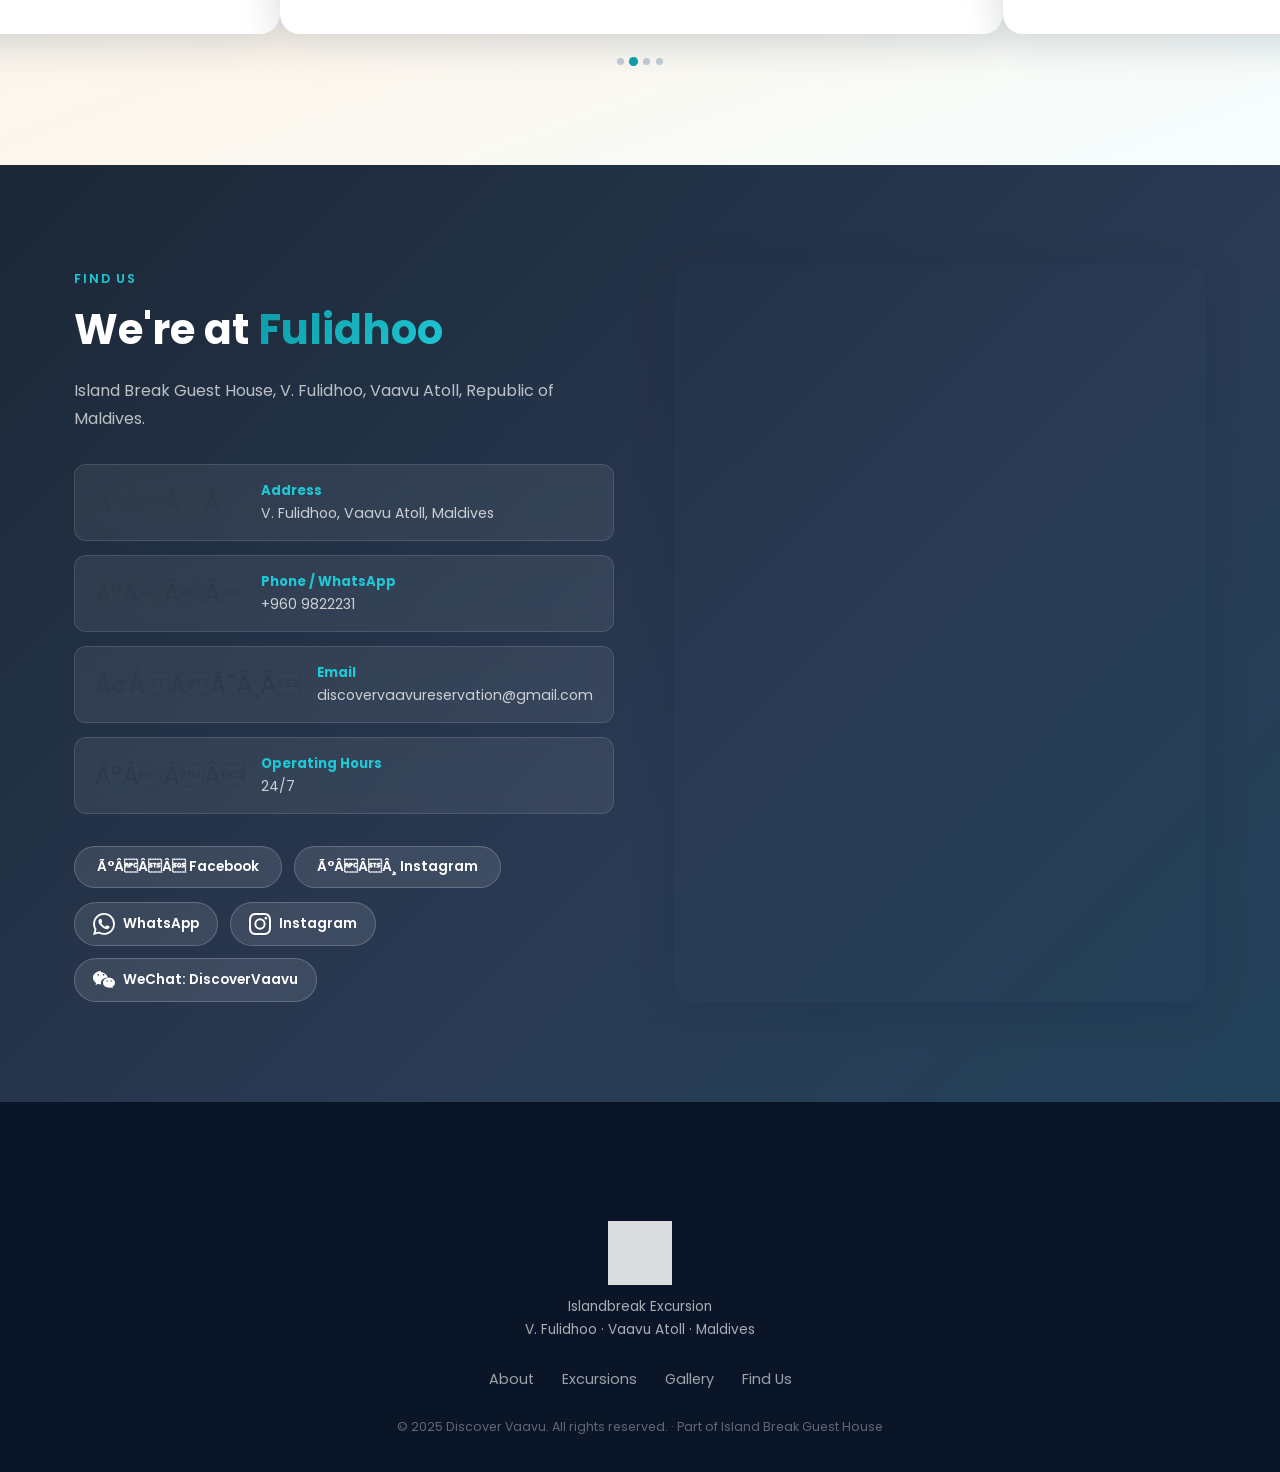
==== commit 78ebc036: "Make the Ocean Gallery section admin-editable The gallery-masonry grid was hardcoded directly in ind" ====
--- a/index.html
+++ b/index.html
@@ -249,14 +249,7 @@
       <span class="section-label">In the Water</span>
       <h2>The <span class="gradient-text">Ocean Gallery</span></h2>
     </div>
-    <div class="gallery-masonry">
-      <div class="gal-item tall" data-reveal><div class="gal-img" style="background-image:url('assets/g1-stingrays.jpg')"></div><div class="gal-label">Stingrays & Sharks</div></div>
-      <div class="gal-item"      data-reveal><div class="gal-img" style="background-image:url('assets/g2-dolphins.jpg')"></div><div class="gal-label">Spinner Dolphins</div></div>
-      <div class="gal-item"      data-reveal><div class="gal-img" style="background-image:url('assets/g3-sandbank.jpg')"></div><div class="gal-label">Sandbank Bliss</div></div>
-      <div class="gal-item tall" data-reveal><div class="gal-img" style="background-image:url('assets/g4-turtle.jpg')"></div><div class="gal-label">Sea Turtle</div></div>
-      <div class="gal-item wide" data-reveal><div class="gal-img" style="background-image:url('assets/g5-whaleshark.png')"></div><div class="gal-label">Whale Shark</div></div>
-      <div class="gal-item"      data-reveal><div class="gal-img" style="background-image:url('assets/g6-reef.jpg')"></div><div class="gal-label">Reef Life</div></div>
-    </div>
+    <div class="gallery-masonry" id="galleryMasonry"></div>
   </div>
 </section>
 
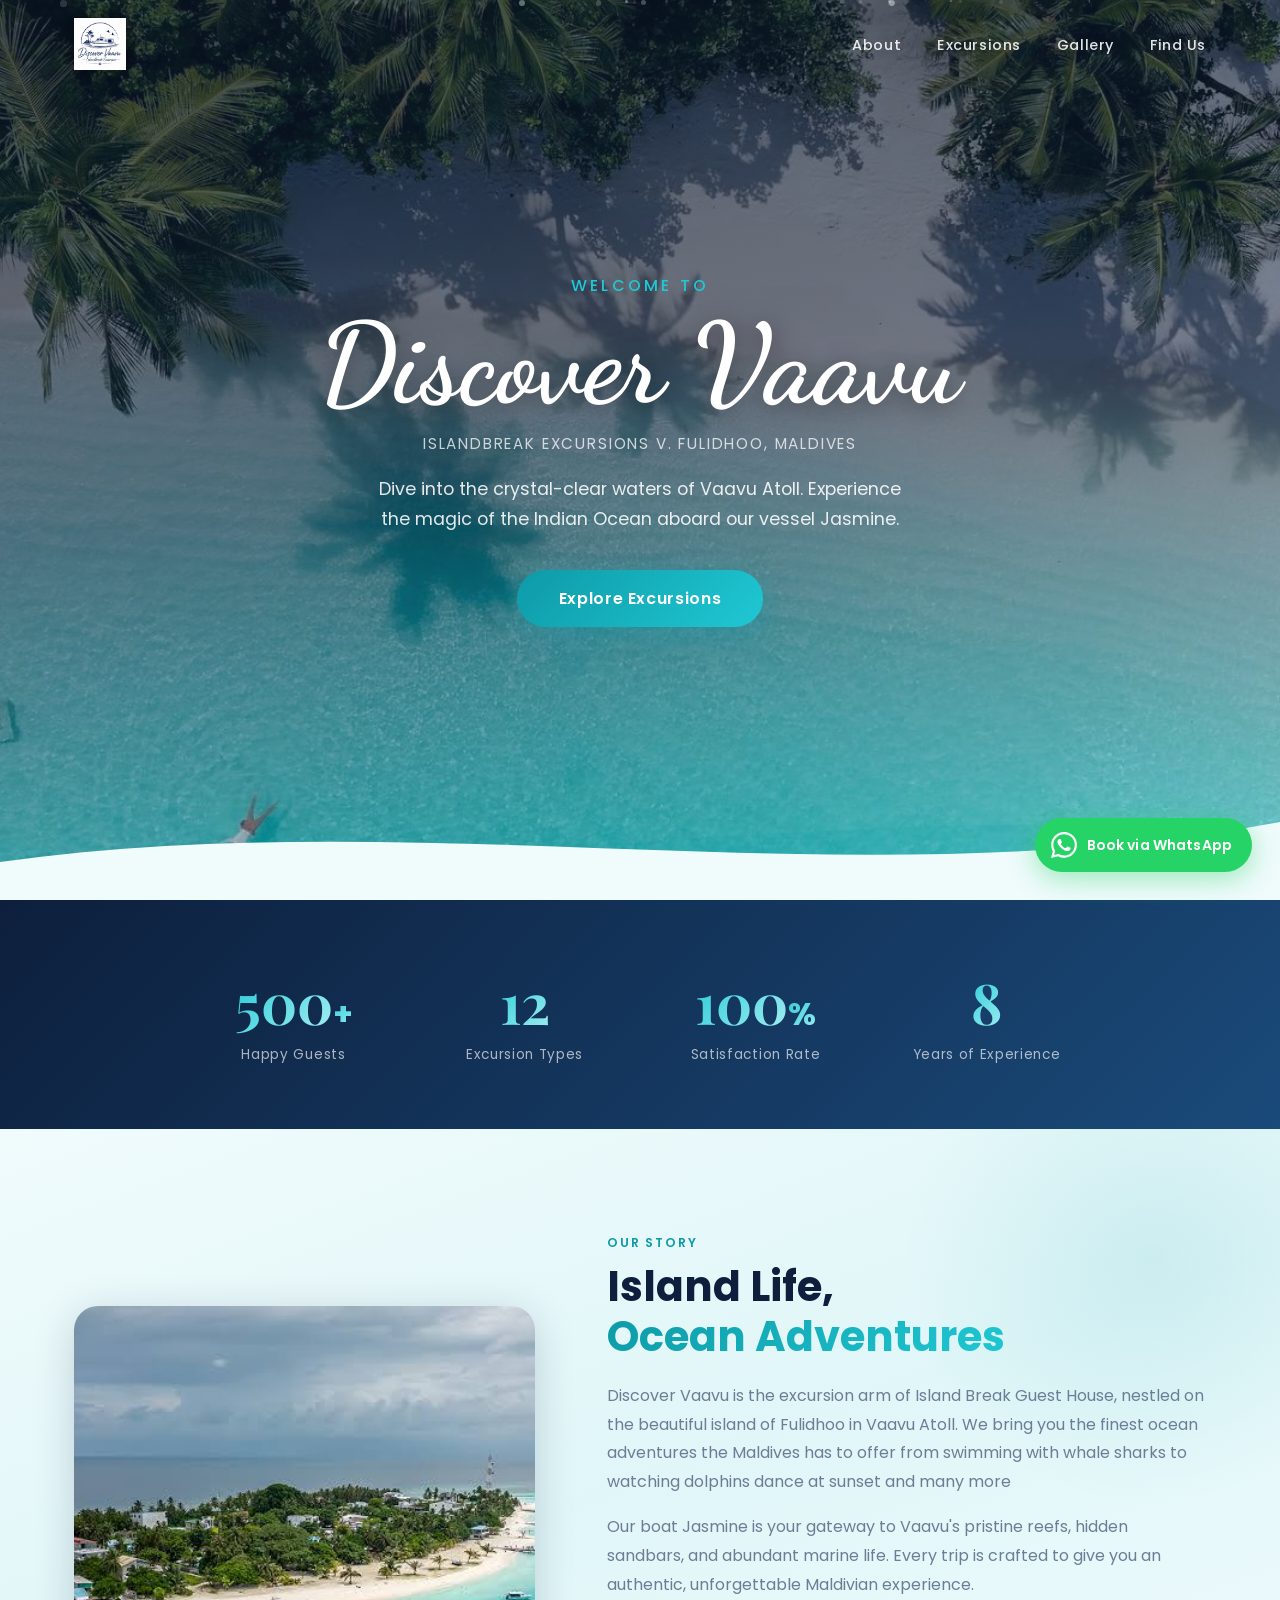
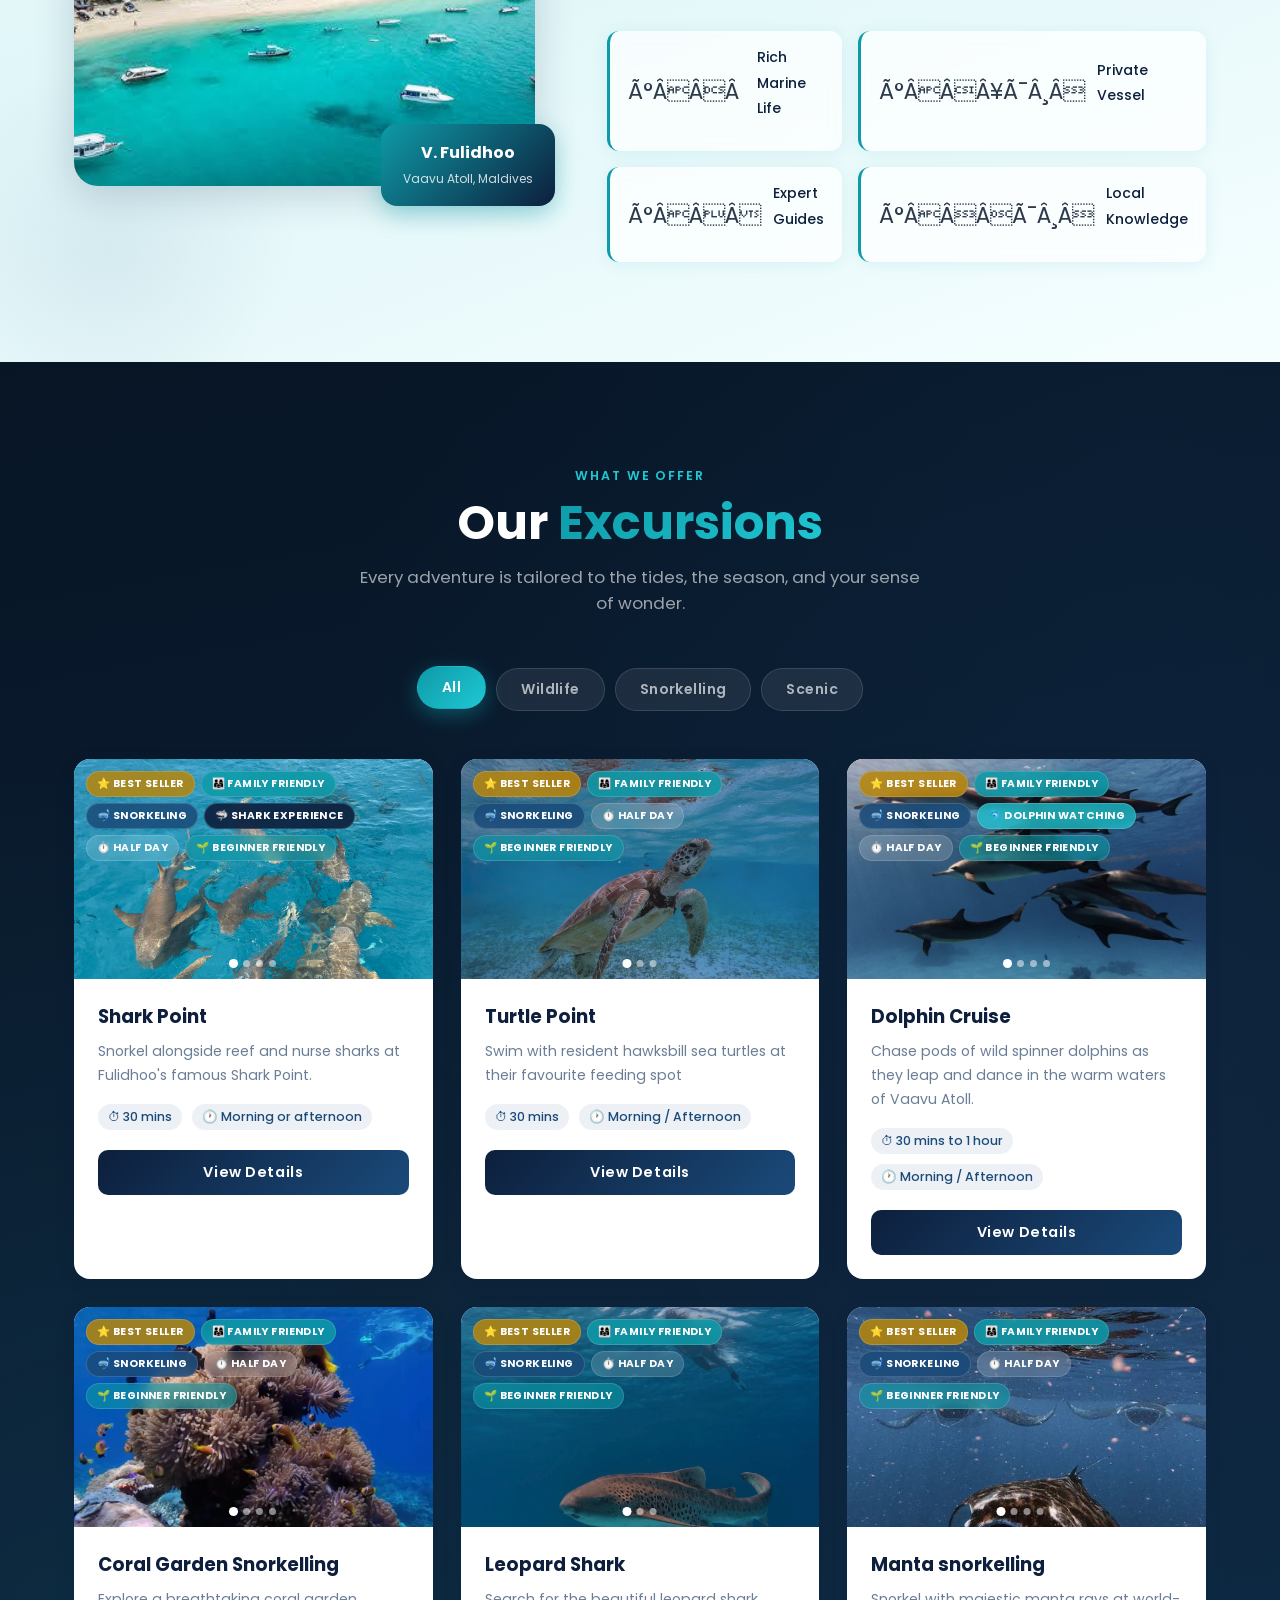
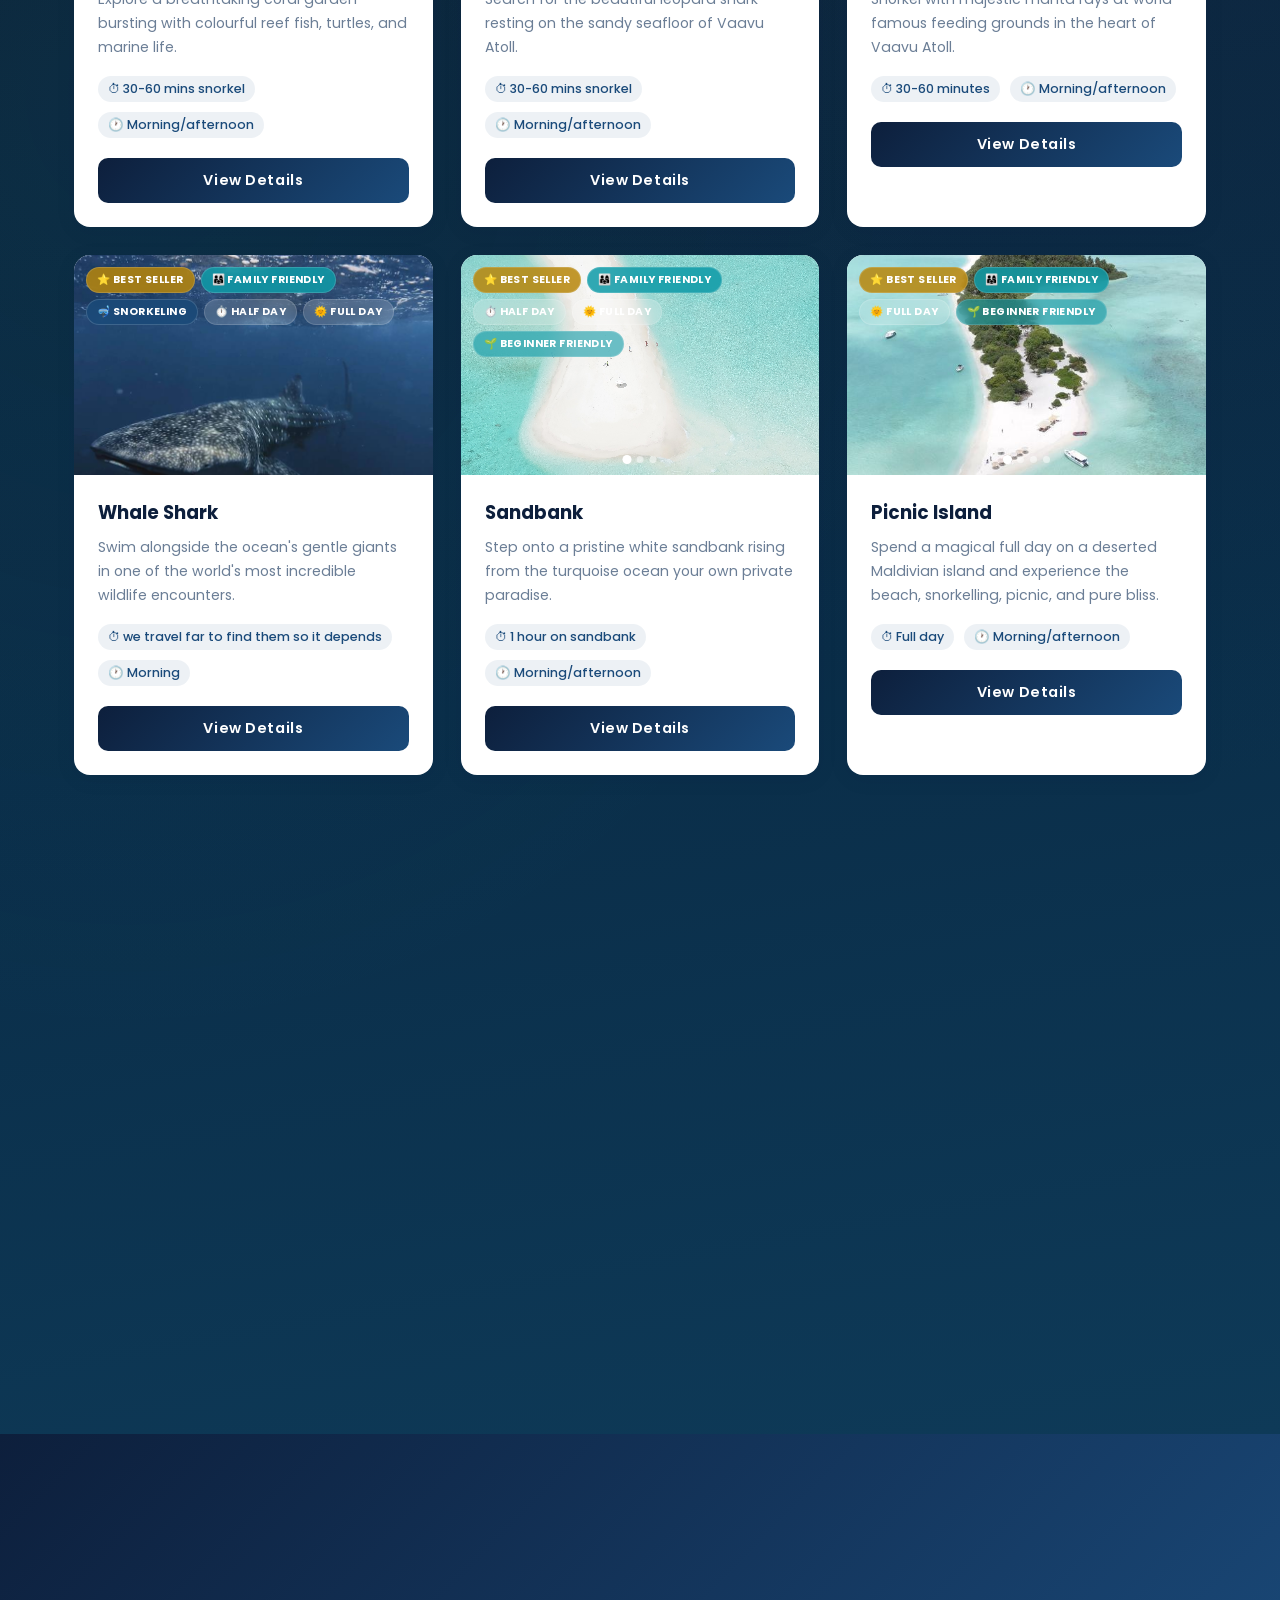
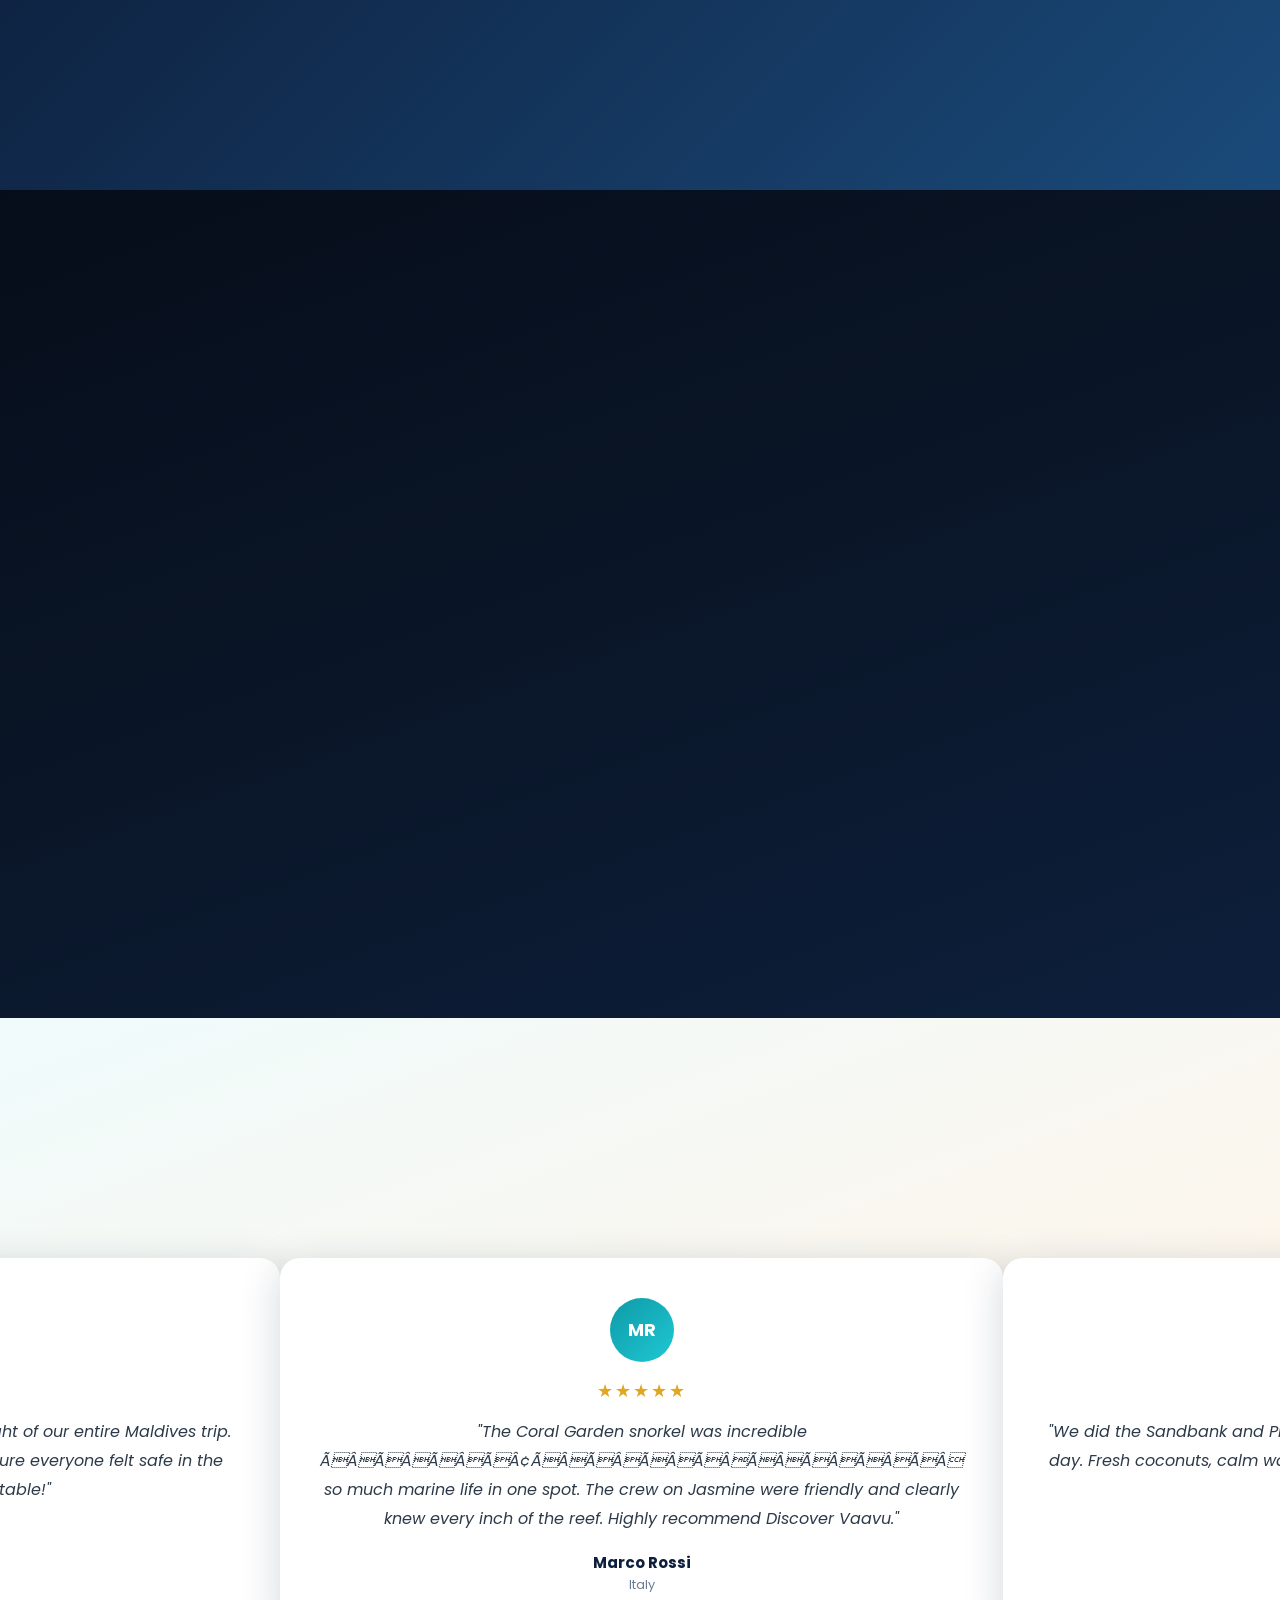
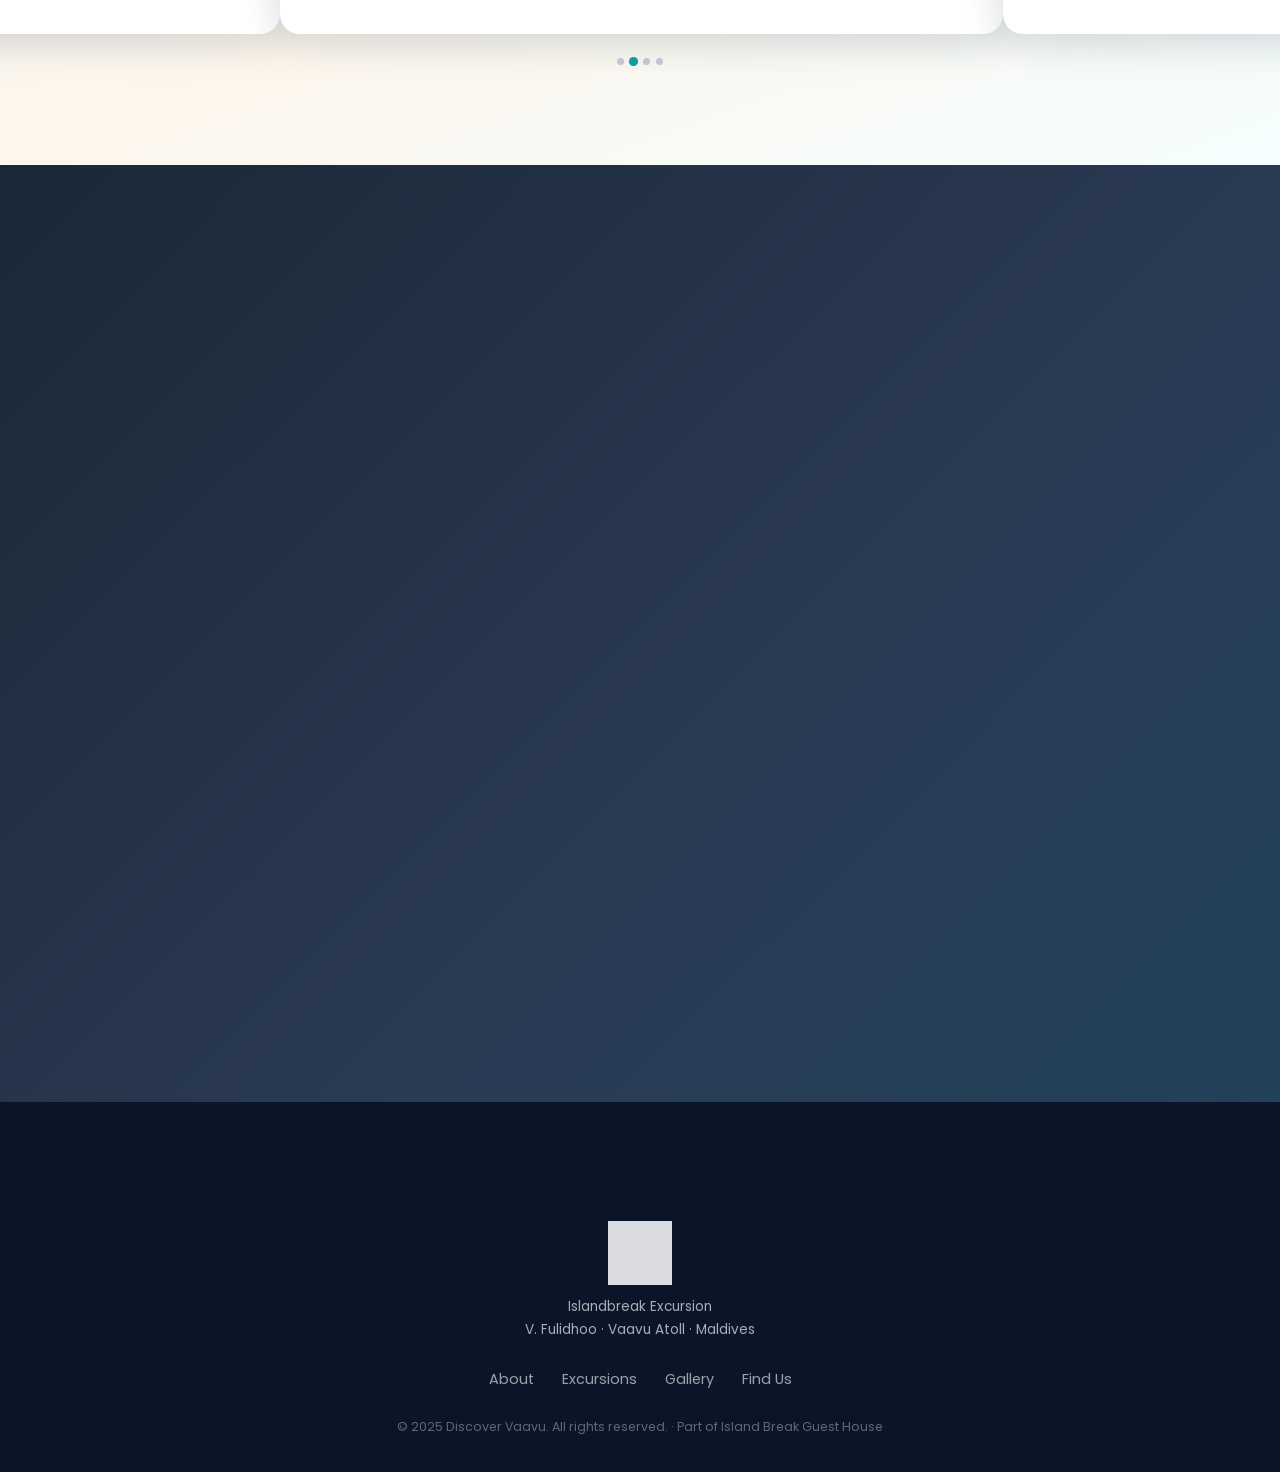
==== commit 1e004918: "Add a favicon The site had no favicon at all, so browser tabs, bookmarks, and iOS "Add to Home Scree" ====
--- a/index.html
+++ b/index.html
@@ -59,6 +59,12 @@
     gtag('config', 'G-ZV0CFQ08H0');
   </script>
 
+  <!-- Favicon -->
+  <link rel="icon" type="image/x-icon" href="assets/favicon.ico" />
+  <link rel="icon" type="image/png" sizes="32x32" href="assets/favicon-32x32.png" />
+  <link rel="icon" type="image/png" sizes="16x16" href="assets/favicon-16x16.png" />
+  <link rel="apple-touch-icon" sizes="180x180" href="assets/apple-touch-icon.png" />
+
   <!-- Performance: resource hints -->
   <link rel="preconnect" href="https://fonts.googleapis.com" />
   <link rel="preconnect" href="https://fonts.gstatic.com" crossorigin />
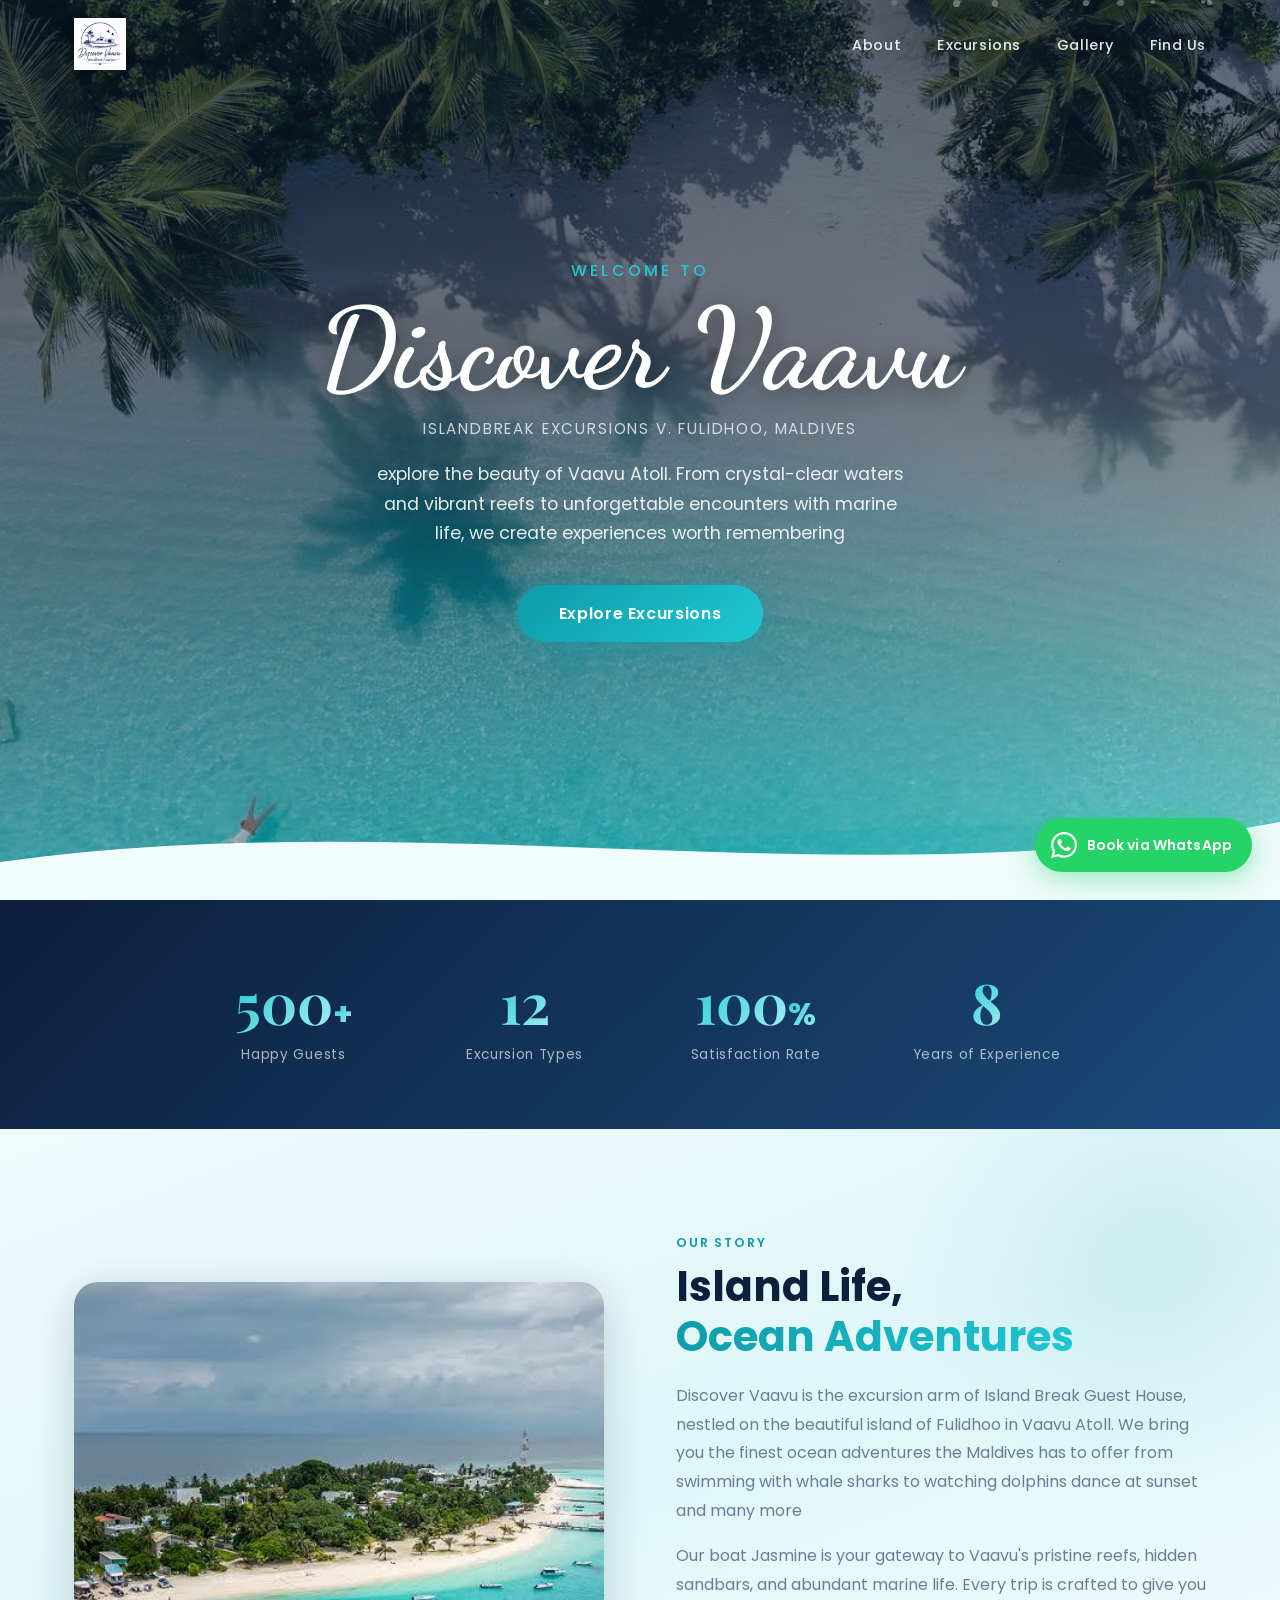
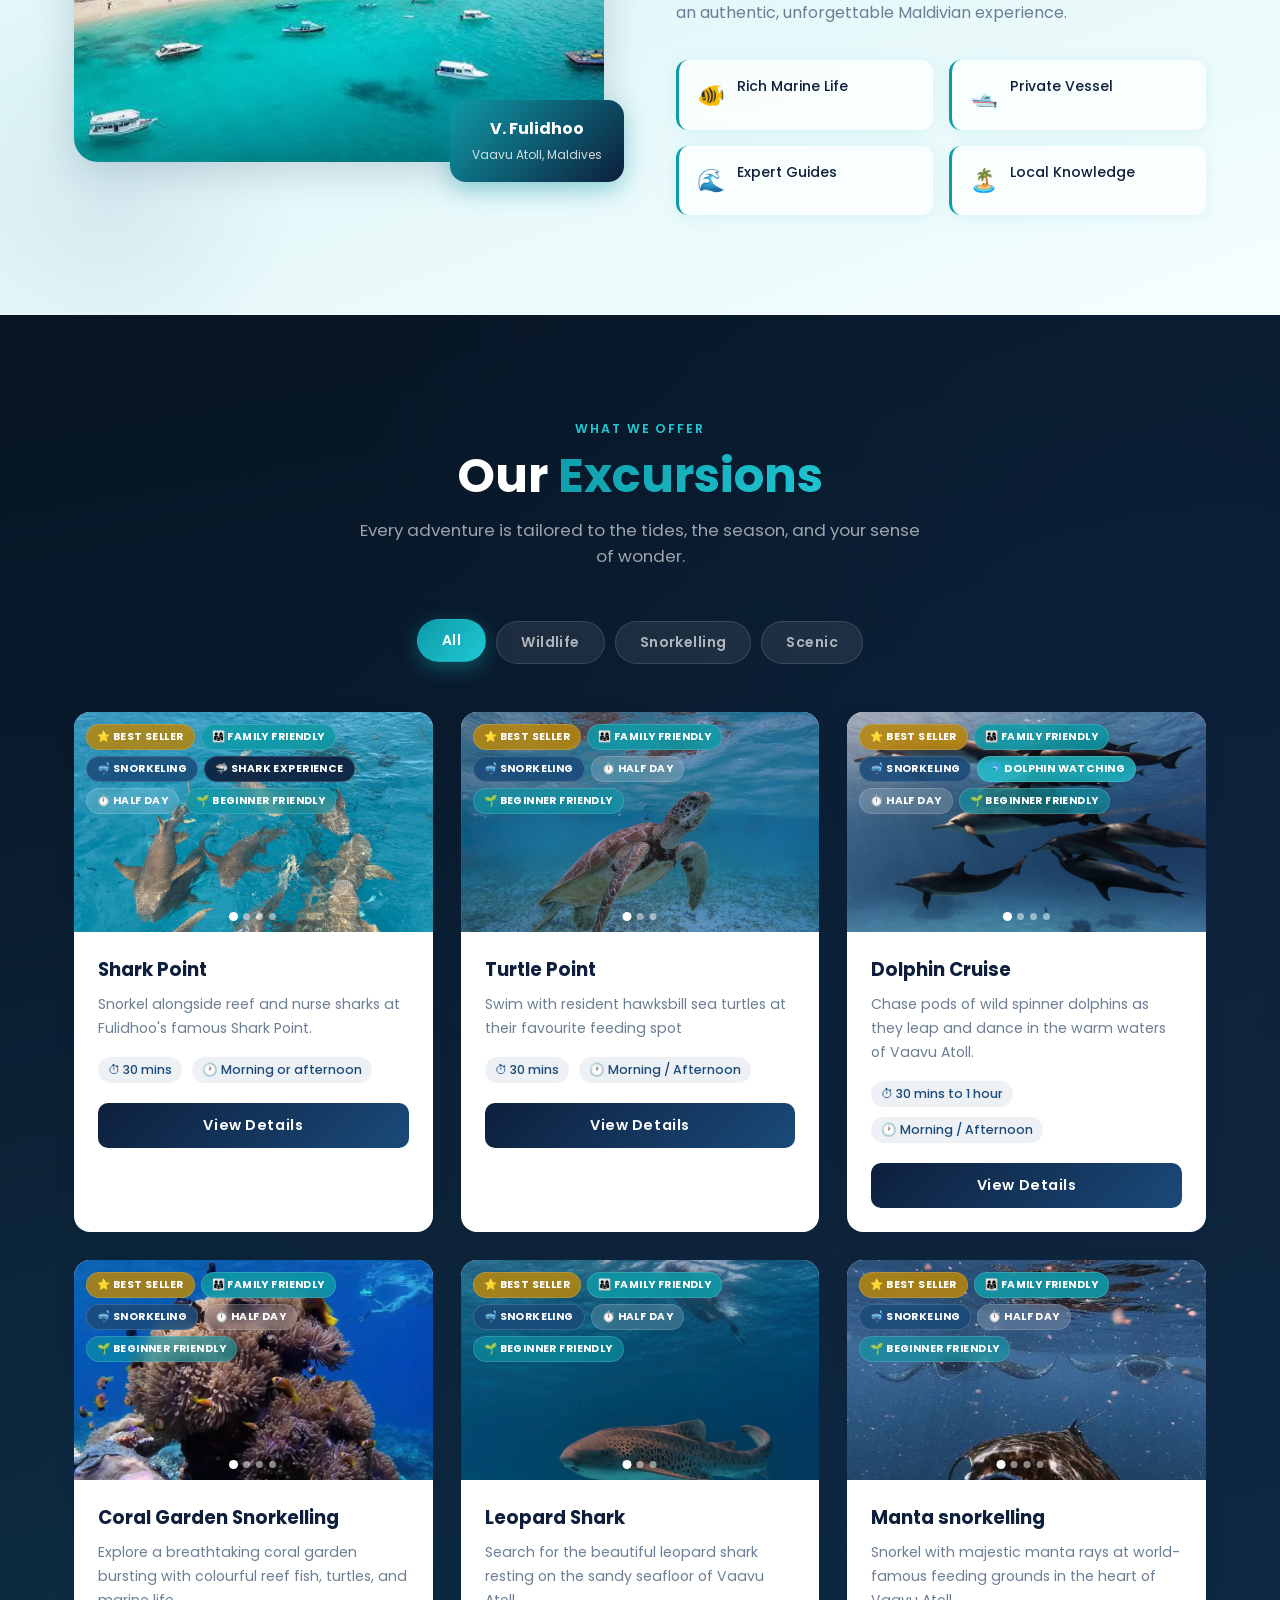
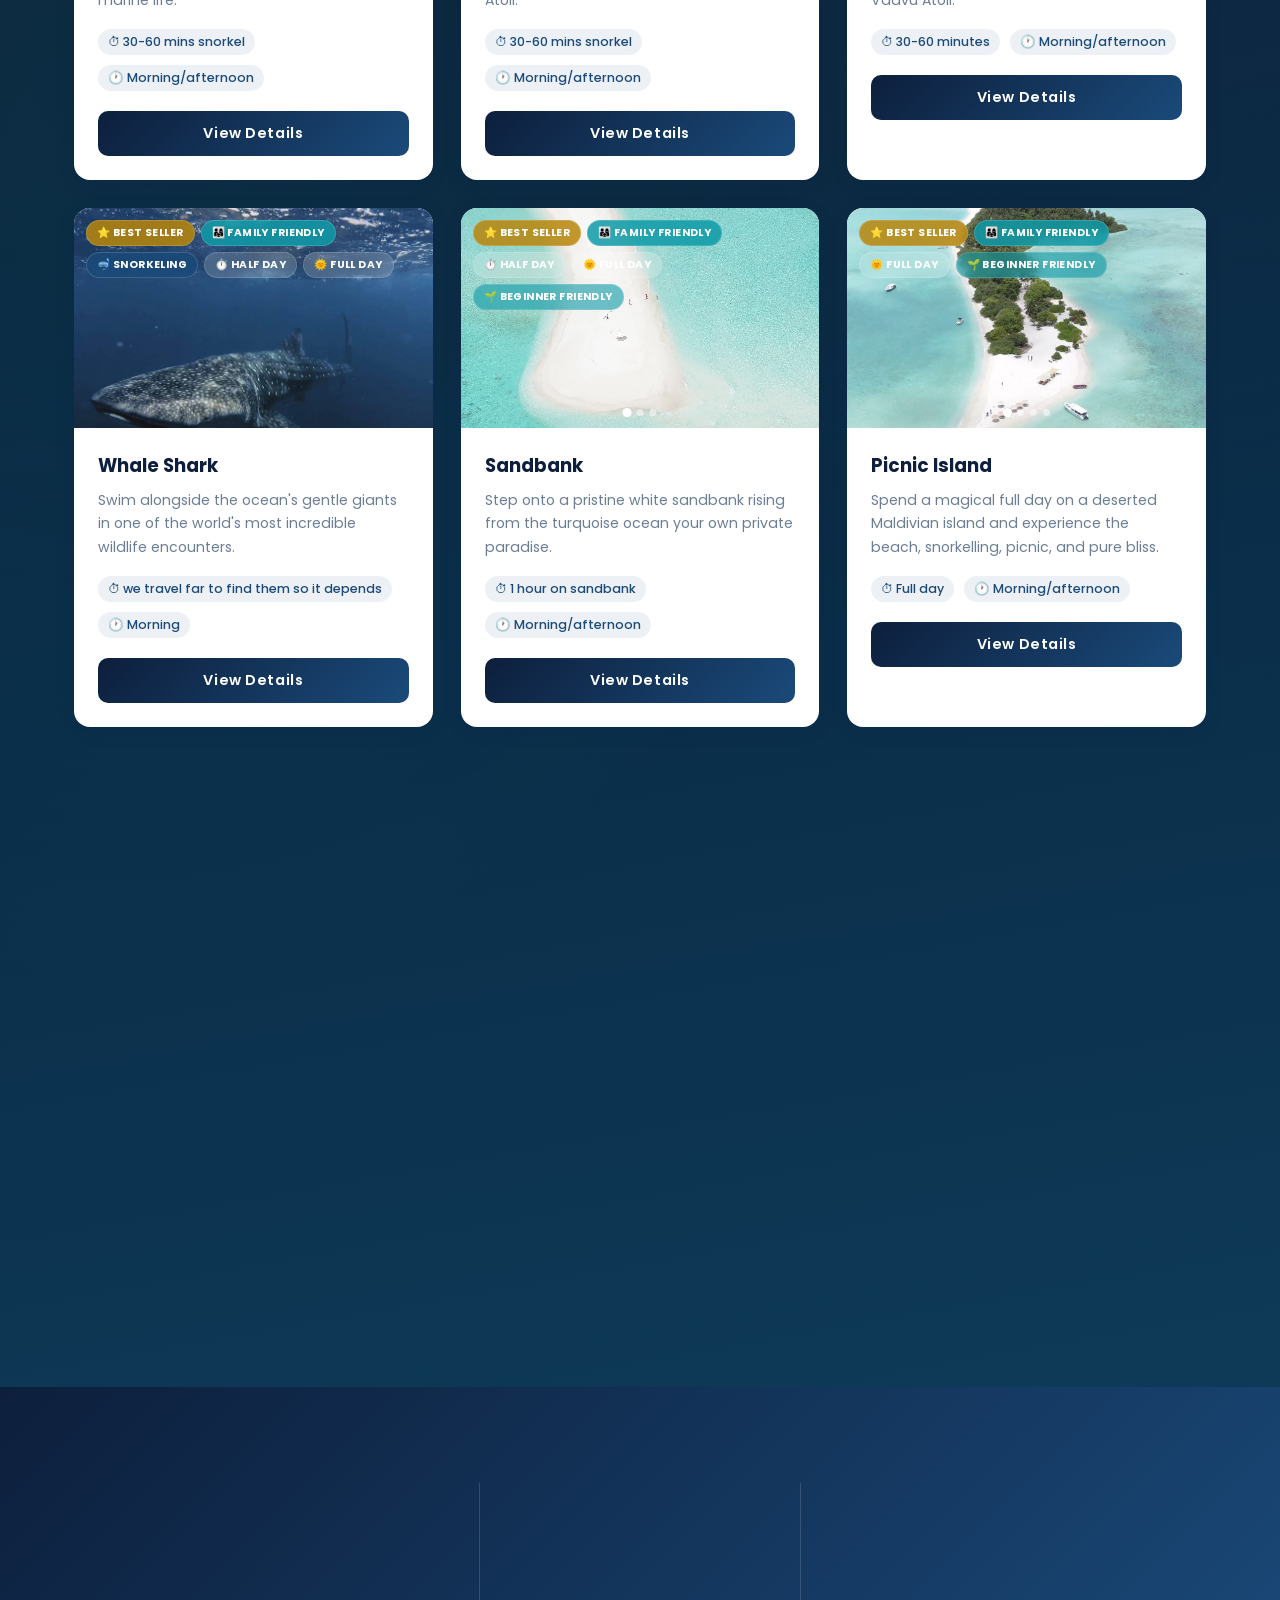
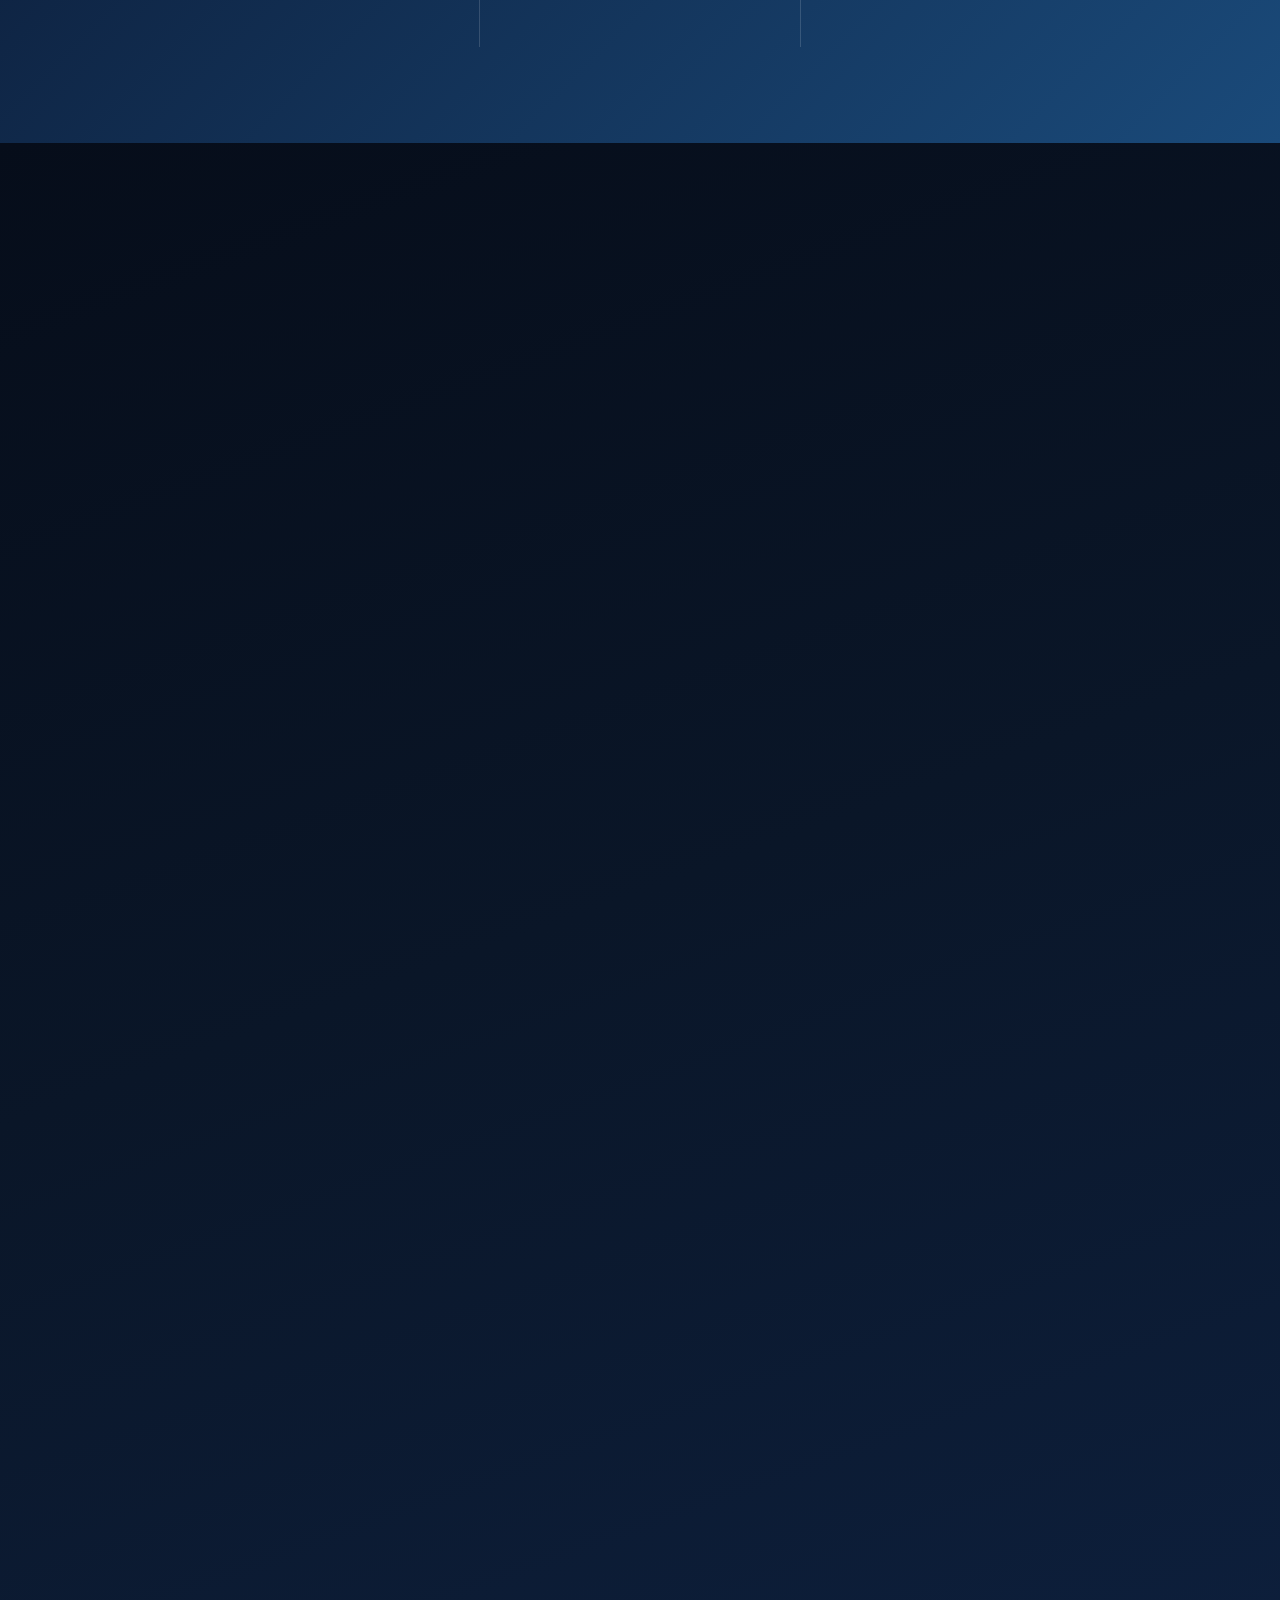
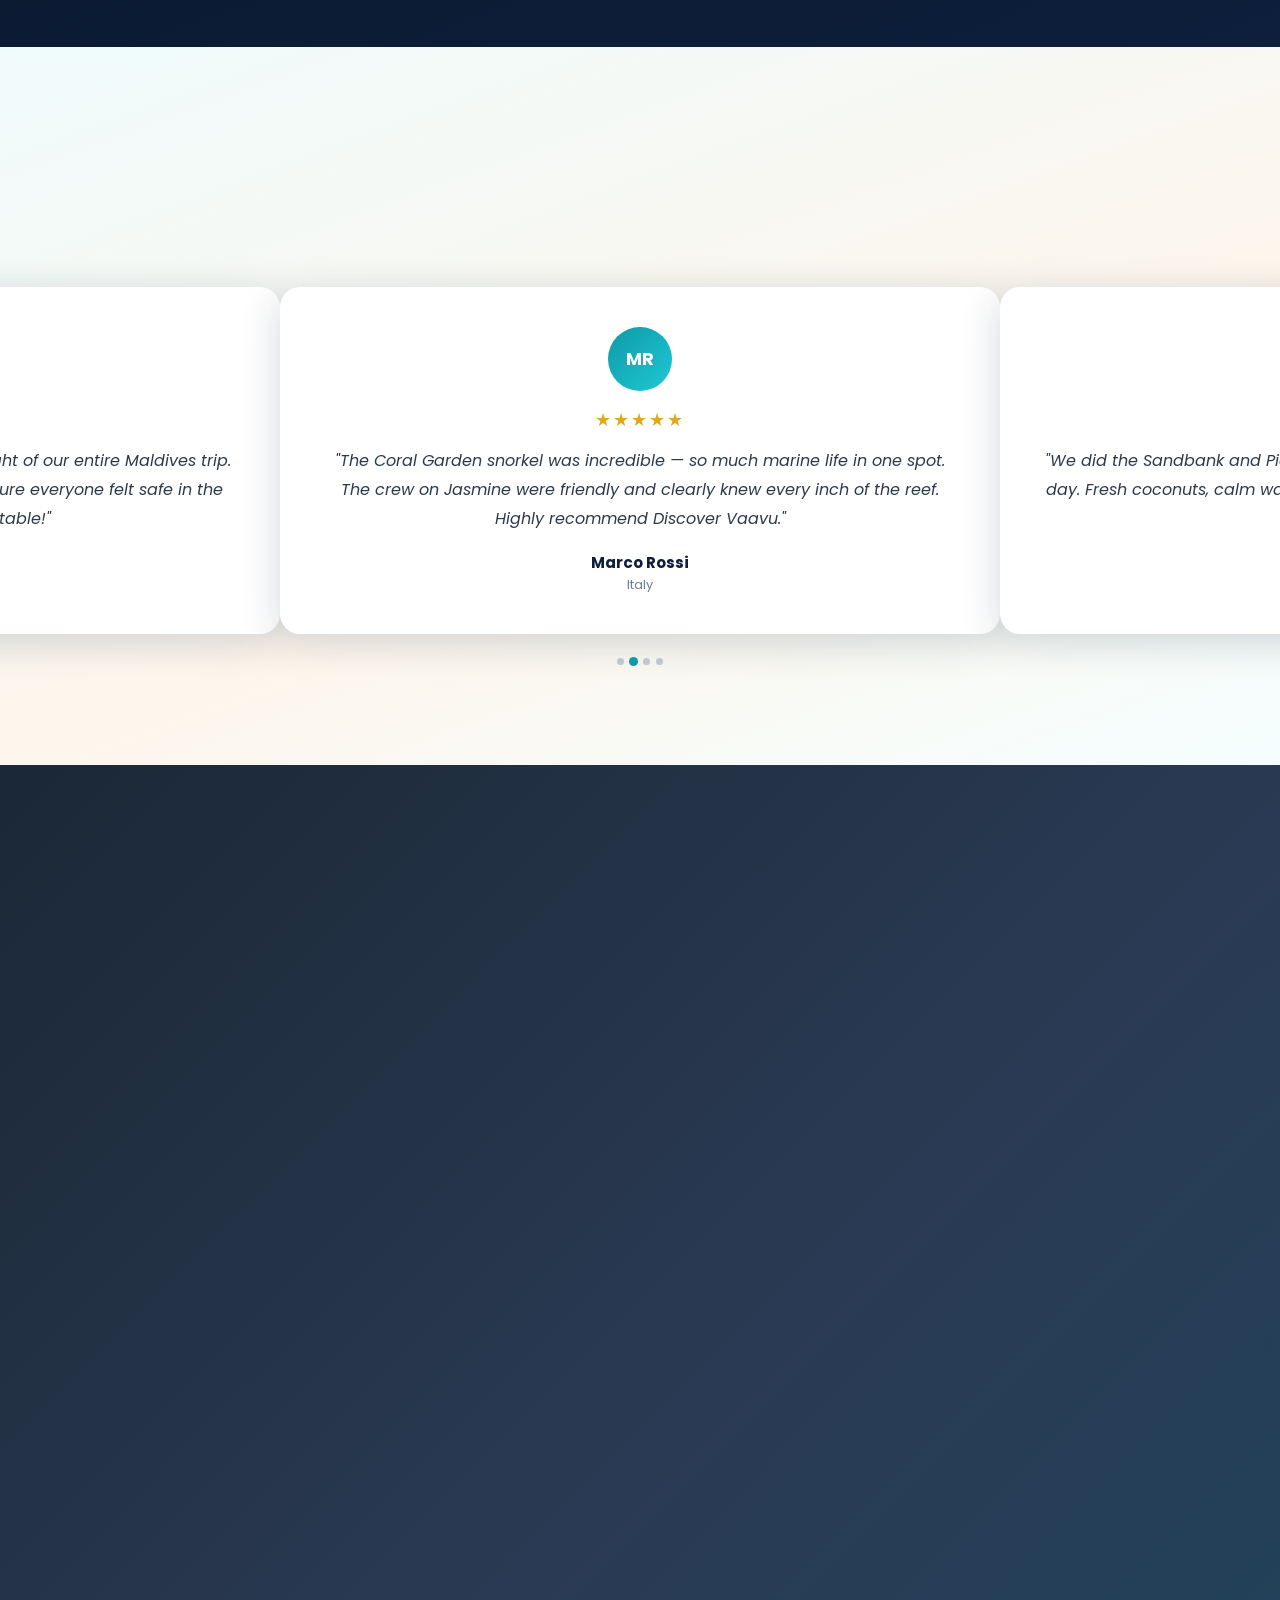
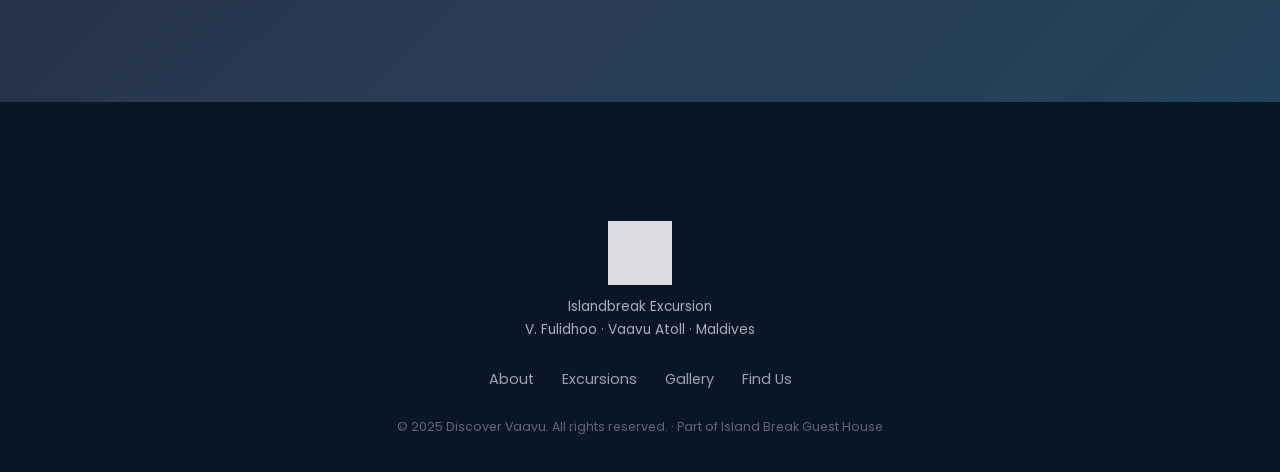
==== commit 60b478e0: "Fix UTF-8 mojibake corrupting emoji and special characters site-wide The admin panel decoded GitHub'" ====
--- a/index.html
+++ b/index.html
@@ -3,10 +3,10 @@
 <head>
   <meta charset="UTF-8" />
   <meta name="viewport" content="width=device-width, initial-scale=1.0" />
-  <title>Discover Vaavu Ã¢ÂÂ Islandbreak Excursion | Maldives Ocean Adventures</title>
+  <title>Discover Vaavu – Islandbreak Excursion | Maldives Ocean Adventures</title>
 
   <!-- SEO -->
-  <meta name="description" content="Discover Vaavu Ã¢ÂÂ Islandbreak Excursion in V. Fulidhoo, Vaavu Atoll, Maldives. Swim with whale sharks, manta rays, dolphins and sea turtles. Unforgettable Maldives ocean adventures." />
+  <meta name="description" content="Discover Vaavu – Islandbreak Excursion in V. Fulidhoo, Vaavu Atoll, Maldives. Swim with whale sharks, manta rays, dolphins and sea turtles. Unforgettable Maldives ocean adventures." />
   <meta name="keywords" content="Maldives excursion, Fulidhoo, Vaavu Atoll, whale shark Maldives, manta ray, dolphin cruise, snorkelling Maldives, sandbank trip, Island Break Guest House, Discover Vaavu" />
   <meta name="robots" content="index, follow" />
   <link rel="canonical" href="https://discovervaavu.com/" />
@@ -14,14 +14,14 @@
   <!-- Open Graph (Facebook / WhatsApp previews) -->
   <meta property="og:type"        content="website" />
   <meta property="og:url"         content="https://discovervaavu.com/" />
-  <meta property="og:title"       content="Discover Vaavu Ã¢ÂÂ Islandbreak Excursion | Maldives" />
+  <meta property="og:title"       content="Discover Vaavu – Islandbreak Excursion | Maldives" />
   <meta property="og:description" content="Swim with whale sharks, manta rays & dolphins in Vaavu Atoll. Unforgettable ocean adventures from Fulidhoo island, Maldives." />
   <meta property="og:image"       content="https://discovervaavu.com/assets/hero-bg.jpg" />
   <meta property="og:site_name"   content="Discover Vaavu" />
 
   <!-- Twitter Card -->
   <meta name="twitter:card"        content="summary_large_image" />
-  <meta name="twitter:title"       content="Discover Vaavu Ã¢ÂÂ Islandbreak Excursion | Maldives" />
+  <meta name="twitter:title"       content="Discover Vaavu – Islandbreak Excursion | Maldives" />
   <meta name="twitter:description" content="Swim with whale sharks, manta rays & dolphins in Vaavu Atoll, Maldives." />
   <meta name="twitter:image"       content="https://discovervaavu.com/assets/hero-bg.jpg" />
 
@@ -30,7 +30,7 @@
   {
     "@context": "https://schema.org",
     "@type": "TouristInformationCenter",
-    "name": "Discover Vaavu Ã¢ÂÂ Islandbreak Excursion",
+    "name": "Discover Vaavu – Islandbreak Excursion",
     "description": "Ocean excursion company based in Fulidhoo, Vaavu Atoll, Maldives. Whale sharks, manta rays, dolphins, snorkelling, sandbank and island trips.",
     "url": "https://discovervaavu.com",
     "telephone": "+9609822231",
@@ -78,7 +78,7 @@
 </head>
 <body>
 
-<!-- Ã¢ÂÂÃ¢ÂÂÃ¢ÂÂÃ¢ÂÂÃ¢ÂÂÃ¢ÂÂÃ¢ÂÂÃ¢ÂÂÃ¢ÂÂÃ¢ÂÂÃ¢ÂÂÃ¢ÂÂÃ¢ÂÂÃ¢ÂÂÃ¢ÂÂÃ¢ÂÂÃ¢ÂÂÃ¢ÂÂÃ¢ÂÂÃ¢ÂÂÃ¢ÂÂÃ¢ÂÂÃ¢ÂÂ NAV Ã¢ÂÂÃ¢ÂÂÃ¢ÂÂÃ¢ÂÂÃ¢ÂÂÃ¢ÂÂÃ¢ÂÂÃ¢ÂÂÃ¢ÂÂÃ¢ÂÂÃ¢ÂÂÃ¢ÂÂÃ¢ÂÂÃ¢ÂÂÃ¢ÂÂÃ¢ÂÂÃ¢ÂÂÃ¢ÂÂÃ¢ÂÂÃ¢ÂÂÃ¢ÂÂÃ¢ÂÂÃ¢ÂÂ -->
+<!-- ═══════════════════════ NAV ═══════════════════════ -->
 <nav id="navbar">
   <div class="nav-inner">
     <a href="#hero" class="nav-logo">
@@ -106,7 +106,7 @@
   </ul>
 </div>
 
-<!-- Ã¢ÂÂÃ¢ÂÂÃ¢ÂÂÃ¢ÂÂÃ¢ÂÂÃ¢ÂÂÃ¢ÂÂÃ¢ÂÂÃ¢ÂÂÃ¢ÂÂÃ¢ÂÂÃ¢ÂÂÃ¢ÂÂÃ¢ÂÂÃ¢ÂÂÃ¢ÂÂÃ¢ÂÂÃ¢ÂÂÃ¢ÂÂÃ¢ÂÂÃ¢ÂÂÃ¢ÂÂÃ¢ÂÂ HERO Ã¢ÂÂÃ¢ÂÂÃ¢ÂÂÃ¢ÂÂÃ¢ÂÂÃ¢ÂÂÃ¢ÂÂÃ¢ÂÂÃ¢ÂÂÃ¢ÂÂÃ¢ÂÂÃ¢ÂÂÃ¢ÂÂÃ¢ÂÂÃ¢ÂÂÃ¢ÂÂÃ¢ÂÂÃ¢ÂÂÃ¢ÂÂÃ¢ÂÂÃ¢ÂÂÃ¢ÂÂÃ¢ÂÂ -->
+<!-- ═══════════════════════ HERO ═══════════════════════ -->
 <section id="hero">
   <div class="hero-bg"></div>
   <div class="hero-overlay"></div>
@@ -130,7 +130,7 @@
   </div>
 </section>
 
-<!-- Ã¢ÂÂÃ¢ÂÂÃ¢ÂÂÃ¢ÂÂÃ¢ÂÂÃ¢ÂÂÃ¢ÂÂÃ¢ÂÂÃ¢ÂÂÃ¢ÂÂÃ¢ÂÂÃ¢ÂÂÃ¢ÂÂÃ¢ÂÂÃ¢ÂÂÃ¢ÂÂÃ¢ÂÂÃ¢ÂÂÃ¢ÂÂÃ¢ÂÂÃ¢ÂÂÃ¢ÂÂÃ¢ÂÂ STATS Ã¢ÂÂÃ¢ÂÂÃ¢ÂÂÃ¢ÂÂÃ¢ÂÂÃ¢ÂÂÃ¢ÂÂÃ¢ÂÂÃ¢ÂÂÃ¢ÂÂÃ¢ÂÂÃ¢ÂÂÃ¢ÂÂÃ¢ÂÂÃ¢ÂÂÃ¢ÂÂÃ¢ÂÂÃ¢ÂÂÃ¢ÂÂÃ¢ÂÂÃ¢ÂÂÃ¢ÂÂÃ¢ÂÂ -->
+<!-- ═══════════════════════ STATS ═══════════════════════ -->
 <section id="stats">
   <div class="stats-grid">
     <div class="stat-card" data-reveal>
@@ -152,7 +152,7 @@
   </div>
 </section>
 
-<!-- Ã¢ÂÂÃ¢ÂÂÃ¢ÂÂÃ¢ÂÂÃ¢ÂÂÃ¢ÂÂÃ¢ÂÂÃ¢ÂÂÃ¢ÂÂÃ¢ÂÂÃ¢ÂÂÃ¢ÂÂÃ¢ÂÂÃ¢ÂÂÃ¢ÂÂÃ¢ÂÂÃ¢ÂÂÃ¢ÂÂÃ¢ÂÂÃ¢ÂÂÃ¢ÂÂÃ¢ÂÂÃ¢ÂÂ ABOUT Ã¢ÂÂÃ¢ÂÂÃ¢ÂÂÃ¢ÂÂÃ¢ÂÂÃ¢ÂÂÃ¢ÂÂÃ¢ÂÂÃ¢ÂÂÃ¢ÂÂÃ¢ÂÂÃ¢ÂÂÃ¢ÂÂÃ¢ÂÂÃ¢ÂÂÃ¢ÂÂÃ¢ÂÂÃ¢ÂÂÃ¢ÂÂÃ¢ÂÂÃ¢ÂÂÃ¢ÂÂÃ¢ÂÂ -->
+<!-- ═══════════════════════ ABOUT ═══════════════════════ -->
 <section id="about">
   <div class="container">
     <div class="about-grid">
@@ -171,17 +171,17 @@
         <p id="aboutBody1"></p>
         <p id="aboutBody2"></p>
         <div class="about-highlights">
-          <div class="highlight"><span class="hi-icon">Ã°ÂÂÂ </span><p>Rich Marine Life</p></div>
-          <div class="highlight"><span class="hi-icon">Ã°ÂÂÂ¥Ã¯Â¸Â</span><p>Private Vessel</p></div>
-          <div class="highlight"><span class="hi-icon">Ã°ÂÂÂ</span><p>Expert Guides</p></div>
-          <div class="highlight"><span class="hi-icon">Ã°ÂÂÂÃ¯Â¸Â</span><p>Local Knowledge</p></div>
-        </div>
-      </div>
-    </div>
-  </div>
-</section>
-
-<!-- Ã¢ÂÂÃ¢ÂÂÃ¢ÂÂÃ¢ÂÂÃ¢ÂÂÃ¢ÂÂÃ¢ÂÂÃ¢ÂÂÃ¢ÂÂÃ¢ÂÂÃ¢ÂÂÃ¢ÂÂÃ¢ÂÂÃ¢ÂÂÃ¢ÂÂÃ¢ÂÂÃ¢ÂÂÃ¢ÂÂÃ¢ÂÂÃ¢ÂÂÃ¢ÂÂÃ¢ÂÂÃ¢ÂÂ EXCURSIONS Ã¢ÂÂÃ¢ÂÂÃ¢ÂÂÃ¢ÂÂÃ¢ÂÂÃ¢ÂÂÃ¢ÂÂÃ¢ÂÂÃ¢ÂÂÃ¢ÂÂÃ¢ÂÂÃ¢ÂÂÃ¢ÂÂÃ¢ÂÂÃ¢ÂÂÃ¢ÂÂÃ¢ÂÂÃ¢ÂÂÃ¢ÂÂÃ¢ÂÂÃ¢ÂÂÃ¢ÂÂÃ¢ÂÂ -->
+          <div class="highlight"><span class="hi-icon">🐠</span><p>Rich Marine Life</p></div>
+          <div class="highlight"><span class="hi-icon">🛥️</span><p>Private Vessel</p></div>
+          <div class="highlight"><span class="hi-icon">🌊</span><p>Expert Guides</p></div>
+          <div class="highlight"><span class="hi-icon">🏝️</span><p>Local Knowledge</p></div>
+        </div>
+      </div>
+    </div>
+  </div>
+</section>
+
+<!-- ═══════════════════════ EXCURSIONS ═══════════════════════ -->
 <section id="excursions">
   <div class="container">
     <div class="section-header" data-reveal>
@@ -200,7 +200,7 @@
   </div>
 </section>
 
-<!-- Ã¢ÂÂÃ¢ÂÂÃ¢ÂÂÃ¢ÂÂÃ¢ÂÂÃ¢ÂÂÃ¢ÂÂÃ¢ÂÂÃ¢ÂÂÃ¢ÂÂÃ¢ÂÂÃ¢ÂÂÃ¢ÂÂÃ¢ÂÂÃ¢ÂÂÃ¢ÂÂÃ¢ÂÂÃ¢ÂÂÃ¢ÂÂÃ¢ÂÂÃ¢ÂÂÃ¢ÂÂÃ¢ÂÂ DETAIL MODAL Ã¢ÂÂÃ¢ÂÂÃ¢ÂÂÃ¢ÂÂÃ¢ÂÂÃ¢ÂÂÃ¢ÂÂÃ¢ÂÂÃ¢ÂÂÃ¢ÂÂÃ¢ÂÂÃ¢ÂÂÃ¢ÂÂÃ¢ÂÂÃ¢ÂÂÃ¢ÂÂÃ¢ÂÂÃ¢ÂÂÃ¢ÂÂÃ¢ÂÂÃ¢ÂÂÃ¢ÂÂÃ¢ÂÂ -->
+<!-- ═══════════════════════ DETAIL MODAL ═══════════════════════ -->
 <div class="modal-overlay" id="modalOverlay">
   <div class="modal" id="modal">
     <button class="modal-close" id="modalClose">&#10005;</button>
@@ -225,30 +225,30 @@
   </div>
 </div>
 
-<!-- Ã¢ÂÂÃ¢ÂÂÃ¢ÂÂÃ¢ÂÂÃ¢ÂÂÃ¢ÂÂÃ¢ÂÂÃ¢ÂÂÃ¢ÂÂÃ¢ÂÂÃ¢ÂÂÃ¢ÂÂÃ¢ÂÂÃ¢ÂÂÃ¢ÂÂÃ¢ÂÂÃ¢ÂÂÃ¢ÂÂÃ¢ÂÂÃ¢ÂÂÃ¢ÂÂÃ¢ÂÂÃ¢ÂÂ EXPERIENCE STRIP Ã¢ÂÂÃ¢ÂÂÃ¢ÂÂÃ¢ÂÂÃ¢ÂÂÃ¢ÂÂÃ¢ÂÂÃ¢ÂÂÃ¢ÂÂÃ¢ÂÂÃ¢ÂÂÃ¢ÂÂÃ¢ÂÂÃ¢ÂÂÃ¢ÂÂÃ¢ÂÂÃ¢ÂÂÃ¢ÂÂÃ¢ÂÂÃ¢ÂÂÃ¢ÂÂÃ¢ÂÂÃ¢ÂÂ -->
+<!-- ═══════════════════════ EXPERIENCE STRIP ═══════════════════════ -->
 <section id="experience">
   <div class="exp-strip">
     <div class="exp-item" data-reveal>
-      <div class="exp-icon">Ã°ÂÂÂ</div>
+      <div class="exp-icon">🐋</div>
       <h4>World-Class Marine Life</h4>
       <p>Vaavu Atoll is renowned globally for its whale sharks, mantas, and pristine reefs.</p>
     </div>
     <div class="exp-divider"></div>
     <div class="exp-item" data-reveal>
-      <div class="exp-icon">Ã°ÂÂÂ¥Ã¯Â¸Â</div>
+      <div class="exp-icon">🛥️</div>
       <h4>The Jasmine Experience</h4>
       <p>Our comfortable, well-equipped vessel makes every journey as enjoyable as the destination.</p>
     </div>
     <div class="exp-divider"></div>
     <div class="exp-item" data-reveal>
-      <div class="exp-icon">Ã°ÂÂ§Â­</div>
+      <div class="exp-icon">🧭</div>
       <h4>Local Expert Guides</h4>
       <p>Born and raised on Fulidhoo, our guides know every reef, current, and secret spot.</p>
     </div>
   </div>
 </section>
 
-<!-- Ã¢ÂÂÃ¢ÂÂÃ¢ÂÂÃ¢ÂÂÃ¢ÂÂÃ¢ÂÂÃ¢ÂÂÃ¢ÂÂÃ¢ÂÂÃ¢ÂÂÃ¢ÂÂÃ¢ÂÂÃ¢ÂÂÃ¢ÂÂÃ¢ÂÂÃ¢ÂÂÃ¢ÂÂÃ¢ÂÂÃ¢ÂÂÃ¢ÂÂÃ¢ÂÂÃ¢ÂÂÃ¢ÂÂ GALLERY Ã¢ÂÂÃ¢ÂÂÃ¢ÂÂÃ¢ÂÂÃ¢ÂÂÃ¢ÂÂÃ¢ÂÂÃ¢ÂÂÃ¢ÂÂÃ¢ÂÂÃ¢ÂÂÃ¢ÂÂÃ¢ÂÂÃ¢ÂÂÃ¢ÂÂÃ¢ÂÂÃ¢ÂÂÃ¢ÂÂÃ¢ÂÂÃ¢ÂÂÃ¢ÂÂÃ¢ÂÂÃ¢ÂÂ -->
+<!-- ═══════════════════════ GALLERY ═══════════════════════ -->
 <section id="gallery">
   <div class="container">
     <div class="section-header" data-reveal>
@@ -259,7 +259,7 @@
   </div>
 </section>
 
-<!-- Ã¢ÂÂÃ¢ÂÂÃ¢ÂÂÃ¢ÂÂÃ¢ÂÂÃ¢ÂÂÃ¢ÂÂÃ¢ÂÂÃ¢ÂÂÃ¢ÂÂÃ¢ÂÂÃ¢ÂÂÃ¢ÂÂÃ¢ÂÂÃ¢ÂÂÃ¢ÂÂÃ¢ÂÂÃ¢ÂÂÃ¢ÂÂÃ¢ÂÂÃ¢ÂÂÃ¢ÂÂÃ¢ÂÂ REVIEWS Ã¢ÂÂÃ¢ÂÂÃ¢ÂÂÃ¢ÂÂÃ¢ÂÂÃ¢ÂÂÃ¢ÂÂÃ¢ÂÂÃ¢ÂÂÃ¢ÂÂÃ¢ÂÂÃ¢ÂÂÃ¢ÂÂÃ¢ÂÂÃ¢ÂÂÃ¢ÂÂÃ¢ÂÂÃ¢ÂÂÃ¢ÂÂÃ¢ÂÂÃ¢ÂÂÃ¢ÂÂÃ¢ÂÂ -->
+<!-- ═══════════════════════ REVIEWS ═══════════════════════ -->
 <section id="reviews">
   <div class="container">
     <div class="section-header" data-reveal>
@@ -273,7 +273,7 @@
   </div>
 </section>
 
-<!-- Ã¢ÂÂÃ¢ÂÂÃ¢ÂÂÃ¢ÂÂÃ¢ÂÂÃ¢ÂÂÃ¢ÂÂÃ¢ÂÂÃ¢ÂÂÃ¢ÂÂÃ¢ÂÂÃ¢ÂÂÃ¢ÂÂÃ¢ÂÂÃ¢ÂÂÃ¢ÂÂÃ¢ÂÂÃ¢ÂÂÃ¢ÂÂÃ¢ÂÂÃ¢ÂÂÃ¢ÂÂÃ¢ÂÂ LOCATION Ã¢ÂÂÃ¢ÂÂÃ¢ÂÂÃ¢ÂÂÃ¢ÂÂÃ¢ÂÂÃ¢ÂÂÃ¢ÂÂÃ¢ÂÂÃ¢ÂÂÃ¢ÂÂÃ¢ÂÂÃ¢ÂÂÃ¢ÂÂÃ¢ÂÂÃ¢ÂÂÃ¢ÂÂÃ¢ÂÂÃ¢ÂÂÃ¢ÂÂÃ¢ÂÂÃ¢ÂÂÃ¢ÂÂ -->
+<!-- ═══════════════════════ LOCATION ═══════════════════════ -->
 <section id="location">
   <div class="container">
     <div class="location-grid">
@@ -283,25 +283,25 @@
         <p>Island Break Guest House, V. Fulidhoo, Vaavu Atoll, Republic of Maldives.</p>
         <div class="contact-cards">
           <div class="contact-card">
-            <span class="cc-icon">Ã°ÂÂÂ</span>
+            <span class="cc-icon">📍</span>
             <div><strong>Address</strong><p id="contactAddress">V. Fulidhoo, Vaavu Atoll, Maldives</p></div>
           </div>
           <div class="contact-card">
-            <span class="cc-icon">Ã°ÂÂÂ</span>
+            <span class="cc-icon">📞</span>
             <div><strong>Phone / WhatsApp</strong><p id="contactPhone">+960 XXX XXXX</p></div>
           </div>
           <div class="contact-card">
-            <span class="cc-icon">Ã¢ÂÂÃ¯Â¸Â</span>
+            <span class="cc-icon">✉️</span>
             <div><strong>Email</strong><p id="contactEmail">info@discovervaavu.mv</p></div>
           </div>
           <div class="contact-card">
-            <span class="cc-icon">Ã°ÂÂÂ</span>
-            <div><strong>Operating Hours</strong><p id="contactHours">Daily ÃÂ· Sunrise to Sunset</p></div>
+            <span class="cc-icon">🕐</span>
+            <div><strong>Operating Hours</strong><p id="contactHours">Daily · Sunrise to Sunset</p></div>
           </div>
         </div>
         <div class="social-row">
-          <a id="socialFacebook" href="#" class="social-btn">Ã°ÂÂÂ Facebook</a>
-          <a id="socialInstagram" href="#" class="social-btn">Ã°ÂÂÂ¸ Instagram</a>
+          <a id="socialFacebook" href="#" class="social-btn">📘 Facebook</a>
+          <a id="socialInstagram" href="#" class="social-btn">📸 Instagram</a>
         </div>
         <div class="contact-methods">
           <a id="methodWhatsapp" href="#" target="_blank" rel="noopener" class="method-btn method-whatsapp" aria-label="Chat on WhatsApp">
@@ -329,7 +329,7 @@
   </div>
 </section>
 
-<!-- Ã¢ÂÂÃ¢ÂÂÃ¢ÂÂÃ¢ÂÂÃ¢ÂÂÃ¢ÂÂÃ¢ÂÂÃ¢ÂÂÃ¢ÂÂÃ¢ÂÂÃ¢ÂÂÃ¢ÂÂÃ¢ÂÂÃ¢ÂÂÃ¢ÂÂÃ¢ÂÂÃ¢ÂÂÃ¢ÂÂÃ¢ÂÂÃ¢ÂÂÃ¢ÂÂÃ¢ÂÂÃ¢ÂÂ FOOTER Ã¢ÂÂÃ¢ÂÂÃ¢ÂÂÃ¢ÂÂÃ¢ÂÂÃ¢ÂÂÃ¢ÂÂÃ¢ÂÂÃ¢ÂÂÃ¢ÂÂÃ¢ÂÂÃ¢ÂÂÃ¢ÂÂÃ¢ÂÂÃ¢ÂÂÃ¢ÂÂÃ¢ÂÂÃ¢ÂÂÃ¢ÂÂÃ¢ÂÂÃ¢ÂÂÃ¢ÂÂÃ¢ÂÂ -->
+<!-- ═══════════════════════ FOOTER ═══════════════════════ -->
 <footer id="footer">
   <div class="footer-wave">
     <svg viewBox="0 0 1440 80" preserveAspectRatio="none">
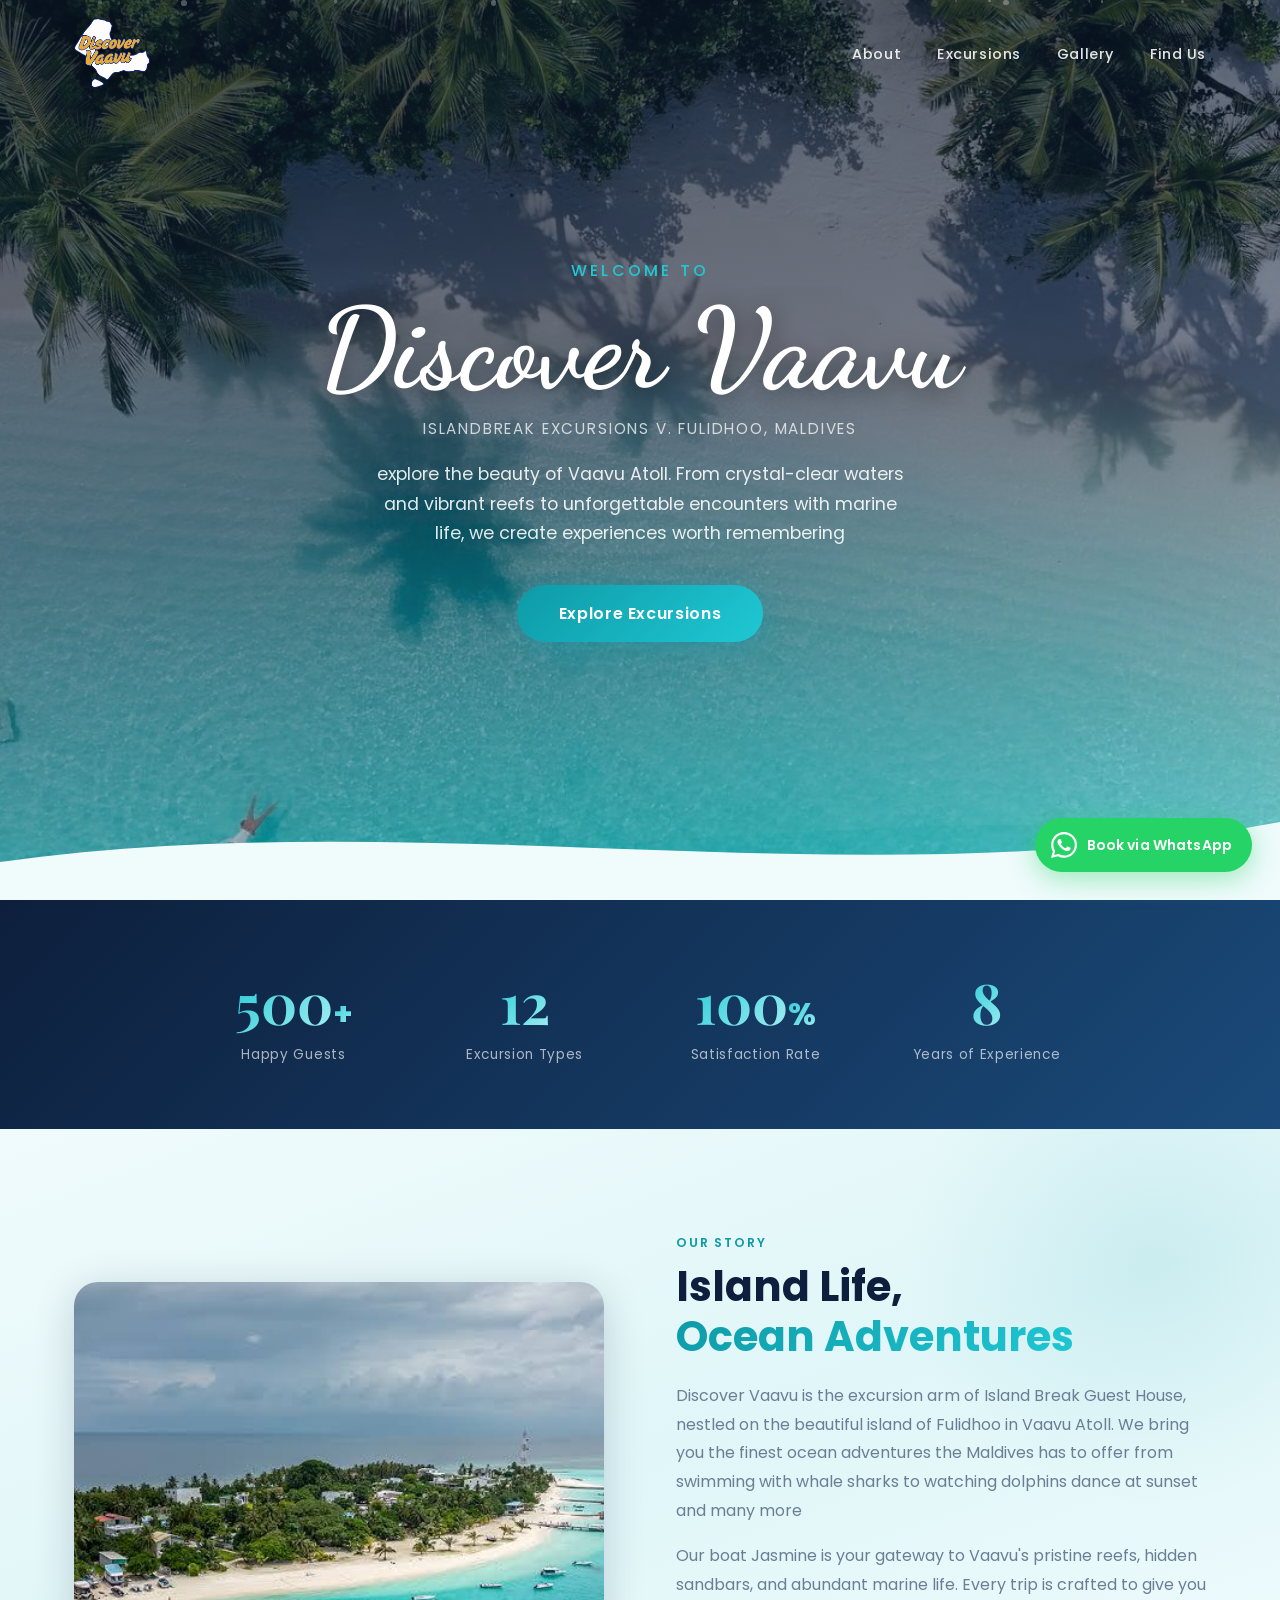
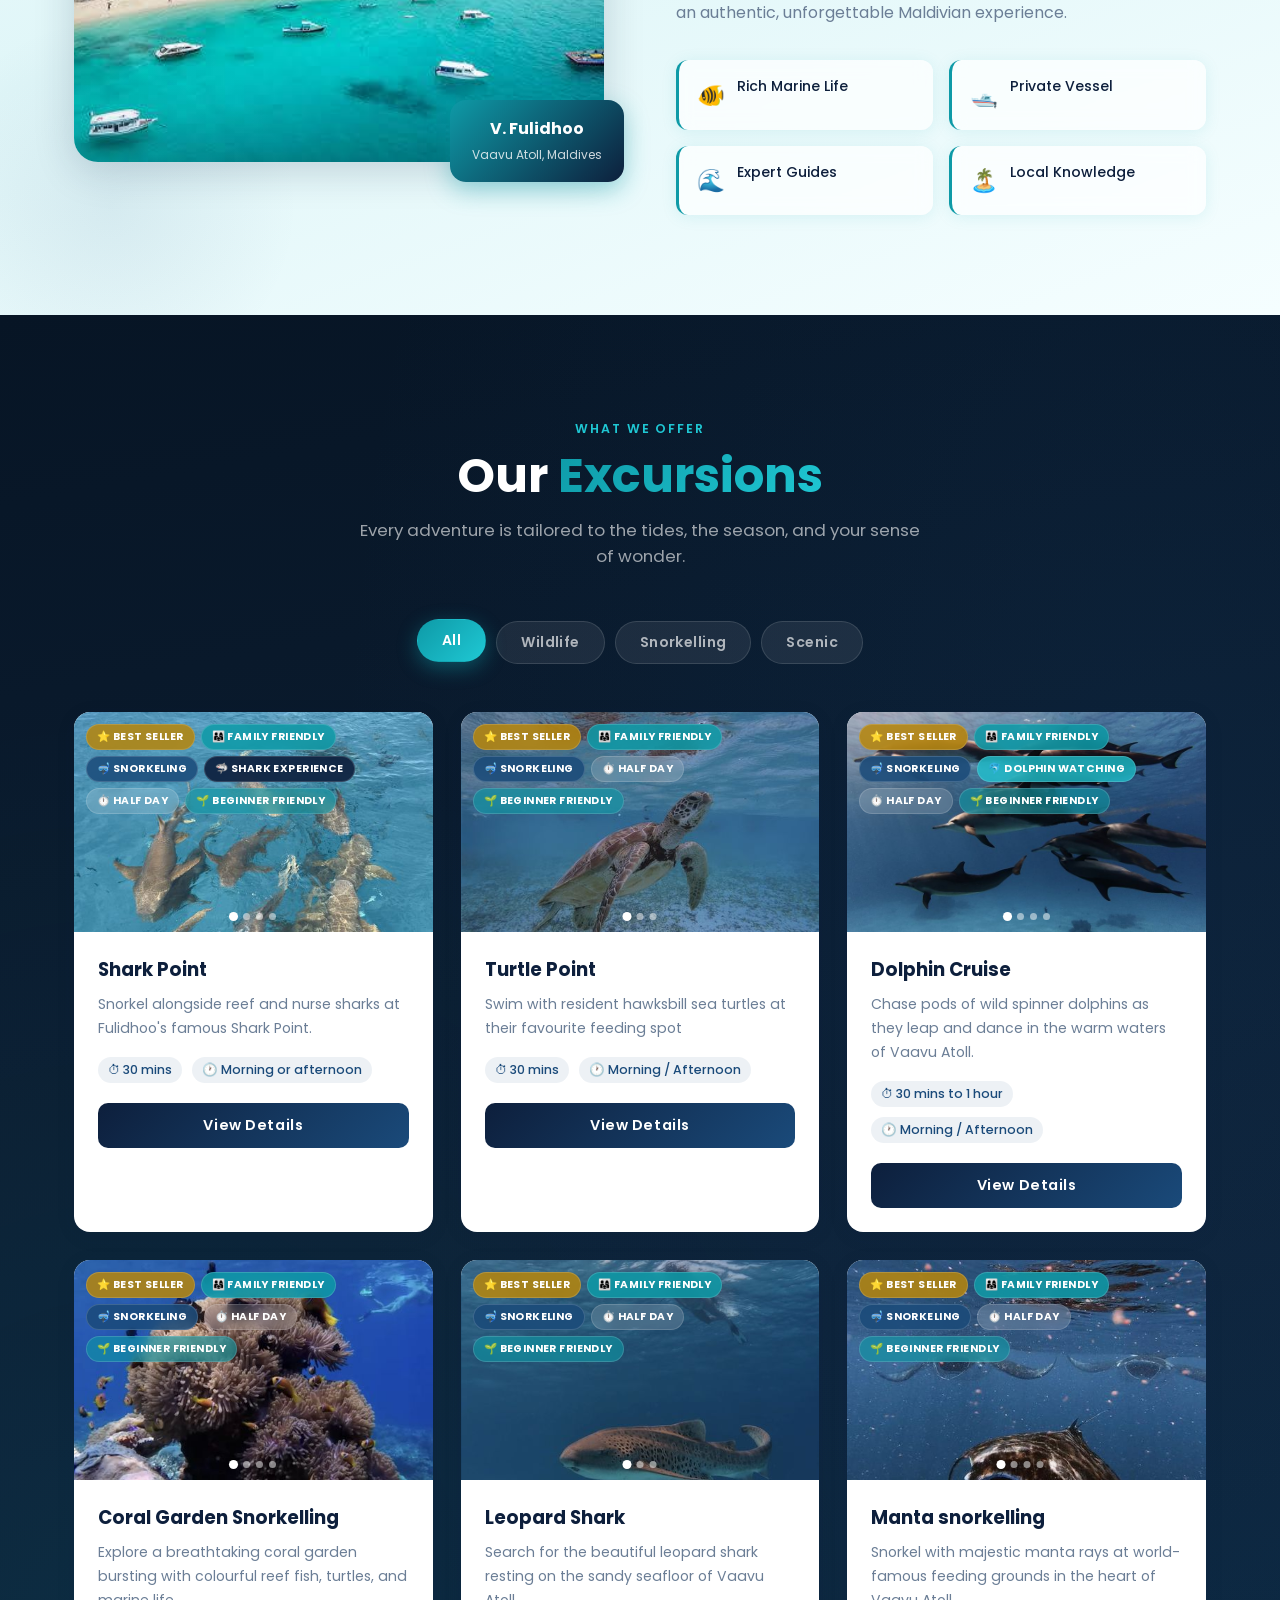
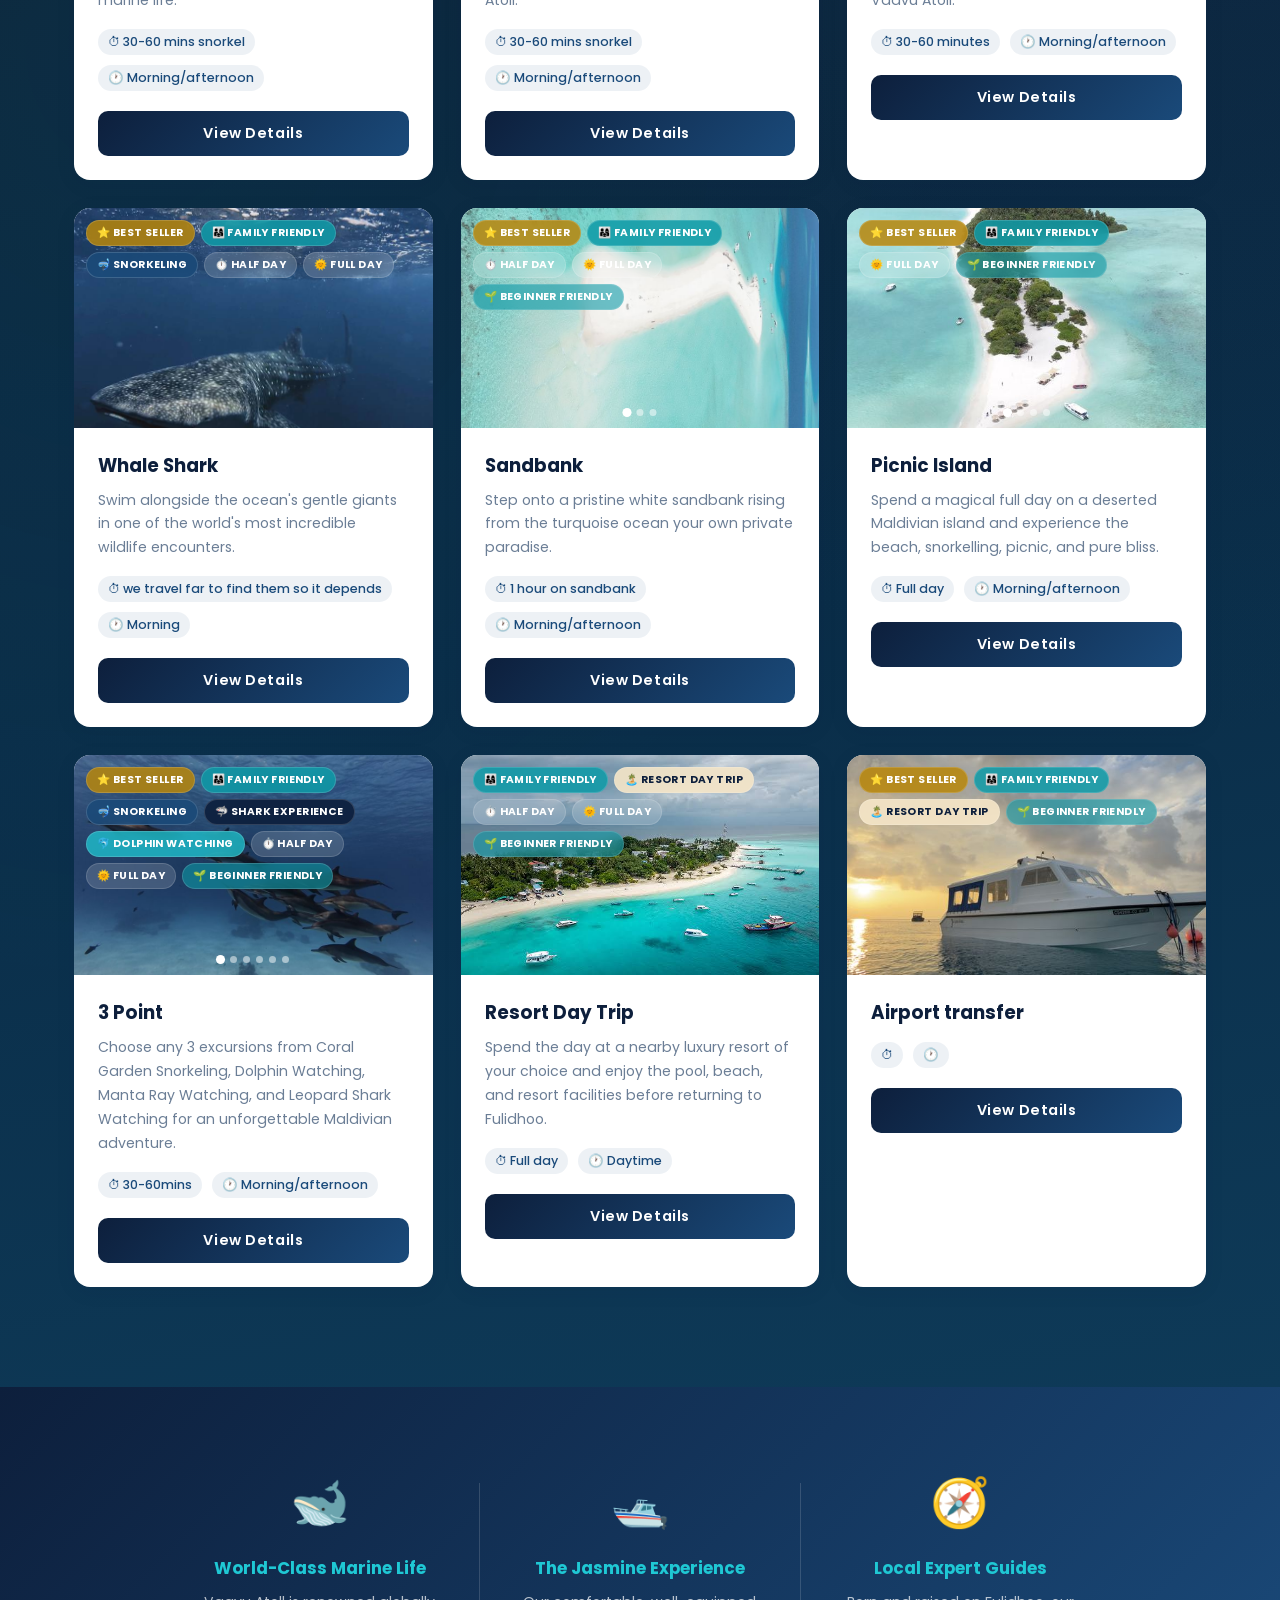
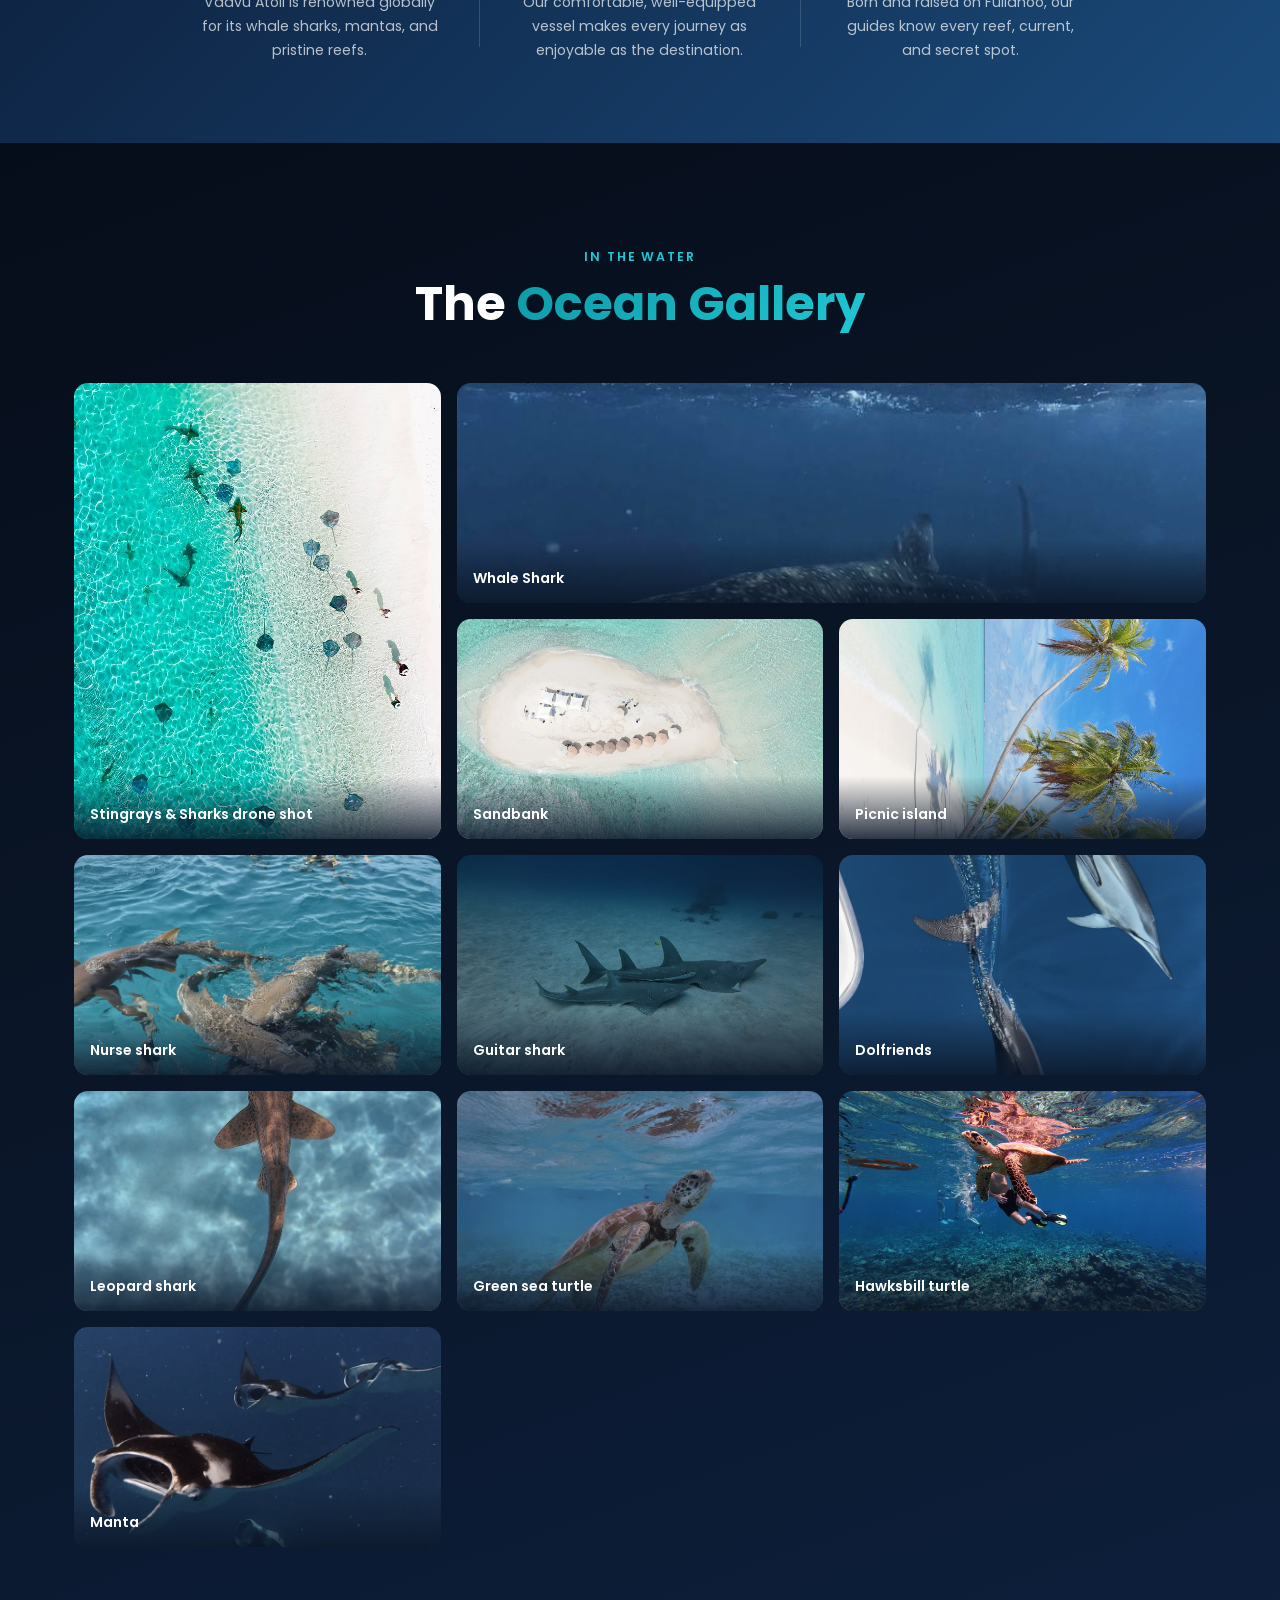
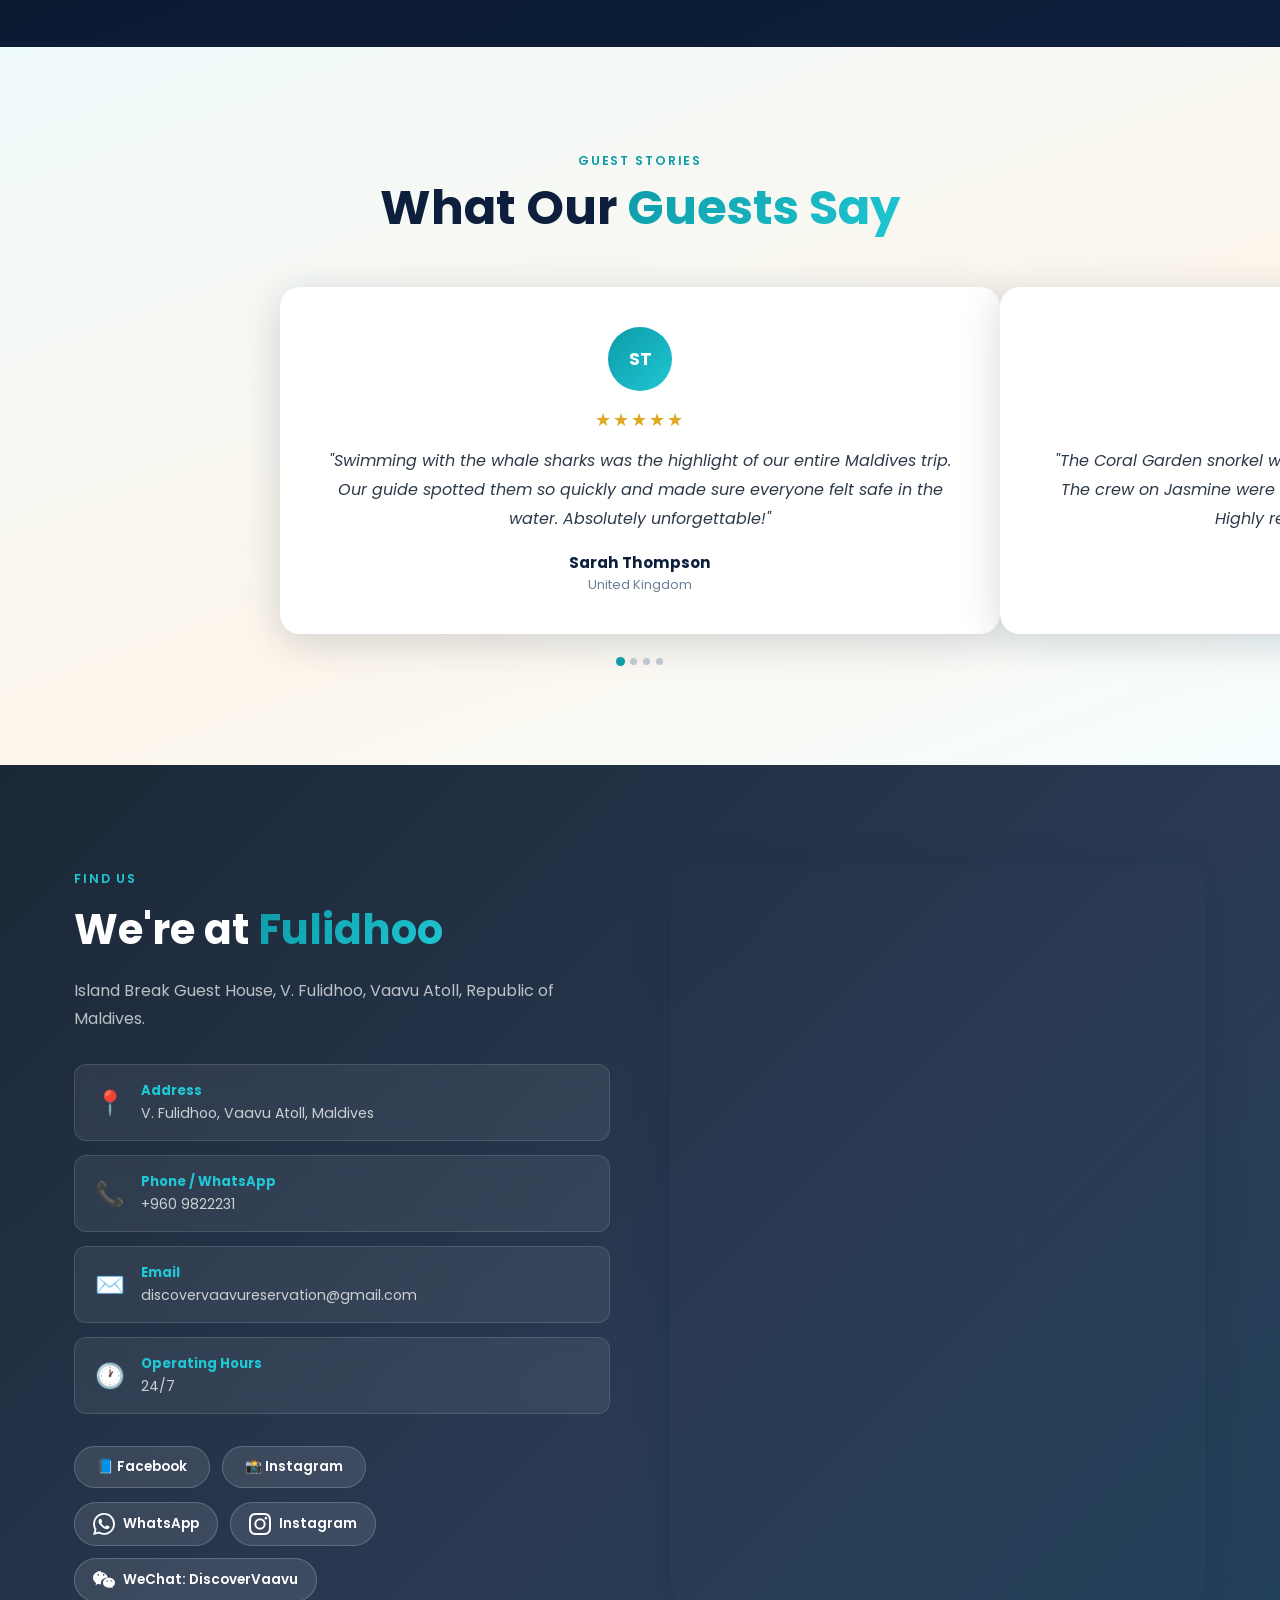
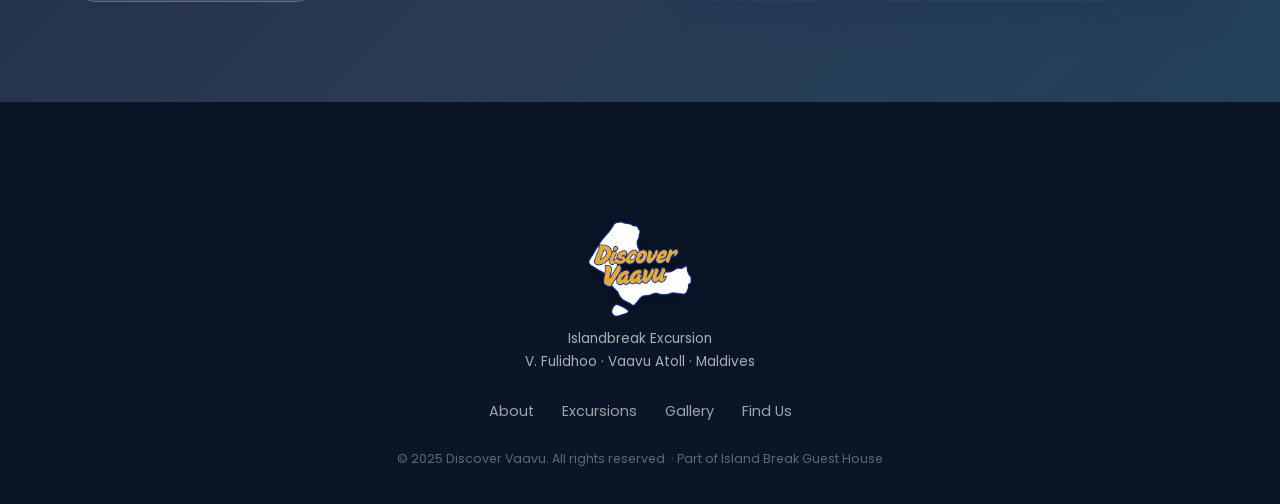
==== commit 63f2a8f3: "Add new Discover Vaavu atoll logo across site, admin and favicons Co-Authored-By: Claude Opus 5.5 <n" ====
--- a/index.html
+++ b/index.html
@@ -33,6 +33,7 @@
     "name": "Discover Vaavu – Islandbreak Excursion",
     "description": "Ocean excursion company based in Fulidhoo, Vaavu Atoll, Maldives. Whale sharks, manta rays, dolphins, snorkelling, sandbank and island trips.",
     "url": "https://discovervaavu.com",
+    "logo": "https://discovervaavu.com/assets/logo-512.png",
     "telephone": "+9609822231",
     "email": "discovervaavu2026@gmail.com",
     "address": {
@@ -82,7 +83,7 @@
 <nav id="navbar">
   <div class="nav-inner">
     <a href="#hero" class="nav-logo">
-      <img src="assets/logo.png" alt="Discover Vaavu" class="nav-logo-img" fetchpriority="high" />
+      <img src="assets/logo-mark.png" alt="Discover Vaavu" class="nav-logo-img" width="600" height="552" fetchpriority="high" />
     </a>
     <ul class="nav-links">
       <li><a href="#about">About</a></li>
@@ -338,7 +339,7 @@
   </div>
   <div class="footer-inner">
     <div class="footer-logo">
-      <img src="assets/logo.png" alt="Discover Vaavu" class="footer-logo-img" loading="lazy" />
+      <img src="assets/logo-mark.png" alt="Discover Vaavu" class="footer-logo-img" width="600" height="552" loading="lazy" />
       <p>Islandbreak Excursion<br/>V. Fulidhoo &middot; Vaavu Atoll &middot; Maldives</p>
     </div>
     <div class="footer-links">
--- a/css/style.css
+++ b/css/style.css
@@ -99,7 +99,8 @@
   justify-content: space-between;
 }
 .nav-logo-img {
-  height: 52px;
+  height: 70px;
+  width: auto;
   filter: drop-shadow(0 2px 10px rgba(0,0,0,0.5));
   transition: transform var(--trans);
 }
@@ -995,7 +996,7 @@
   gap: 28px;
   text-align: center;
 }
-.footer-logo img { height: 64px; margin: 0 auto 10px; filter: brightness(0) invert(1) opacity(0.85); }
+.footer-logo img { height: 96px; width: auto; margin: 0 auto 10px; }
 .footer-logo p { font-size: 0.85rem; line-height: 1.7; }
 .footer-links { display: flex; gap: 28px; flex-wrap: wrap; justify-content: center; }
 .footer-links a {
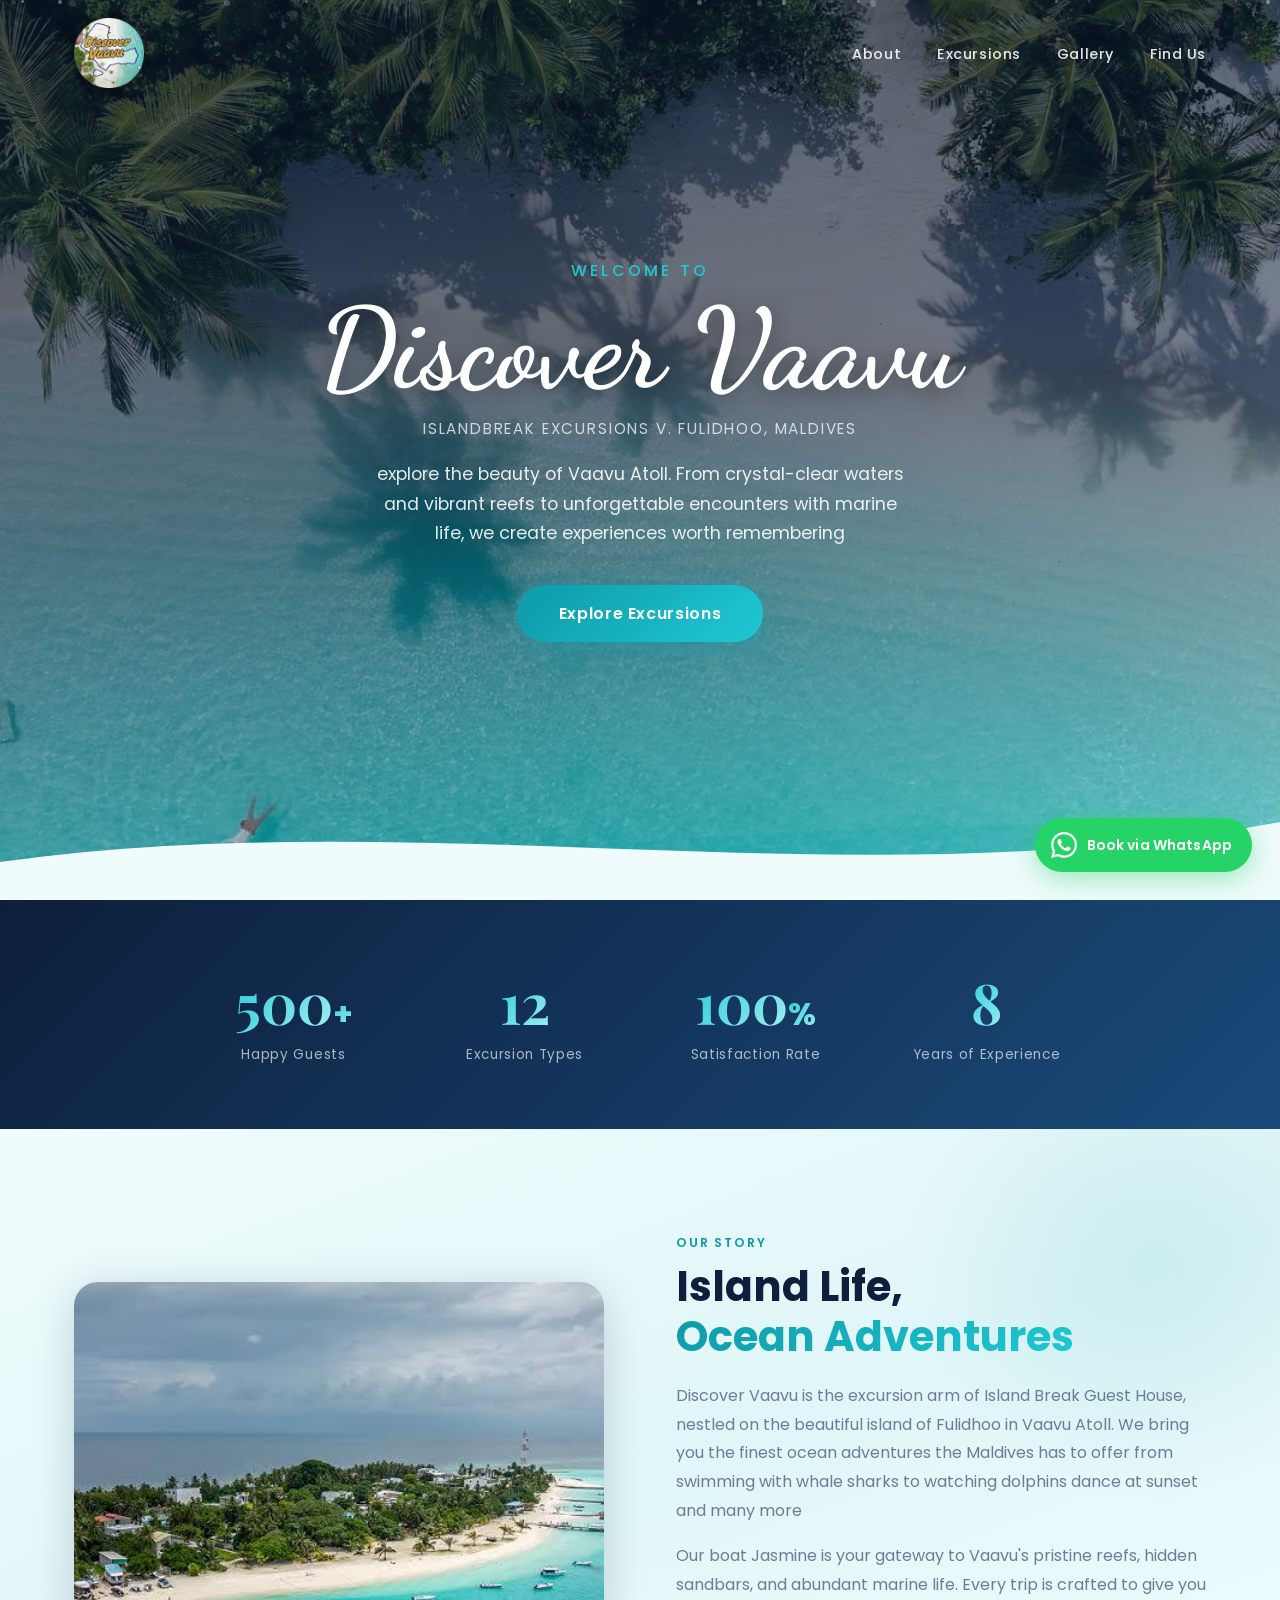
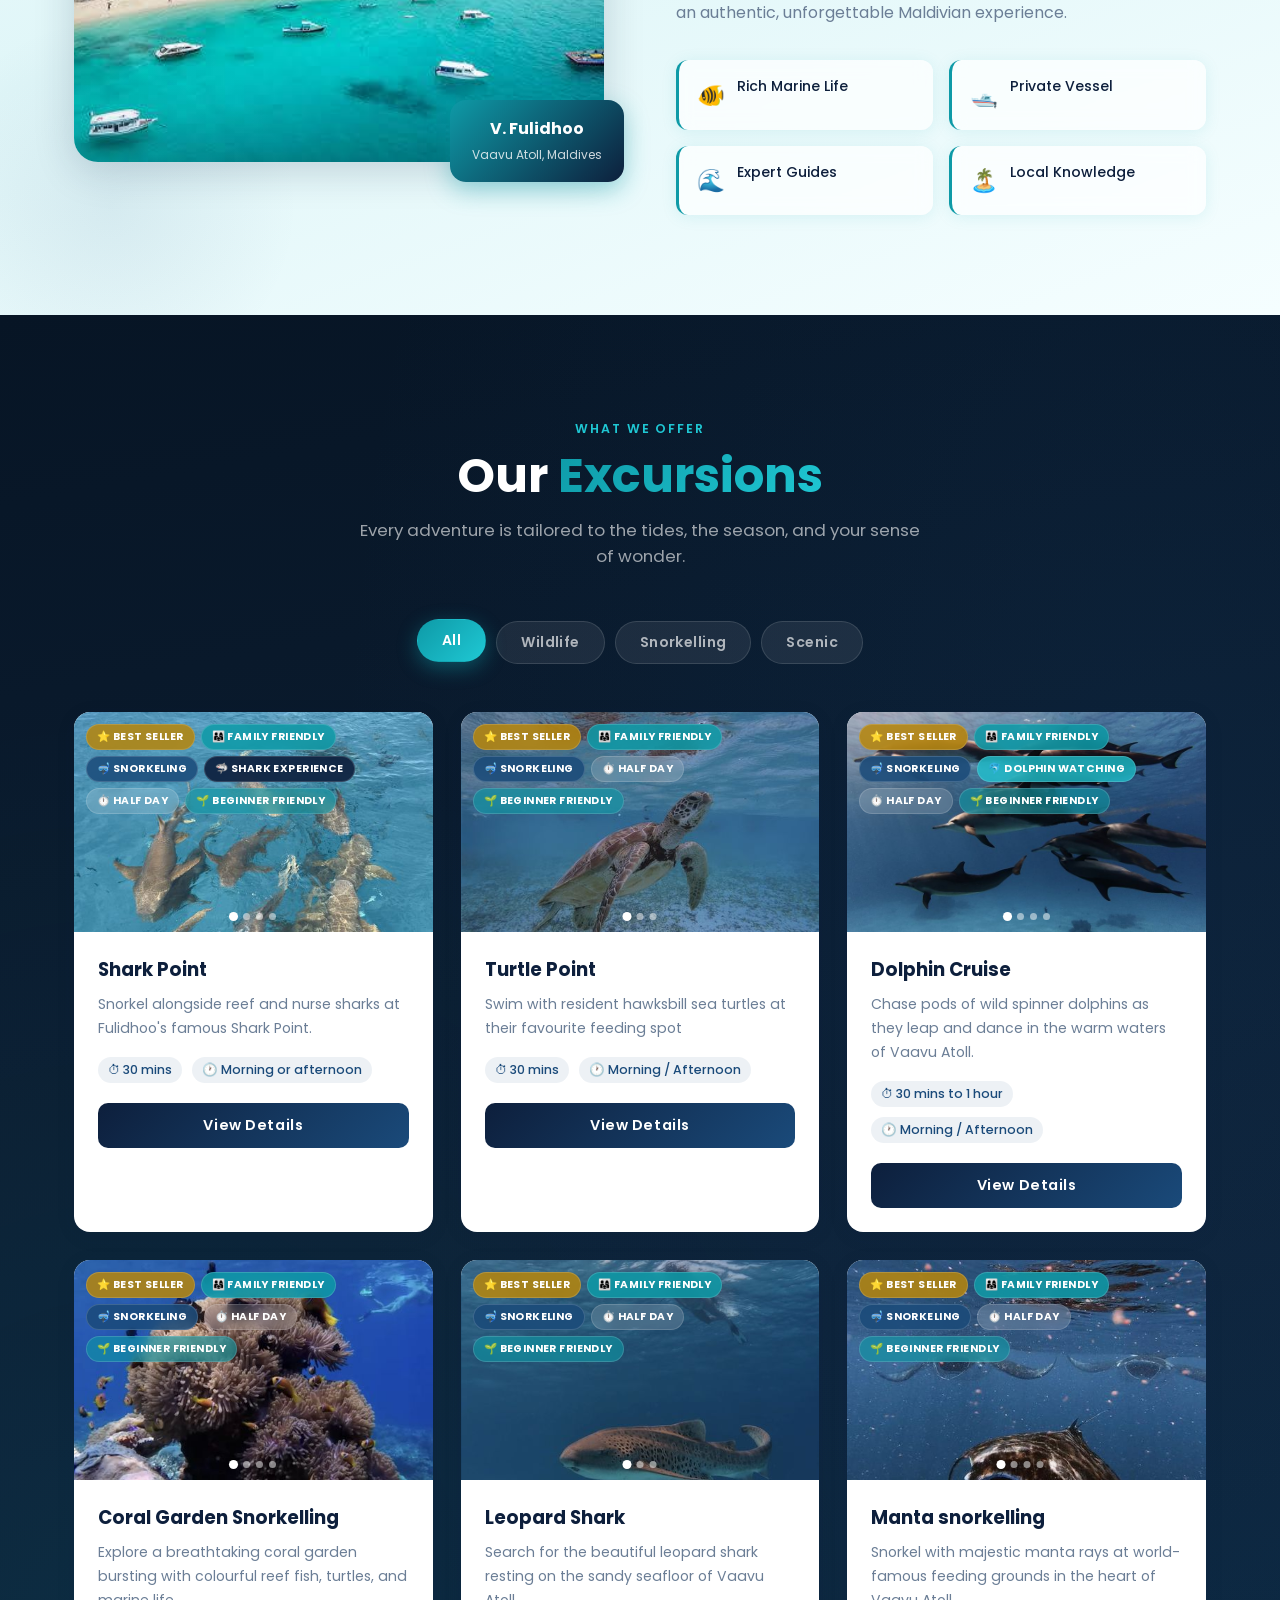
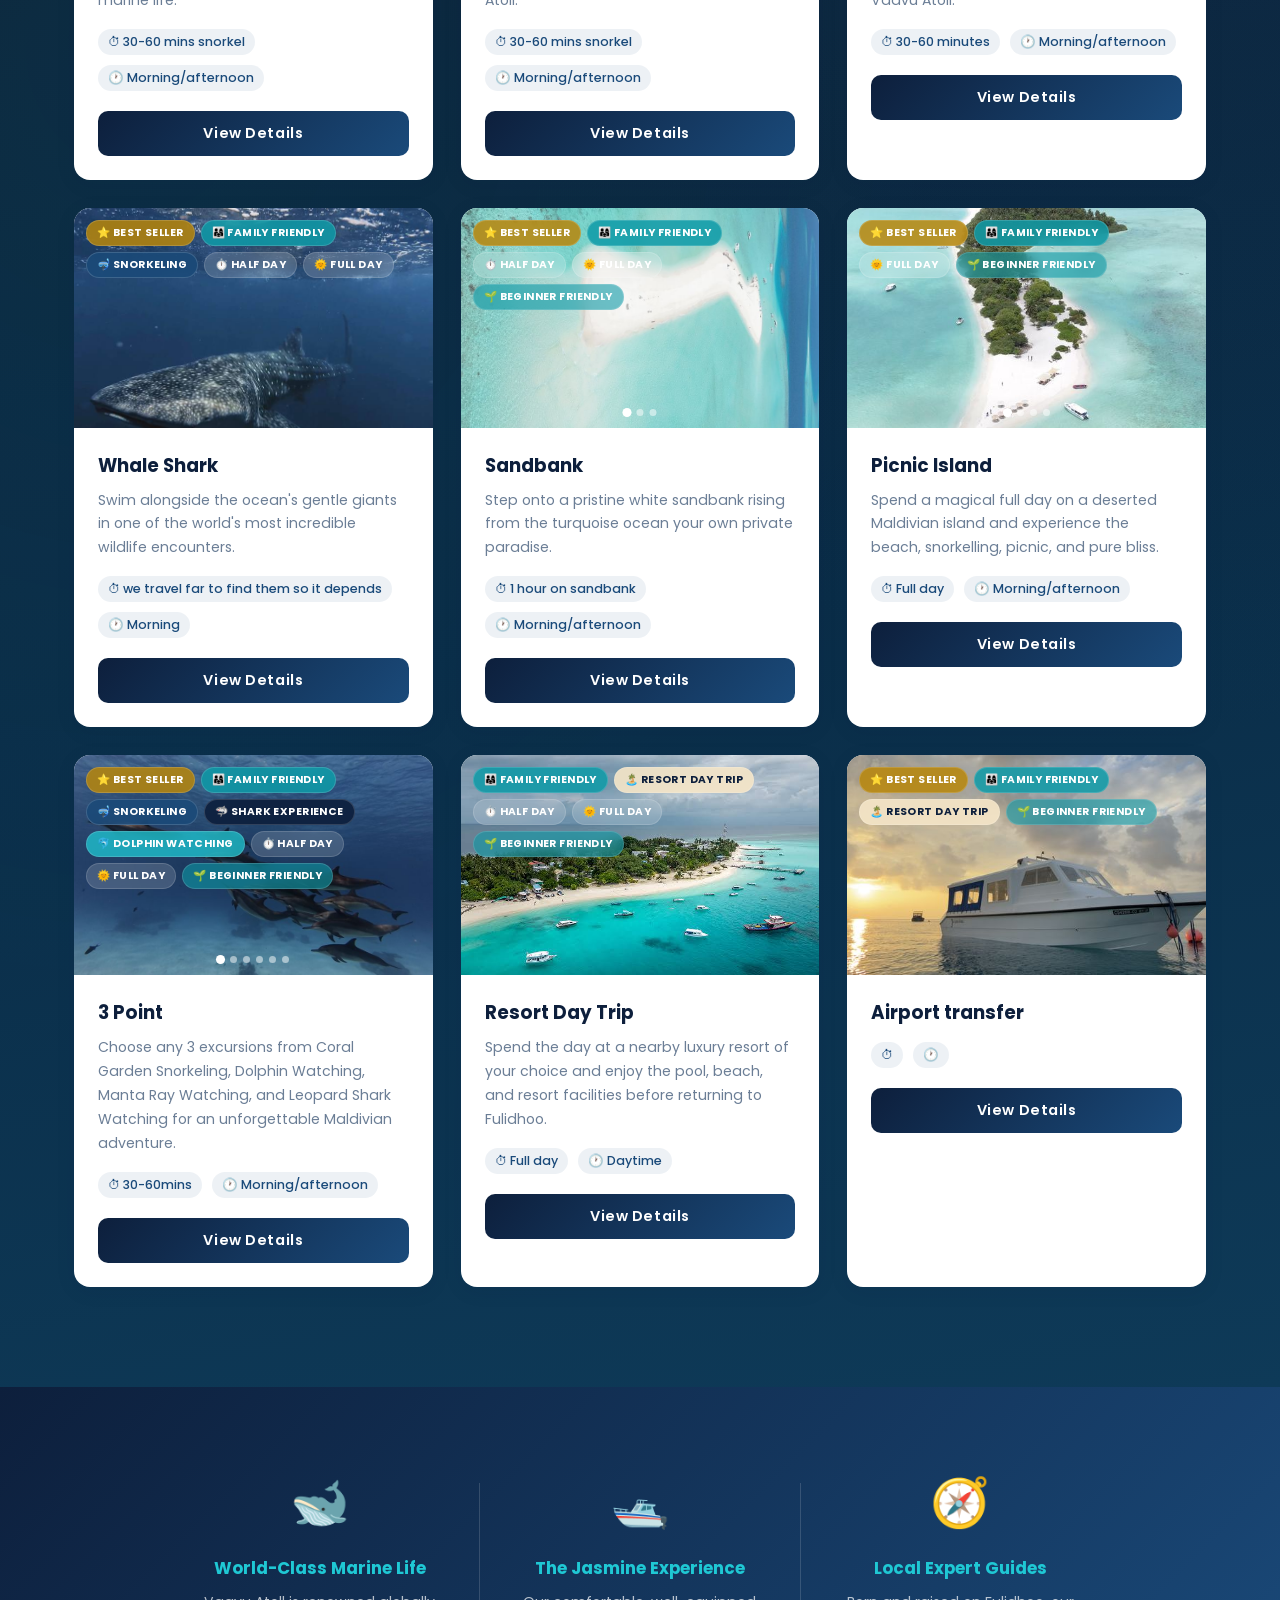
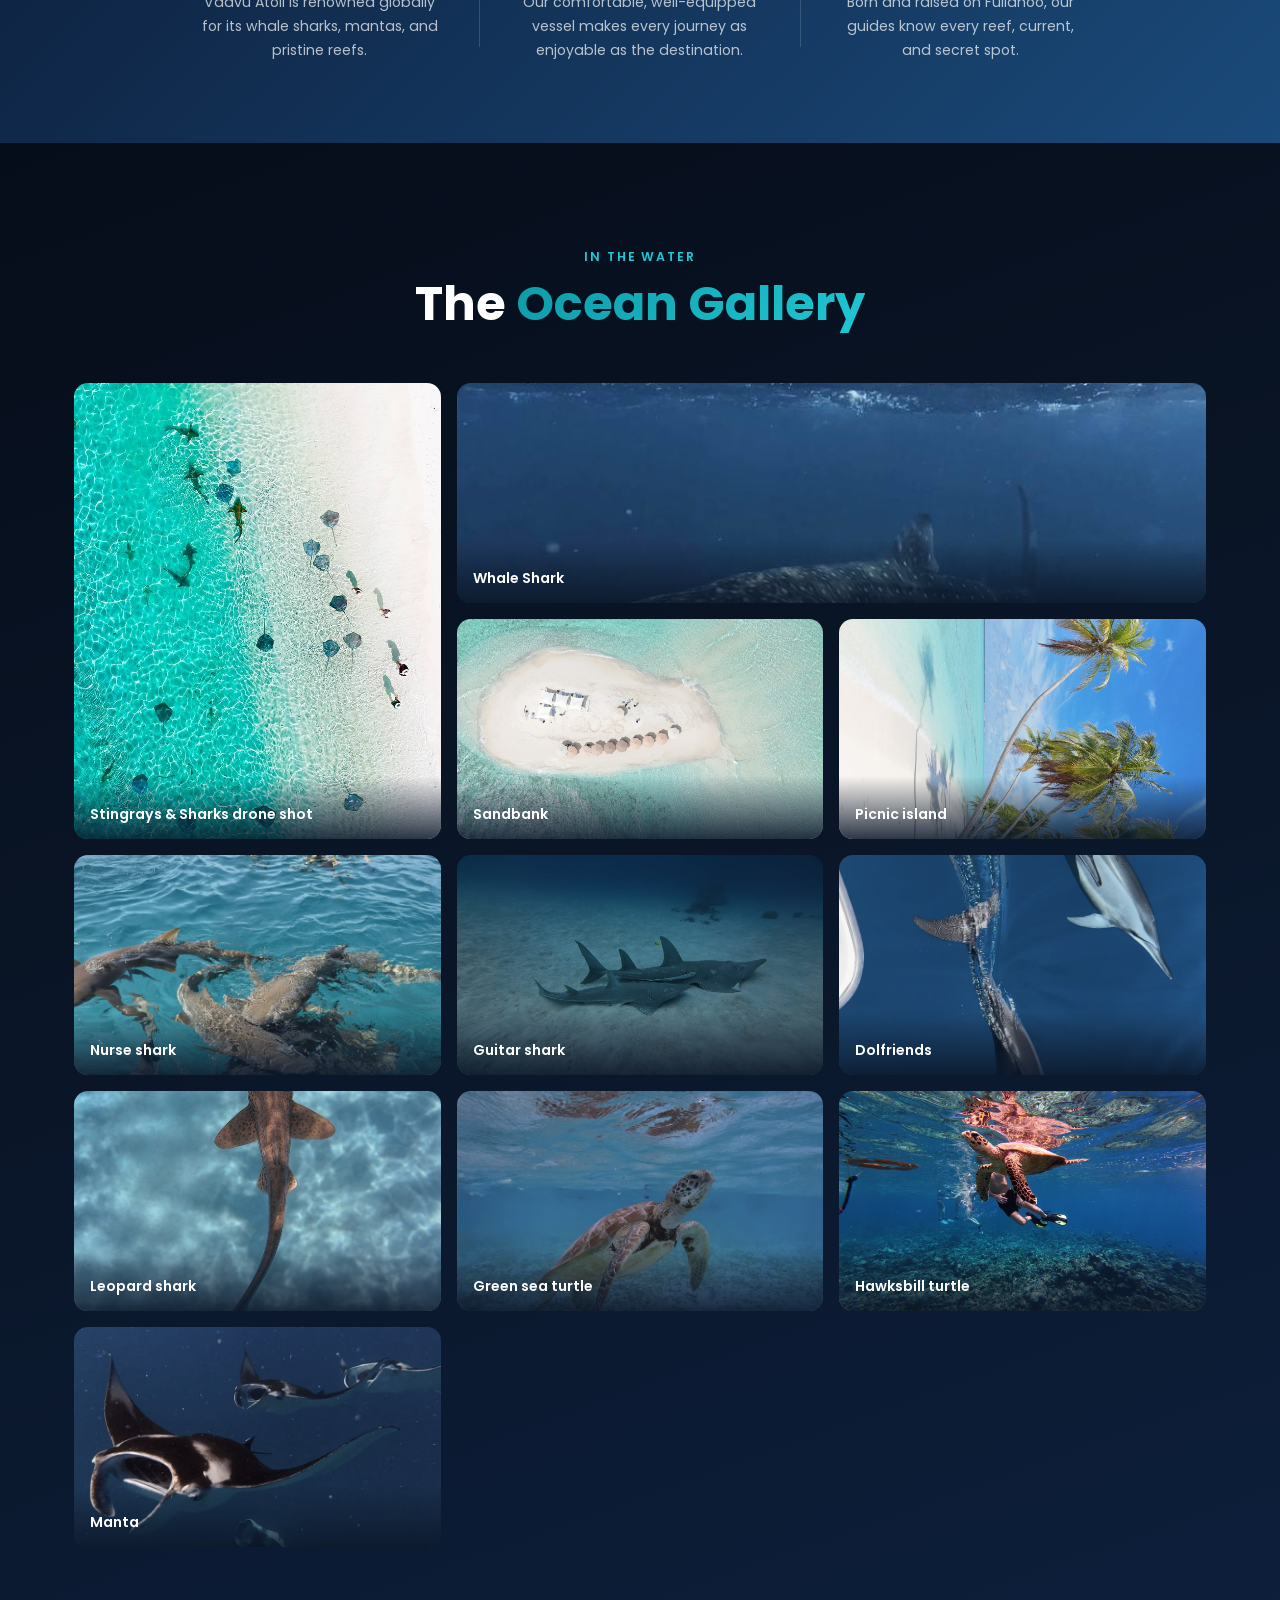
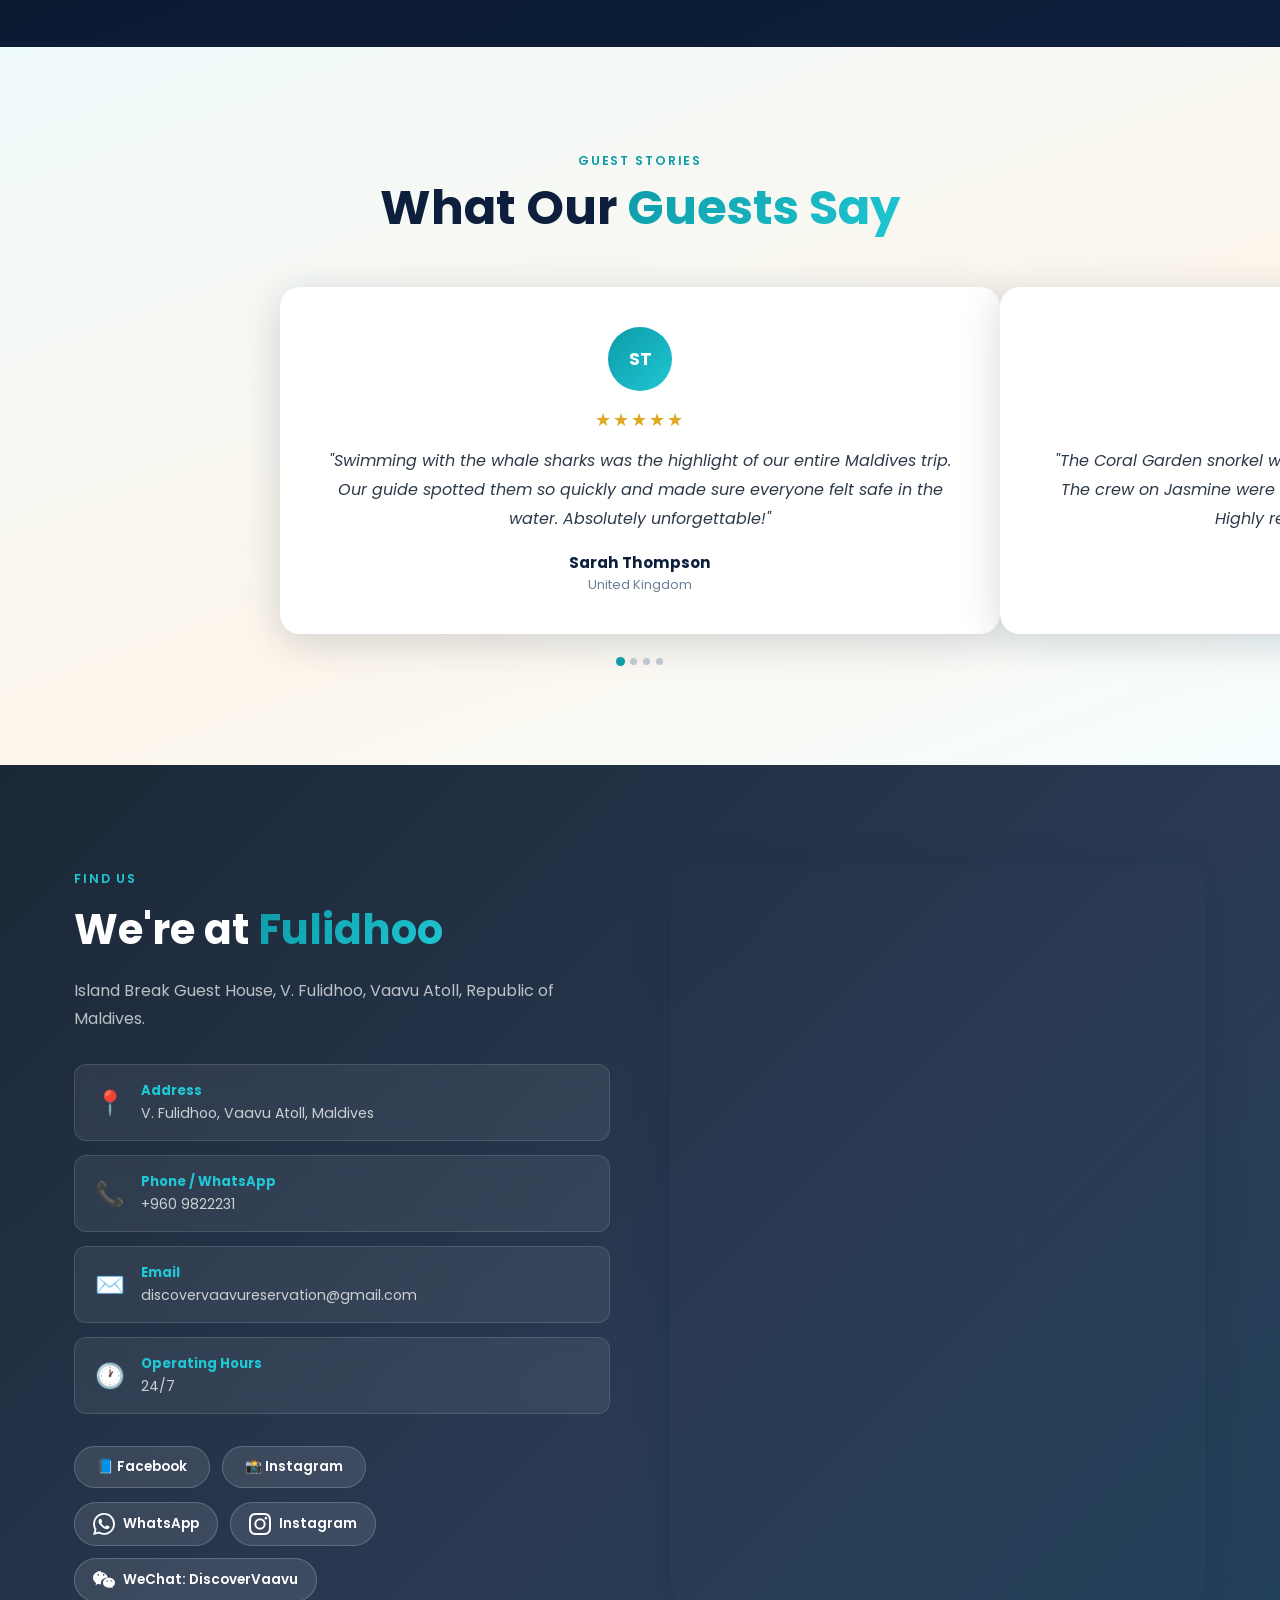
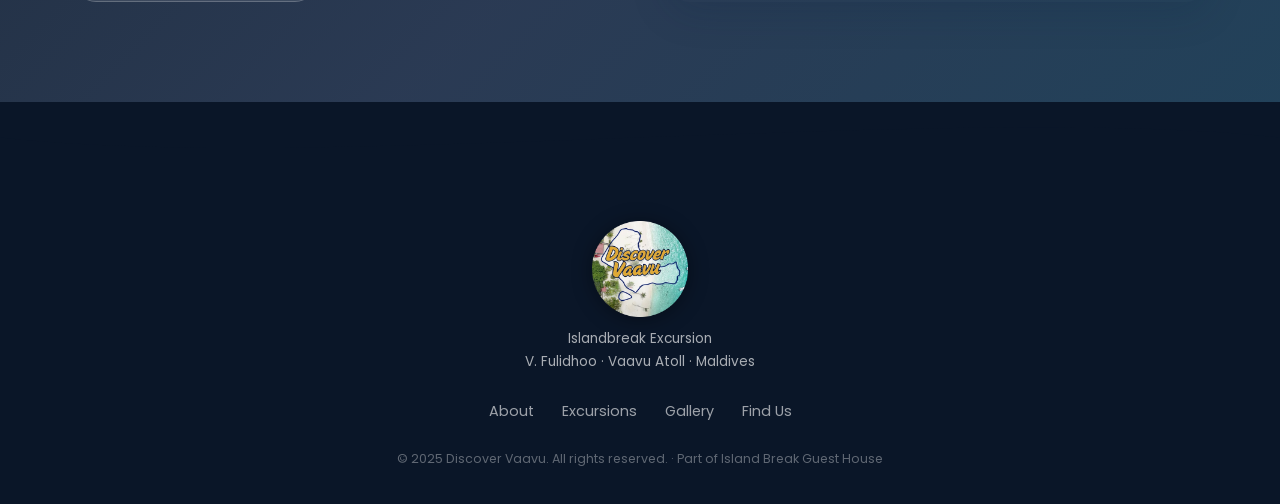
==== commit 27067633: "Use the full Discover Vaavu image as a circular logo Co-Authored-By: Claude Opus 5.5 <noreply@anthro" ====
--- a/index.html
+++ b/index.html
@@ -83,7 +83,7 @@
 <nav id="navbar">
   <div class="nav-inner">
     <a href="#hero" class="nav-logo">
-      <img src="assets/logo-mark.png" alt="Discover Vaavu" class="nav-logo-img" width="600" height="552" fetchpriority="high" />
+      <img src="assets/logo-mark.webp" alt="Discover Vaavu" class="nav-logo-img" width="320" height="320" fetchpriority="high" />
     </a>
     <ul class="nav-links">
       <li><a href="#about">About</a></li>
@@ -339,7 +339,7 @@
   </div>
   <div class="footer-inner">
     <div class="footer-logo">
-      <img src="assets/logo-mark.png" alt="Discover Vaavu" class="footer-logo-img" width="600" height="552" loading="lazy" />
+      <img src="assets/logo-mark.webp" alt="Discover Vaavu" class="footer-logo-img" width="320" height="320" loading="lazy" />
       <p>Islandbreak Excursion<br/>V. Fulidhoo &middot; Vaavu Atoll &middot; Maldives</p>
     </div>
     <div class="footer-links">
